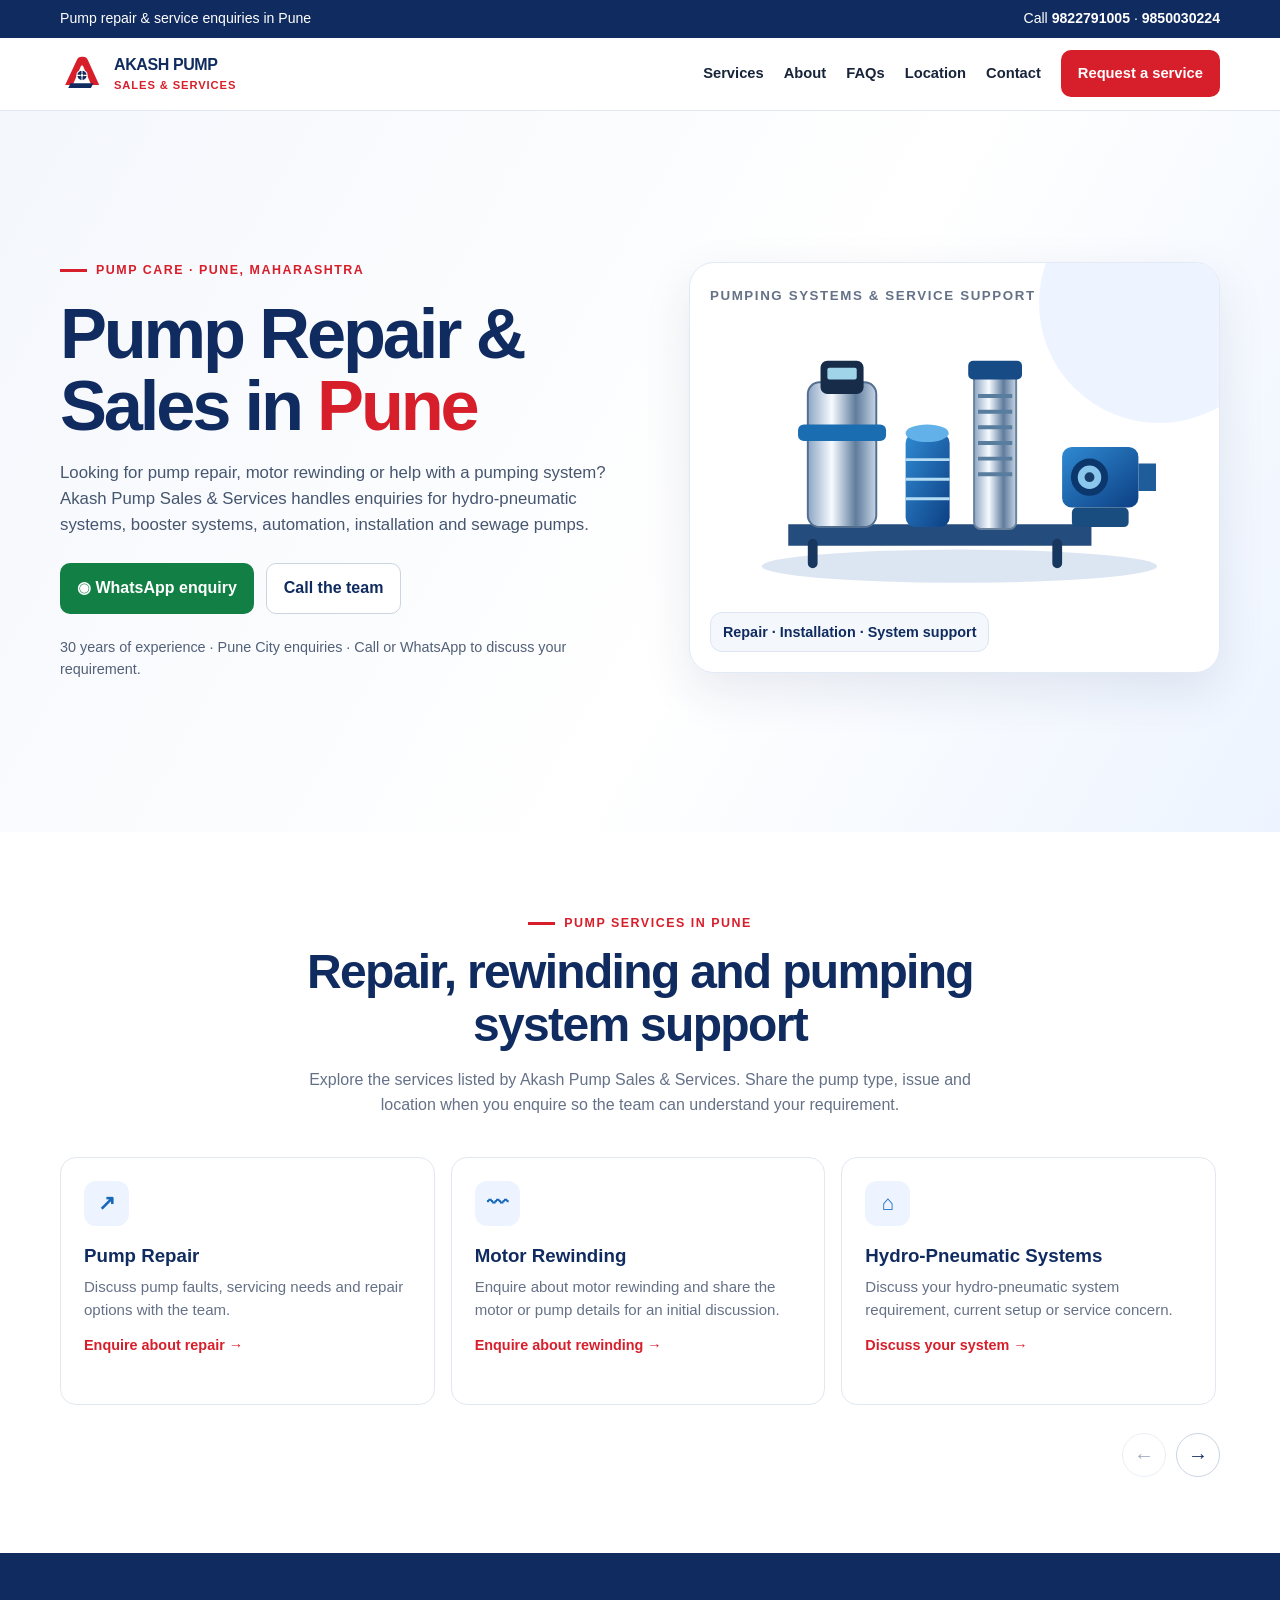
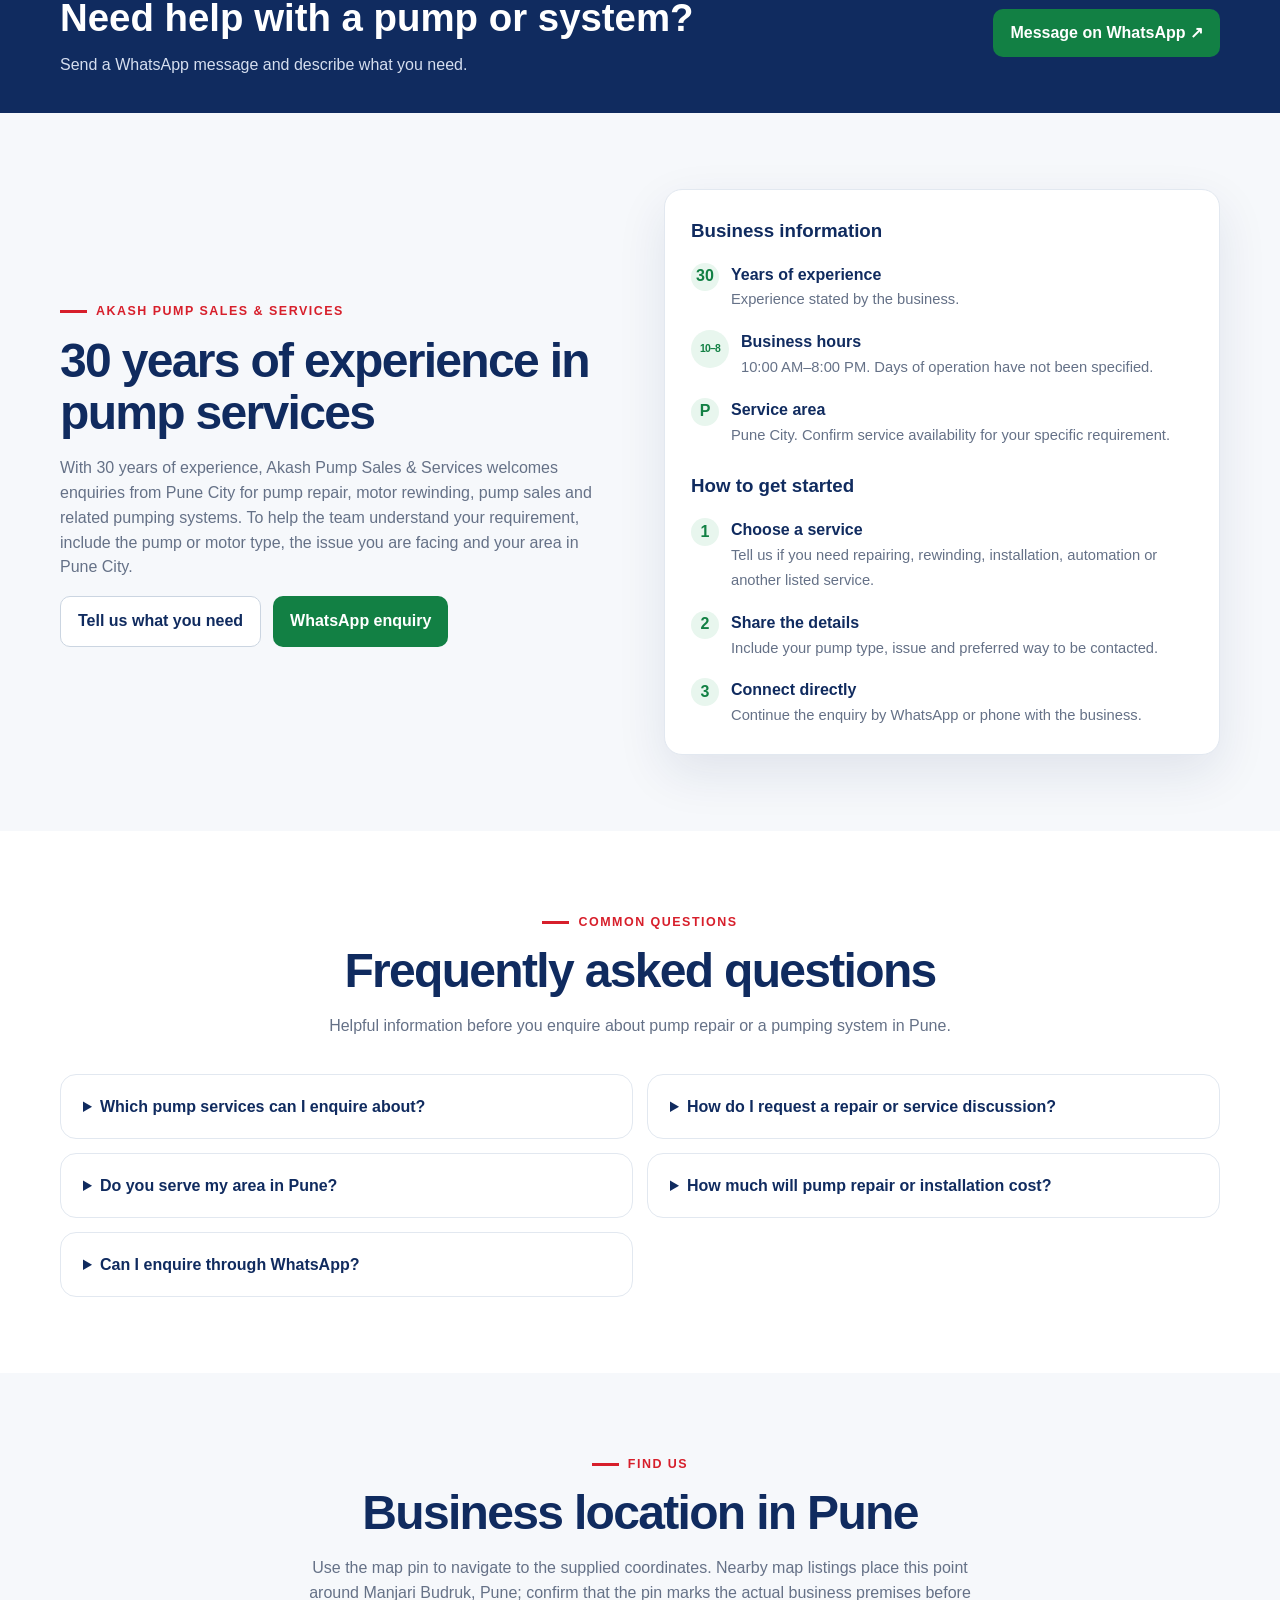
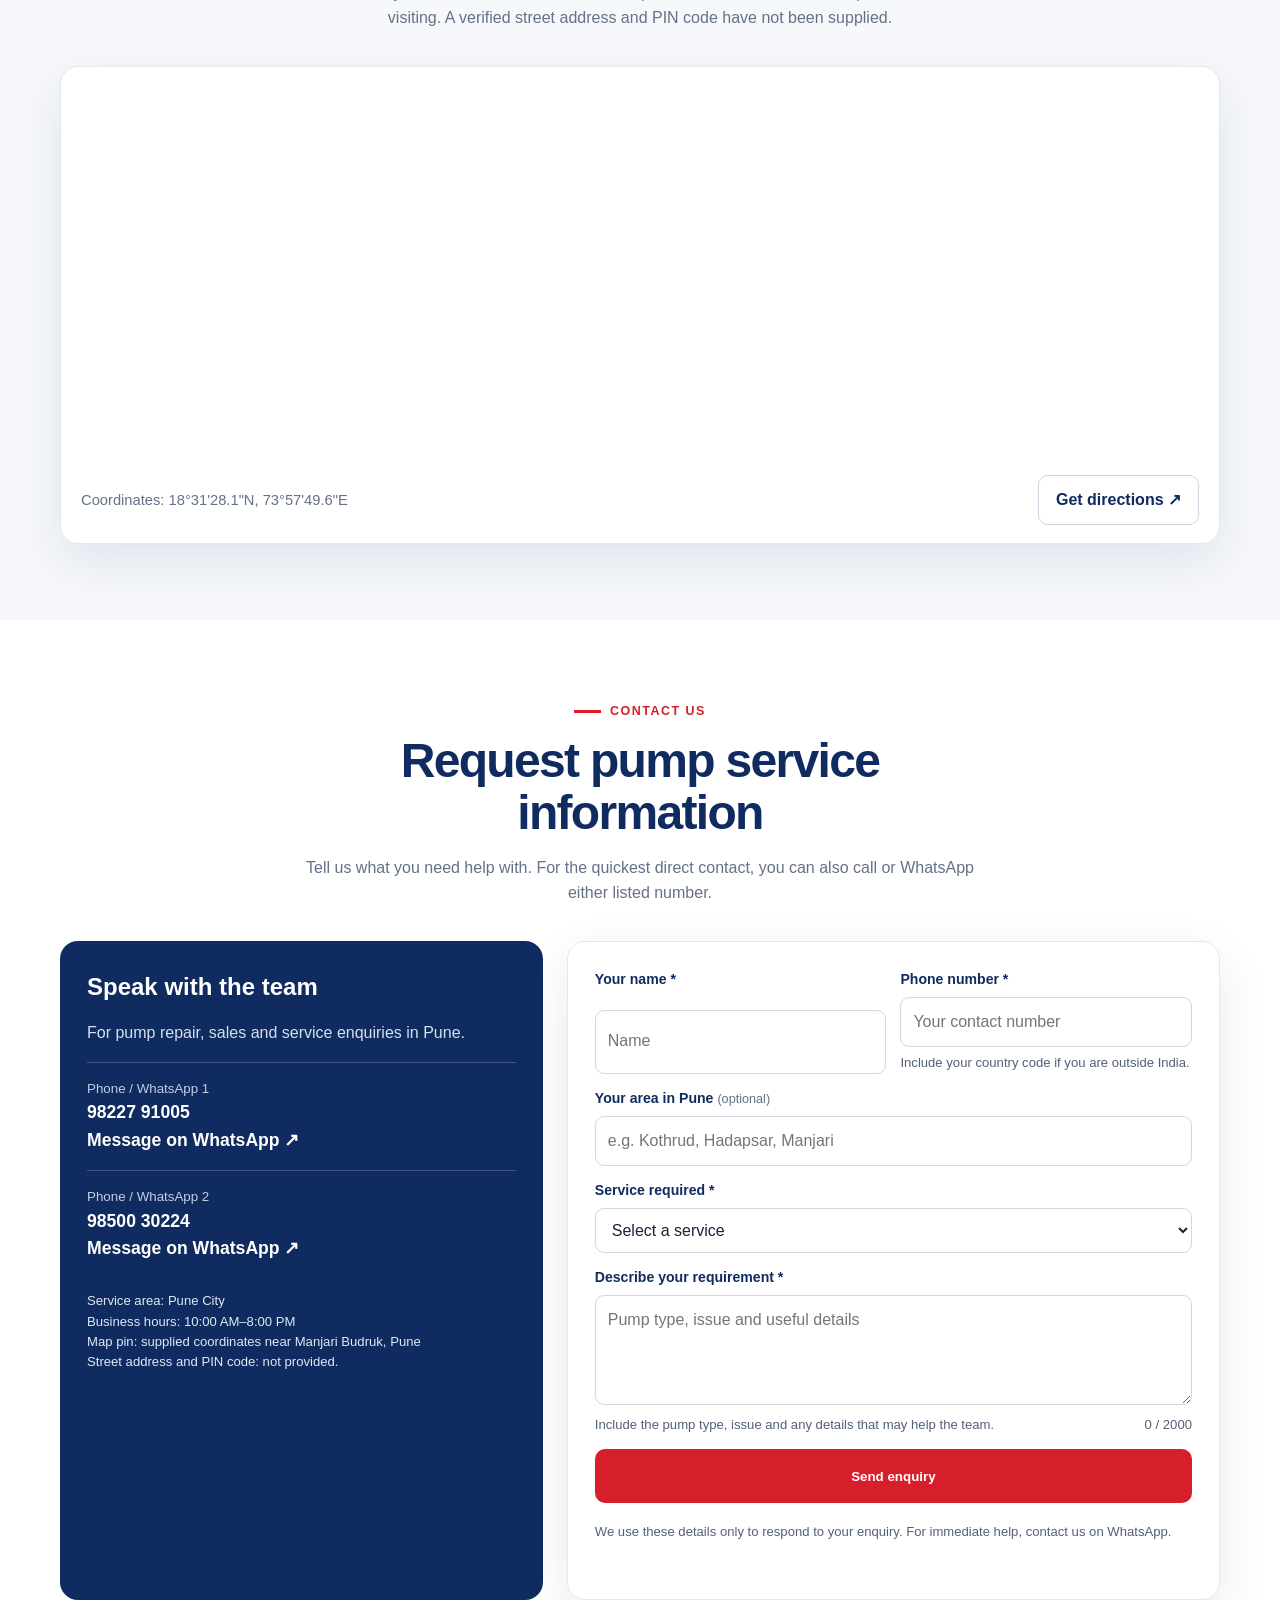
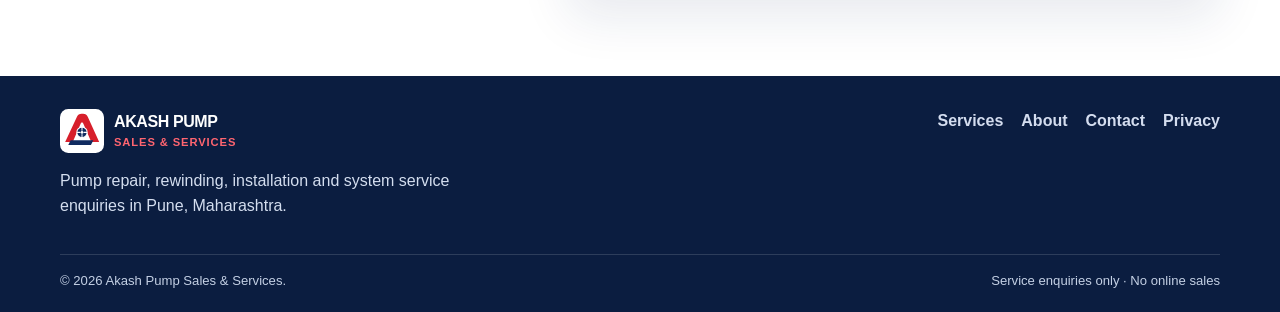
==== index.html @ 0569d3af "Add optional locality and message guidance to enquiry form" ====
<!doctype html>
<html lang="en-IN">
<head>
<meta charset="utf-8"><meta name="viewport" content="width=device-width,initial-scale=1">
<title>Pump Repair &amp; Motor Rewinding in Pune | Akash Pump Sales &amp; Services</title>
<meta name="description" content="Pump repair, motor rewinding, booster and hydro-pneumatic systems, automation and installation in Pune City. Call or WhatsApp Akash Pump Sales & Services.">
<meta name="robots" content="index,follow,max-image-preview:large"><meta name="color-scheme" content="light"><meta name="theme-color" content="#102b5f">
<link rel="canonical" href="https://akash-pump-sales-services.vercel.app/"><link rel="icon" href="/favicon.svg" type="image/svg+xml">
<meta property="og:type" content="website">
<meta property="og:site_name" content="Akash Pump Sales & Services">
<meta property="og:locale" content="en_IN">
<meta property="og:title" content="Pump Repair & Motor Rewinding in Pune | Akash Pump Sales &amp; Services">
<meta property="og:description" content="Pump repair, motor rewinding, pumping systems and installation enquiries in Pune City. Contact the team by phone or WhatsApp.">
<meta property="og:url" content="https://akash-pump-sales-services.vercel.app/">
<meta property="og:image" content="https://akash-pump-sales-services.vercel.app/og-cover.svg">
<meta property="og:image:secure_url" content="https://akash-pump-sales-services.vercel.app/og-cover.svg">
<meta property="og:image:type" content="image/svg+xml">
<meta property="og:image:width" content="1200"><meta property="og:image:height" content="630">
<meta property="og:image:alt" content="Akash Pump Sales & Services — pump repair and service enquiries in Pune">
<meta name="twitter:card" content="summary_large_image">
<meta name="twitter:title" content="Pump Repair & Motor Rewinding in Pune | Akash Pump Sales &amp; Services">
<meta name="twitter:description" content="Pump repair, motor rewinding, pumping systems and installation enquiries in Pune City. Contact the team directly.">
<meta name="twitter:image" content="https://akash-pump-sales-services.vercel.app/og-cover.svg">
<meta name="twitter:image:alt" content="Akash Pump Sales & Services — pump services in Pune">
<script type="application/ld+json">{"@context":"https://schema.org","@type":"LocalBusiness","@id":"https://akash-pump-sales-services.vercel.app/#business","name":"Akash Pump Sales & Services","description":"Pump repair, motor rewinding, pump sales enquiries, hydro-pneumatic and booster systems, automation, installation and sewage pump enquiries in Pune, Maharashtra.","telephone":["+91-9822791005","+91-9850030224"],"areaServed":{"@type":"City","name":"Pune City"},"geo":{"@type":"GeoCoordinates","latitude":18.524472,"longitude":73.963778},"url":"https://akash-pump-sales-services.vercel.app/","knowsAbout":["Pump repair","Motor rewinding","Pump sales","Hydro-pneumatic systems","Booster systems","Pump automation","Pump installation","Sewage pumps"]}</script>
<link rel="stylesheet" href="/styles.css"></head>
<body>
<a class="skip-link" href="#main-content">Skip to content</a>
<div class="top"><div class="container"><span>Pump repair & service enquiries in Pune</span><span>Call <a href="tel:+919822791005">9822791005</a> · <a href="tel:+919850030224">9850030224</a></span></div></div>
<header class="header"><nav class="container"><a class="brand" href="/" aria-label="Akash Pump Sales & Services home"><img src="/logo.svg" alt=""><div>AKASH PUMP<span>Sales & Services</span></div></a><button class="menu-toggle" id="menu-toggle" type="button" aria-expanded="false" aria-controls="primary-navigation"><span aria-hidden="true">☰</span><span class="menu-label">Menu</span></button><div class="navlinks" id="primary-navigation"><a href="#services">Services</a><a href="#about">About</a><a href="#faqs">FAQs</a><a href="#location">Location</a><a href="#contact">Contact</a><a class="btn red" href="#contact">Request a service</a></div></nav></header>
<main id="main-content"><section class="hero"><div class="container hero-grid"><div><div class="eyebrow">Pump care · Pune, Maharashtra</div><h1>Pump Repair &amp; Sales in <em>Pune</em></h1><p>Looking for pump repair, motor rewinding or help with a pumping system? Akash Pump Sales &amp; Services handles enquiries for hydro-pneumatic systems, booster systems, automation, installation and sewage pumps.</p><div class="actions"><a class="btn green" href="https://wa.me/919822791005?text=Hello%20Akash%20Pump%20Sales%20%26%20Services%2C%20I%20need%20pump%20service%20in%20Pune." target="_blank" rel="noopener noreferrer">◉ WhatsApp enquiry</a><a class="btn outline" href="tel:+919822791005">Call the team</a></div><div class="note">30 years of experience · Pune City enquiries · Call or WhatsApp to discuss your requirement.</div></div>
<div class="visual"><small>PUMPING SYSTEMS & SERVICE SUPPORT</small><svg class="pump" viewBox="0 0 500 300" role="img" aria-label="Illustration of industrial water pumps"><defs><linearGradient id="metal" x1="0" x2="1"><stop stop-color="#8ca5c4"/><stop offset=".35" stop-color="#f7fbff"/><stop offset=".7" stop-color="#5f7c9d"/><stop offset="1" stop-color="#c6d5e6"/></linearGradient><linearGradient id="blue" x1="0" y1="0" x2="1" y2="1"><stop stop-color="#2f8ad2"/><stop offset="1" stop-color="#0d3f83"/></linearGradient></defs><ellipse cx="255" cy="264" rx="202" ry="17" fill="#dce6f3"/><g transform="translate(35 36)"><path d="M45 185h310v22H45z" fill="#244c7c"/><path d="M70 205v20m250-20v20" stroke="#18375e" stroke-width="10" stroke-linecap="round"/><rect x="65" y="40" width="70" height="148" rx="12" fill="url(#metal)" stroke="#526f91" stroke-width="2"/><rect x="78" y="18" width="44" height="34" rx="7" fill="#162c49"/><rect x="85" y="25" width="30" height="12" rx="2" fill="#9fd4e9"/><rect x="55" y="83" width="90" height="17" rx="6" fill="#1a6db0"/><rect x="165" y="92" width="45" height="96" rx="10" fill="url(#blue)"/><ellipse cx="187" cy="92" rx="22" ry="9" fill="#62b1e8"/><path d="M165 119h45M165 139h45M165 159h45" stroke="#b4dcf4" stroke-width="3"/><g transform="translate(235 0)"><rect width="43" height="170" y="20" rx="7" fill="url(#metal)" stroke="#6a829c" stroke-width="2"/><rect x="-6" y="18" width="55" height="19" rx="5" fill="#164b86"/><path d="M4 54h35M4 70h35M4 86h35M4 102h35M4 118h35M4 134h35" stroke="#597d9e" stroke-width="4"/></g><g transform="translate(325 106)"><rect width="78" height="62" rx="10" fill="url(#blue)"/><circle cx="28" cy="31" r="19" fill="#0b376c"/><circle cx="28" cy="31" r="12" fill="#8bc6ed"/><circle cx="28" cy="31" r="5" fill="#173d68"/><path d="M78 17h18v28H78" fill="#1e5d99"/><rect x="10" y="62" width="58" height="20" rx="5" fill="#194c7f"/></g></g></svg><div class="float">Repair · Installation · System support</div></div></div></section>
<section id="services"><div class="container"><div class="head"><div class="eyebrow">Pump services in Pune</div><h2>Repair, rewinding and pumping system support</h2><p>Explore the services listed by Akash Pump Sales &amp; Services. Share the pump type, issue and location when you enquire so the team can understand your requirement.</p></div><div class="carousel-shell"><div class="service-carousel" id="service-carousel" aria-label="Pump services carousel">
<article class="service"><div class="ico">↗</div><h3>Pump Repair</h3><p>Discuss pump faults, servicing needs and repair options with the team.</p><a href="#contact" data-service="Repairing">Enquire about repair →</a></article>
<article class="service"><div class="ico">〰</div><h3>Motor Rewinding</h3><p>Enquire about motor rewinding and share the motor or pump details for an initial discussion.</p><a href="#contact" data-service="Rewinding">Enquire about rewinding →</a></article>
<article class="service"><div class="ico">⌂</div><h3>Hydro-Pneumatic Systems</h3><p>Discuss your hydro-pneumatic system requirement, current setup or service concern.</p><a href="#contact" data-service="Hydro-Pneumatic System">Discuss your system →</a></article>
<article class="service"><div class="ico">▤</div><h3>Booster Pump Systems</h3><p>Ask about booster system requirements, installation or service support.</p><a href="#contact" data-service="Booster System">Enquire about boosters →</a></article>
<article class="service"><div class="ico">✳</div><h3>Pump Automation</h3><p>Describe your pumping setup and ask about automation requirements.</p><a href="#contact" data-service="Automation">Discuss automation →</a></article>
<article class="service"><div class="ico">⌂</div><h3>Pump Installation</h3><p>Share the application and installation requirements so the team can discuss next steps.</p><a href="#contact" data-service="Installation">Enquire about installation →</a></article>
<article class="service"><div class="ico">▣</div><h3>Sewage Pumps</h3><p>Enquire about sewage pump selection or service needs for your application.</p><a href="#contact" data-service="Sewage Pump">Enquire about sewage pumps →</a></article>
</div><div class="carousel-controls" aria-label="Carousel controls"><button type="button" id="service-prev" aria-label="Previous services">←</button><button type="button" id="service-next" aria-label="Next services">→</button></div></div></div></section>
<div class="band"><div class="container"><div><h2>Need help with a pump or system?</h2><p>Send a WhatsApp message and describe what you need.</p></div><a class="btn green" href="https://wa.me/919850030224?text=Hello%20Akash%20Pump%20Sales%20%26%20Services%2C%20I%20have%20a%20pump%20service%20enquiry." target="_blank" rel="noopener noreferrer">Message on WhatsApp ↗</a></div></div>
<section class="soft" id="about"><div class="container why"><div><div class="eyebrow">Akash Pump Sales & Services</div><h2>30 years of experience in pump services</h2><p class="muted">With 30 years of experience, Akash Pump Sales &amp; Services welcomes enquiries from Pune City for pump repair, motor rewinding, pump sales and related pumping systems. To help the team understand your requirement, include the pump or motor type, the issue you are facing and your area in Pune City.</p><div class="actions"><a class="btn outline" href="#contact">Tell us what you need</a><a class="btn green" href="https://wa.me/919822791005?text=Hello%20Akash%20Pump%20Sales%20%26%20Services%2C%20I%20have%20a%20pump%20service%20enquiry%20in%20Pune%20City." target="_blank" rel="noopener noreferrer">WhatsApp enquiry</a></div></div><div class="checklist"><h3 class="checklist-title">Business information</h3><div class="step"><div class="num">30</div><div><strong>Years of experience</strong><span>Experience stated by the business.</span></div></div><div class="step"><div class="num hours">10–8</div><div><strong>Business hours</strong><span>10:00 AM–8:00 PM. Days of operation have not been specified.</span></div></div><div class="step"><div class="num">P</div><div><strong>Service area</strong><span>Pune City. Confirm service availability for your specific requirement.</span></div></div><h3 class="checklist-title checklist-title-spaced">How to get started</h3><div class="step"><div class="num">1</div><div><strong>Choose a service</strong><span>Tell us if you need repairing, rewinding, installation, automation or another listed service.</span></div></div><div class="step"><div class="num">2</div><div><strong>Share the details</strong><span>Include your pump type, issue and preferred way to be contacted.</span></div></div><div class="step"><div class="num">3</div><div><strong>Connect directly</strong><span>Continue the enquiry by WhatsApp or phone with the business.</span></div></div></div></div></section>
<section id="faqs"><div class="container"><div class="head"><div class="eyebrow">Common questions</div><h2>Frequently asked questions</h2><p>Helpful information before you enquire about pump repair or a pumping system in Pune.</p></div><div class="faq-list">
<details class="service"><summary>Which pump services can I enquire about?</summary><p>You can contact the team about pump repair, motor rewinding, hydro-pneumatic systems, booster systems, automation, installation and sewage pumps. Pump sales enquiries are also welcome.</p></details>
<details class="service"><summary>How do I request a repair or service discussion?</summary><p>Call or WhatsApp one of the listed numbers, or use the enquiry form. Include the pump or motor type, the problem you noticed and your location so the team has useful context.</p></details>
<details class="service"><summary>Do you serve my area in Pune?</summary><p>The stated service area is Pune City. Share your locality and requirement when contacting the team to confirm service availability.</p></details>
<details class="service"><summary>How much will pump repair or installation cost?</summary><p>Pricing is not published on this website. Contact the team with your pump details and requirements to discuss the next steps and any applicable estimate.</p></details>
<details class="service"><summary>Can I enquire through WhatsApp?</summary><p>Yes. Use either WhatsApp link on this page to start an enquiry. You can share your name, preferred contact number, service required and a short description of the issue.</p></details>
</div></div></section>
<section class="soft" id="location"><div class="container"><div class="head"><div class="eyebrow">Find us</div><h2>Business location in Pune</h2><p>Use the map pin to navigate to the supplied coordinates. Nearby map listings place this point around Manjari Budruk, Pune; confirm that the pin marks the actual business premises before visiting. A verified street address and PIN code have not been supplied.</p></div><div class="map-card"><iframe class="map-frame" title="Map showing Akash Pump Sales & Services location" src="https://maps.google.com/maps?q=18.524472%2C73.963778&z=16&output=embed" loading="lazy" referrerpolicy="no-referrer-when-downgrade" allowfullscreen></iframe><div class="map-caption"><p>Coordinates: 18°31'28.1"N, 73°57'49.6"E</p><a class="btn outline" href="https://www.google.com/maps/dir/?api=1&destination=18.524472,73.963778" target="_blank" rel="noopener noreferrer">Get directions ↗</a></div></div></div></section>
<section id="contact"><div class="container"><div class="head"><div class="eyebrow">Contact us</div><h2>Request pump service information</h2><p>Tell us what you need help with. For the quickest direct contact, you can also call or WhatsApp either listed number.</p></div><div class="contact"><aside class="info"><h3>Speak with the team</h3><p>For pump repair, sales and service enquiries in Pune.</p><div class="line"><small>Phone / WhatsApp 1</small><a href="tel:+919822791005">98227 91005</a><br><a href="https://wa.me/919822791005" target="_blank" rel="noopener noreferrer">Message on WhatsApp ↗</a></div><div class="line"><small>Phone / WhatsApp 2</small><a href="tel:+919850030224">98500 30224</a><br><a href="https://wa.me/919850030224" target="_blank" rel="noopener noreferrer">Message on WhatsApp ↗</a></div><p class="tiny">Service area: Pune City<br>Business hours: 10:00 AM–8:00 PM<br>Map pin: supplied coordinates near Manjari Budruk, Pune<br>Street address and PIN code: not provided.</p></aside>
<form class="form" id="enquiry-form"><div class="hp-field" aria-hidden="true"><label for="website">Leave this field empty</label><input id="website" name="website" type="text" tabindex="-1" autocomplete="off"></div><div class="fields"><div class="field"><label for="name">Your name *</label><input id="name" name="name" autocomplete="name" required maxlength="100" placeholder="Name"></div><div class="field"><label for="phone">Phone number *</label><input id="phone" name="phone" type="tel" inputmode="tel" autocomplete="tel" required maxlength="20" aria-describedby="phone-help" placeholder="Your contact number"><span class="tiny" id="phone-help">Include your country code if you are outside India.</span></div><div class="field full"><label for="area">Your area in Pune <span class="optional">(optional)</span></label><input id="area" name="area" autocomplete="address-level3" maxlength="120" placeholder="e.g. Kothrud, Hadapsar, Manjari"></div><div class="field full"><label for="service">Service required *</label><select id="service" name="service" required><option value="">Select a service</option><option>Repairing</option><option>Rewinding</option><option>Hydro-Pneumatic System</option><option>Booster System</option><option>Automation</option><option>Installation</option><option>Sewage Pump</option><option>Sales enquiry</option><option>Other</option></select></div><div class="field full"><label for="message">Describe your requirement *</label><textarea id="message" name="message" required maxlength="2000" aria-describedby="message-help message-count" placeholder="Pump type, issue and useful details"></textarea><div class="field-meta"><span class="tiny" id="message-help">Include the pump type, issue and any details that may help the team.</span><span class="tiny" id="message-count" aria-live="polite">0 / 2000</span></div></div><div class="field full"><button class="btn red" id="submit-btn" type="submit">Send enquiry</button><p class="tiny">We use these details only to respond to your enquiry. For immediate help, contact us on WhatsApp.</p><div class="status" id="status" role="status" aria-live="polite"></div></div></div></form></div></div></section></main>
<footer class="footer"><div class="container"><div class="footmain"><div><a class="brand" href="/" aria-label="Akash Pump Sales & Services home"><img src="/logo.svg" alt=""><div>AKASH PUMP<span>Sales & Services</span></div></a><p>Pump repair, rewinding, installation and system service enquiries in Pune, Maharashtra.</p></div><div class="footlinks"><a href="#services">Services</a><a href="#about">About</a><a href="#contact">Contact</a><a href="/privacy.html">Privacy</a></div></div><div class="copyright"><span>© <span id="year"></span> Akash Pump Sales & Services.</span><span>Service enquiries only · No online sales</span></div></div></footer>
<div class="mobile"><a class="btn green" href="https://wa.me/919822791005?text=Hello%2C%20I%20have%20a%20pump%20service%20enquiry." target="_blank" rel="noopener noreferrer">WhatsApp</a><a class="btn red" href="tel:+919822791005">Call now</a></div>
<script src="/script.js" defer></script></body></html>
---- styles.css ----
:root{--navy:#102b5f;--red:#d71f2b;--blue:#1768bb;--ink:#18243a;--muted:#657187;--line:#e2e8f0;--paper:#f6f8fb;--green:#128044;--shadow:0 18px 50px #102b5f19}*{box-sizing:border-box}html{scroll-behavior:smooth;scroll-padding-top:85px}body{overflow-wrap:break-word}img,svg{max-width:100%}a:focus-visible,button:focus-visible,input:focus-visible,select:focus-visible,textarea:focus-visible{outline:3px solid #1768bb;outline-offset:3px}.skip-link{position:absolute;left:12px;top:-60px;z-index:20;background:white;color:var(--navy);padding:10px 14px;border-radius:8px;font-weight:800}.skip-link:focus{top:12px}body{margin:0;font-family:Inter,ui-sans-serif,system-ui,-apple-system,"Segoe UI",sans-serif;color:var(--ink);line-height:1.6}a{color:inherit;text-decoration:none}.container{width:min(1160px,calc(100% - 36px));margin:auto}.top{background:var(--navy);color:white;font-size:.88rem}.top .container{display:flex;justify-content:space-between;gap:12px;flex-wrap:wrap;padding:8px 0}.top a{font-weight:800}.header{position:sticky;top:0;z-index:5;background:#ffffffef;backdrop-filter:blur(12px);border-bottom:1px solid var(--line)}nav{display:flex;align-items:center;justify-content:space-between;min-height:72px;gap:18px}.brand{display:flex;align-items:center;gap:10px;font-weight:950;line-height:1.1;letter-spacing:-.04em;color:var(--navy)}.brand img{width:44px;height:44px}.brand span{display:block;color:var(--red);font-size:.7rem;letter-spacing:.1em;text-transform:uppercase;margin-top:5px}.navlinks{display:flex;align-items:center;gap:20px;font-weight:750;font-size:.92rem}.navlinks a:hover{color:var(--red)}.btn{display:inline-flex;align-items:center;justify-content:center;min-height:46px;padding:12px 17px;border:0;border-radius:10px;font-weight:850;cursor:pointer;text-align:center;transition:transform .18s ease,background-color .18s ease,box-shadow .18s ease}.btn:hover{transform:translateY(-1px)}.btn:disabled{opacity:.65;cursor:wait;transform:none}.red{background:var(--red);color:white}.green{background:var(--green);color:white}.outline{border:1px solid #cbd5e1;background:white;color:var(--navy)}.hero{background:linear-gradient(120deg,#f4f7fc,#fff 58%,#edf4ff)}.hero-grid{display:grid;grid-template-columns:1.05fr .95fr;gap:42px;align-items:center;padding:68px 0 76px}.eyebrow{display:inline-flex;align-items:center;gap:9px;color:var(--red);font-size:.78rem;font-weight:900;letter-spacing:.12em;text-transform:uppercase}.eyebrow:before{content:"";width:27px;height:3px;background:var(--red)}h1{font-size:clamp(2.6rem,5.5vw,4.6rem);line-height:1.02;letter-spacing:-.06em;color:var(--navy);margin:18px 0}h1 em{font-style:normal;color:var(--red)}.hero p{max-width:560px;color:#58667b;font-size:1.08rem;margin:0 0 25px}.actions{display:flex;gap:12px;flex-wrap:wrap}.note{margin-top:22px;color:var(--muted);font-size:.9rem}.visual{position:relative;background:white;border:1px solid #e2eaf6;border-radius:25px;padding:20px;box-shadow:var(--shadow);overflow:hidden}.visual:before{content:"";position:absolute;width:240px;height:240px;border-radius:50%;background:#edf4ff;right:-60px;top:-80px}.visual small{position:relative;z-index:1;color:var(--muted);font-weight:900;letter-spacing:.12em}.pump{position:relative;width:100%;z-index:1}.float{position:absolute;bottom:12px;left:8px;background:white;padding:11px 15px;border:1px solid var(--line);border-radius:12px;box-shadow:var(--shadow);font-weight:850;color:var(--navy)}section{padding:76px 0}.soft{background:var(--paper)}.head{text-align:center;max-width:700px;margin:0 auto 35px}.head .eyebrow{justify-content:center}.head h2,.why h2{font-size:clamp(2rem,4vw,3rem);line-height:1.1;letter-spacing:-.05em;color:var(--navy);margin:13px 0}.head p,.muted{color:var(--muted)}.grid{display:grid;grid-template-columns:repeat(3,1fr);gap:16px}.service{padding:23px;border:1px solid var(--line);border-radius:16px;background:white;transition:transform .2s,box-shadow .2s}.service:hover{transform:translateY(-3px);box-shadow:var(--shadow)}.ico{display:grid;place-items:center;width:45px;height:45px;border-radius:12px;background:#edf4ff;color:var(--blue);font-size:1.3rem;font-weight:900}.service h3{color:var(--navy);margin:15px 0 5px}.service p{color:var(--muted);font-size:.94rem;margin:0}.service a{display:inline-block;color:var(--red);font-weight:850;margin-top:13px;font-size:.9rem}.band{background:var(--navy);color:white;padding:35px 0}.band .container{display:flex;justify-content:space-between;align-items:center;gap:20px}.band h2{margin:0 0 5px;font-size:clamp(1.6rem,3vw,2.4rem)}.band p{margin:0;color:#d5deef}.why{display:grid;grid-template-columns:1fr 1fr;gap:48px;align-items:center}.checklist{background:white;border:1px solid var(--line);border-radius:18px;padding:26px;box-shadow:var(--shadow)}.step{display:flex;gap:12px;margin-top:18px}.num{width:28px;height:28px;flex-shrink:0;border-radius:50%;background:#e8f6ee;color:var(--green);display:grid;place-items:center;font-weight:900}.num.hours{width:38px;min-width:38px;height:38px;font-size:.65rem;white-space:nowrap;letter-spacing:-.07em}.step strong{display:block;color:var(--navy)}.step span{font-size:.92rem;color:var(--muted)}.contact{display:grid;grid-template-columns:.85fr 1.15fr;gap:24px}.info,.form{padding:27px;border-radius:18px}.info{background:var(--navy);color:white}.info h3{margin:0 0 8px;font-size:1.5rem}.info p{color:#d6dfef}.info .tiny{color:#d6dfef}.line{padding:16px 0;border-top:1px solid #ffffff35}.line small{display:block;color:#c2cee4}.line a{font-weight:850;font-size:1.1rem}.form{border:1px solid var(--line);box-shadow:var(--shadow)}.fields{display:grid;grid-template-columns:1fr 1fr;gap:14px}.field{display:grid;gap:6px}.full{grid-column:1/-1}.field label{font-size:.88rem;font-weight:800;color:var(--navy)}input,select,textarea{width:100%;padding:12px;border:1px solid #cfd8e5;border-radius:9px;font:inherit;color:var(--ink);background:white}input:focus,select:focus,textarea:focus{outline:3px solid #1768bb20;border-color:var(--blue)}textarea{min-height:110px;resize:vertical}.tiny{font-size:.82rem;color:var(--muted)}.status{margin-top:10px;font-size:.9rem}.footer{background:#0b1d40;color:#d4ddef;padding:33px 0 20px}.footmain{display:flex;justify-content:space-between;gap:24px;flex-wrap:wrap}.footer p{max-width:450px;color:#b9c7df}.footlinks{display:flex;gap:18px;flex-wrap:wrap;font-weight:750}.copyright{border-top:1px solid #ffffff24;margin-top:20px;padding-top:16px;font-size:.82rem;color:#a9b9d4;display:flex;justify-content:space-between;gap:10px;flex-wrap:wrap}.mobile{display:none}
@media(max-width:850px){.hero-grid{gap:24px}.navlinks{gap:12px}.navlinks>a:not(.btn){display:none}.grid{grid-template-columns:repeat(2,1fr)}.why{gap:24px}.contact{grid-template-columns:1fr 1.1fr}}
@media(max-width:620px){.top .container{justify-content:center;text-align:center;font-size:.8rem}nav{min-height:66px}.brand img{width:40px;height:40px}.navlinks .btn{padding:10px;font-size:.8rem}.hero-grid{grid-template-columns:1fr;padding:46px 0 58px;gap:34px}.hero p{font-size:1rem}.visual{padding:15px}.pump{max-height:250px}.float{font-size:.85rem}section{padding:58px 0}.grid,.why,.contact{grid-template-columns:1fr}.service{padding:21px}.band .container{align-items:flex-start;flex-direction:column}.info,.form{padding:21px}.fields{grid-template-columns:1fr}.full{grid-column:auto}.footmain{flex-direction:column}.copyright{flex-direction:column}.mobile{display:flex;position:fixed;z-index:9;bottom:0;left:0;right:0;background:white;border-top:1px solid var(--line);padding:10px 14px calc(10px + env(safe-area-inset-bottom));gap:10px}.mobile .btn{flex:1;padding:11px}body{padding-bottom:72px}}@media(prefers-reduced-motion:reduce){html{scroll-behavior:auto}*,*:before,*:after{transition:none!important}}

/* Mobile readability and layout refinements */
body{font-family:Arial,Helvetica,sans-serif;font-weight:400;line-height:1.55}
p,.tiny,.note,.step span,.service p{font-weight:400}
h1,h2,h3,.btn,.service a,.navlinks,.field label,.line a{font-family:Arial,Helvetica,sans-serif}
h1{font-weight:800;letter-spacing:-.045em}
.head h2,.why h2{font-weight:800;letter-spacing:-.035em}
.brand{font-weight:800;letter-spacing:-.025em}
.brand span{font-weight:600;letter-spacing:.08em}
.btn{font-weight:700;letter-spacing:0}
.hero p{font-size:1.05rem;color:#46566f}
.note,.tiny{color:#526078}
.float{position:relative;left:auto;bottom:auto;display:inline-flex;align-items:center;margin-top:10px;padding:9px 12px;background:#f4f7fc;border:1px solid #dce5f1;box-shadow:none;font-size:.9rem;line-height:1.4}
.pump{display:block}
.footer .brand{color:#fff}
.footer .brand span{color:#ff6570}
.footer p{color:#d4deef}
.copyright{color:#c4d0e4}
.info .tiny{color:#e1e8f4}
.field input,.field select,.field textarea{font-size:1rem}
#submit-btn{width:100%;min-height:54px}
@media(max-width:620px){
 .container{width:calc(100% - 32px)}
 .hero-grid{padding:36px 0 34px;gap:26px}
 .hero p{font-size:1rem;line-height:1.65}
 .visual{padding:16px;border-radius:22px}
 .visual small{font-size:.72rem;letter-spacing:.09em}
 .pump{max-height:230px}
 .float{font-size:.84rem}
 section{padding:48px 0}
 .head{margin-bottom:27px}
 .grid{gap:12px}
 .service{padding:19px;border-radius:14px}
 .service h3{font-size:1.05rem;line-height:1.3}
 .band{padding:28px 0}
 .info,.form{padding:20px}
 .footer{padding-top:28px}
 .footer p{font-size:1rem;line-height:1.65}
 .footlinks{gap:14px;font-size:.95rem}
 .copyright{font-size:.82rem;line-height:1.6}
 .mobile .btn{font-size:1rem;min-height:52px}
}
@media(min-width:621px) and (max-width:850px){.hero-grid{grid-template-columns:1fr 1fr;gap:22px}.visual{padding:16px}}
@media(prefers-reduced-motion:reduce){.btn:hover{transform:none}}


/* Accessible service carousel */
.carousel-shell{position:relative}
.service-carousel{display:flex;gap:16px;overflow-x:auto;overscroll-behavior-x:contain;scroll-snap-type:x mandatory;scroll-behavior:smooth;padding:4px 2px 18px;scrollbar-width:thin;scrollbar-color:#aebdd2 #edf1f7}
.service-carousel .service{flex:0 0 calc((100% - 32px)/3);scroll-snap-align:start;min-width:0}
.carousel-controls{display:flex;align-items:center;justify-content:flex-end;gap:10px;margin-top:10px}
.carousel-controls button{width:44px;height:44px;border:1px solid #cbd5e1;border-radius:50%;background:white;color:var(--navy);font-size:1.25rem;font-weight:800;cursor:pointer}
.carousel-controls button:hover{background:#edf4ff;border-color:#9cb5d8}
.carousel-controls button:disabled{opacity:.4;cursor:not-allowed}
.map-frame{width:100%;height:390px;border:0;display:block}
.map-card{overflow:hidden;border:1px solid var(--line);border-radius:18px;background:white;box-shadow:var(--shadow)}
.map-caption{display:flex;justify-content:space-between;align-items:center;gap:16px;padding:18px 20px;flex-wrap:wrap}
.map-caption p{margin:0;color:var(--muted);font-size:.92rem}
@media(max-width:850px){.service-carousel .service{flex-basis:calc((100% - 16px)/2)}}
@media(max-width:620px){.service-carousel{gap:12px}.service-carousel .service{flex-basis:88%}.carousel-controls{justify-content:center}.map-frame{height:320px}.map-caption{align-items:flex-start;flex-direction:column}}


.faq-list{display:grid;grid-template-columns:1fr 1fr;gap:14px}
.faq-list details{padding:20px 22px}
.faq-list summary{cursor:pointer;font-weight:800;color:var(--navy);line-height:1.45}
.faq-list details p{color:var(--muted);margin:13px 0 0}
.faq-list details[open]{border-color:#b9cbe4}
@media(max-width:620px){.faq-list{grid-template-columns:1fr}}

.checklist-title{margin:0;color:var(--navy)}.checklist-title-spaced{margin-top:24px}
.hp-field{position:absolute!important;left:-10000px!important;top:auto!important;width:1px!important;height:1px!important;overflow:hidden!important}

/* Mobile navigation and enquiry-form usability */
.menu-toggle{display:none;align-items:center;justify-content:center;gap:8px;min-height:44px;padding:9px 12px;border:1px solid var(--line);border-radius:10px;background:#fff;color:var(--navy);font:inherit;font-weight:800;cursor:pointer}
.menu-icon{font-size:1.15rem;line-height:1}
.optional{font-weight:500;color:var(--muted);font-size:.9em}
.field-meta{display:flex;align-items:flex-start;justify-content:space-between;gap:12px;flex-wrap:wrap}
.field-meta .tiny{margin:4px 0 0}
@media(max-width:850px){
 .header nav{position:relative}
 .menu-toggle{display:inline-flex;flex-shrink:0}
 .navlinks{display:none;position:absolute;top:calc(100% + 1px);left:0;right:0;flex-direction:column;align-items:stretch;gap:0;padding:8px 16px 16px;background:#fff;border:1px solid var(--line);border-top:0;border-radius:0 0 14px 14px;box-shadow:0 18px 30px #102b5f18}
 .navlinks.open{display:flex}
 .navlinks>a:not(.btn){display:block;padding:12px 4px;border-bottom:1px solid #edf1f7}
 .navlinks .btn{margin-top:12px}
}
@media(min-width:851px){.menu-toggle{display:none}.navlinks{display:flex!important}}
@media(prefers-reduced-motion:reduce){html{scroll-behavior:auto}.service-carousel{scroll-behavior:auto}}
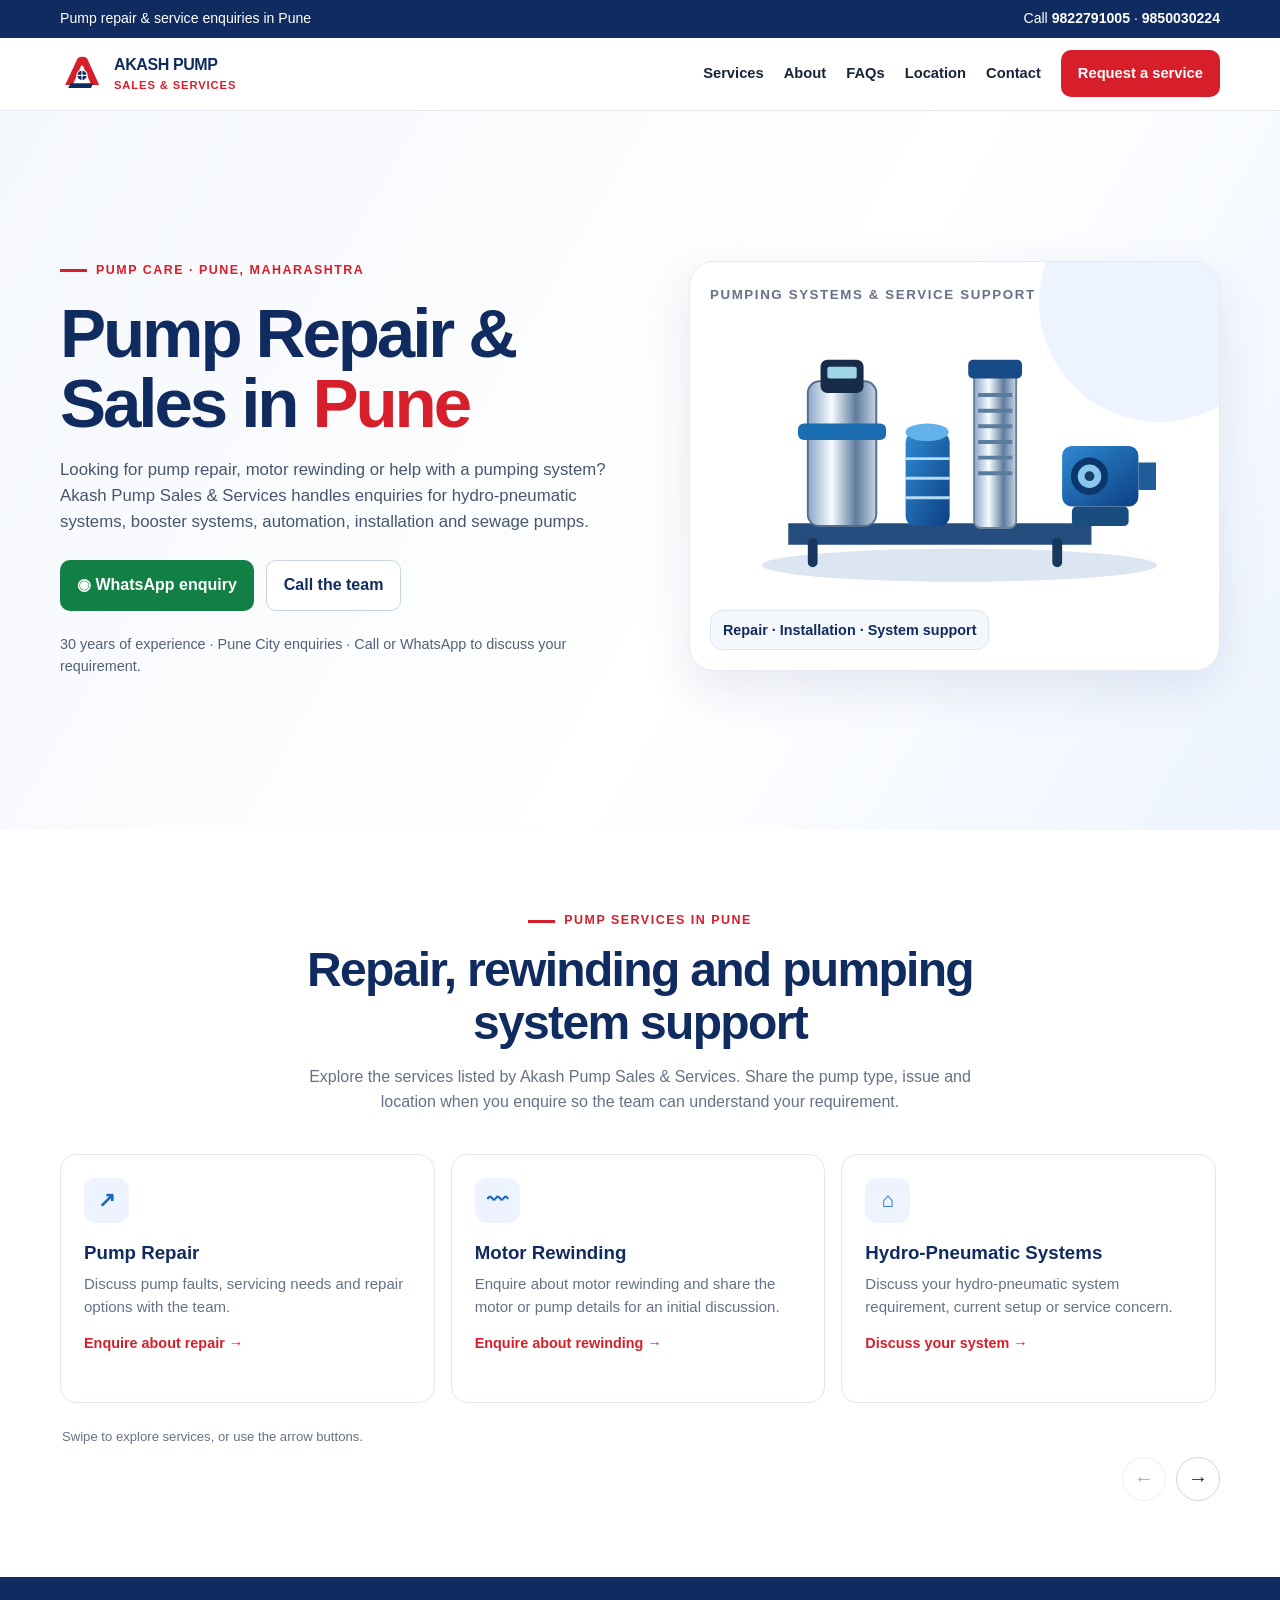
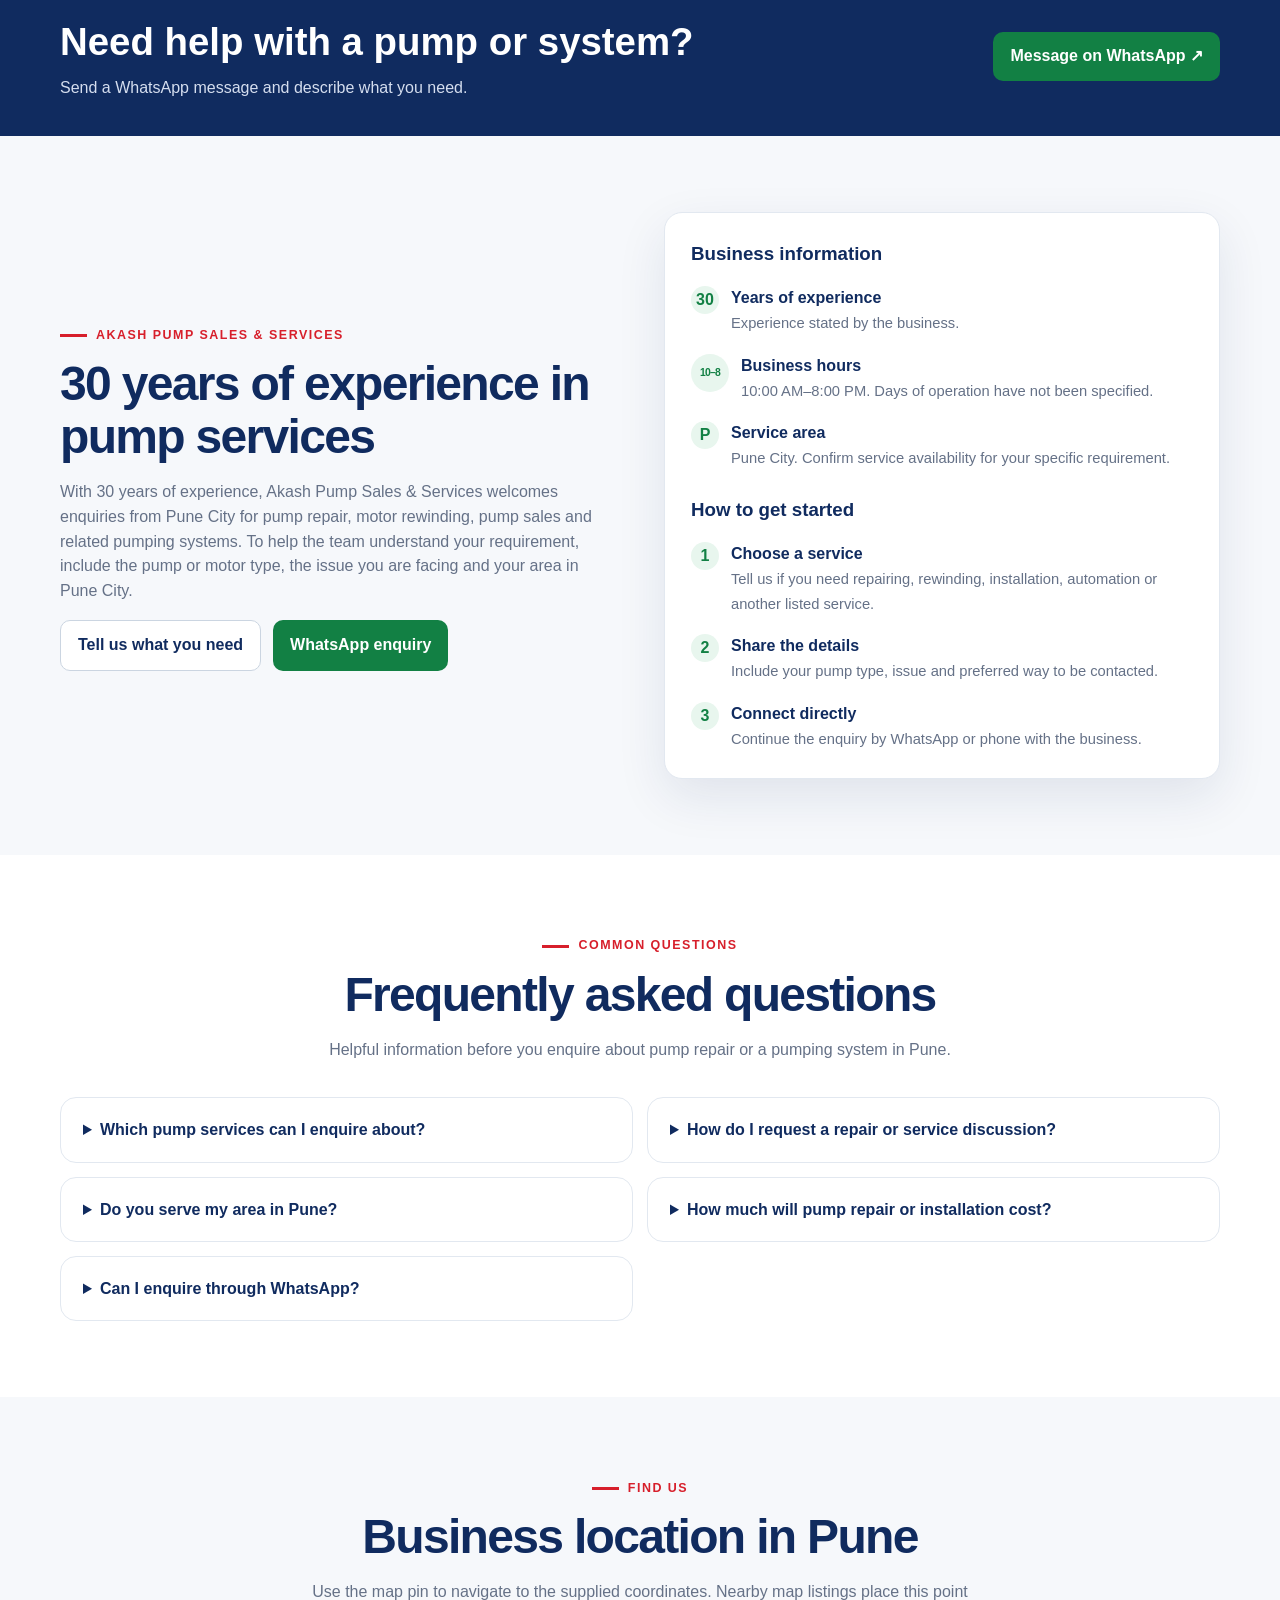
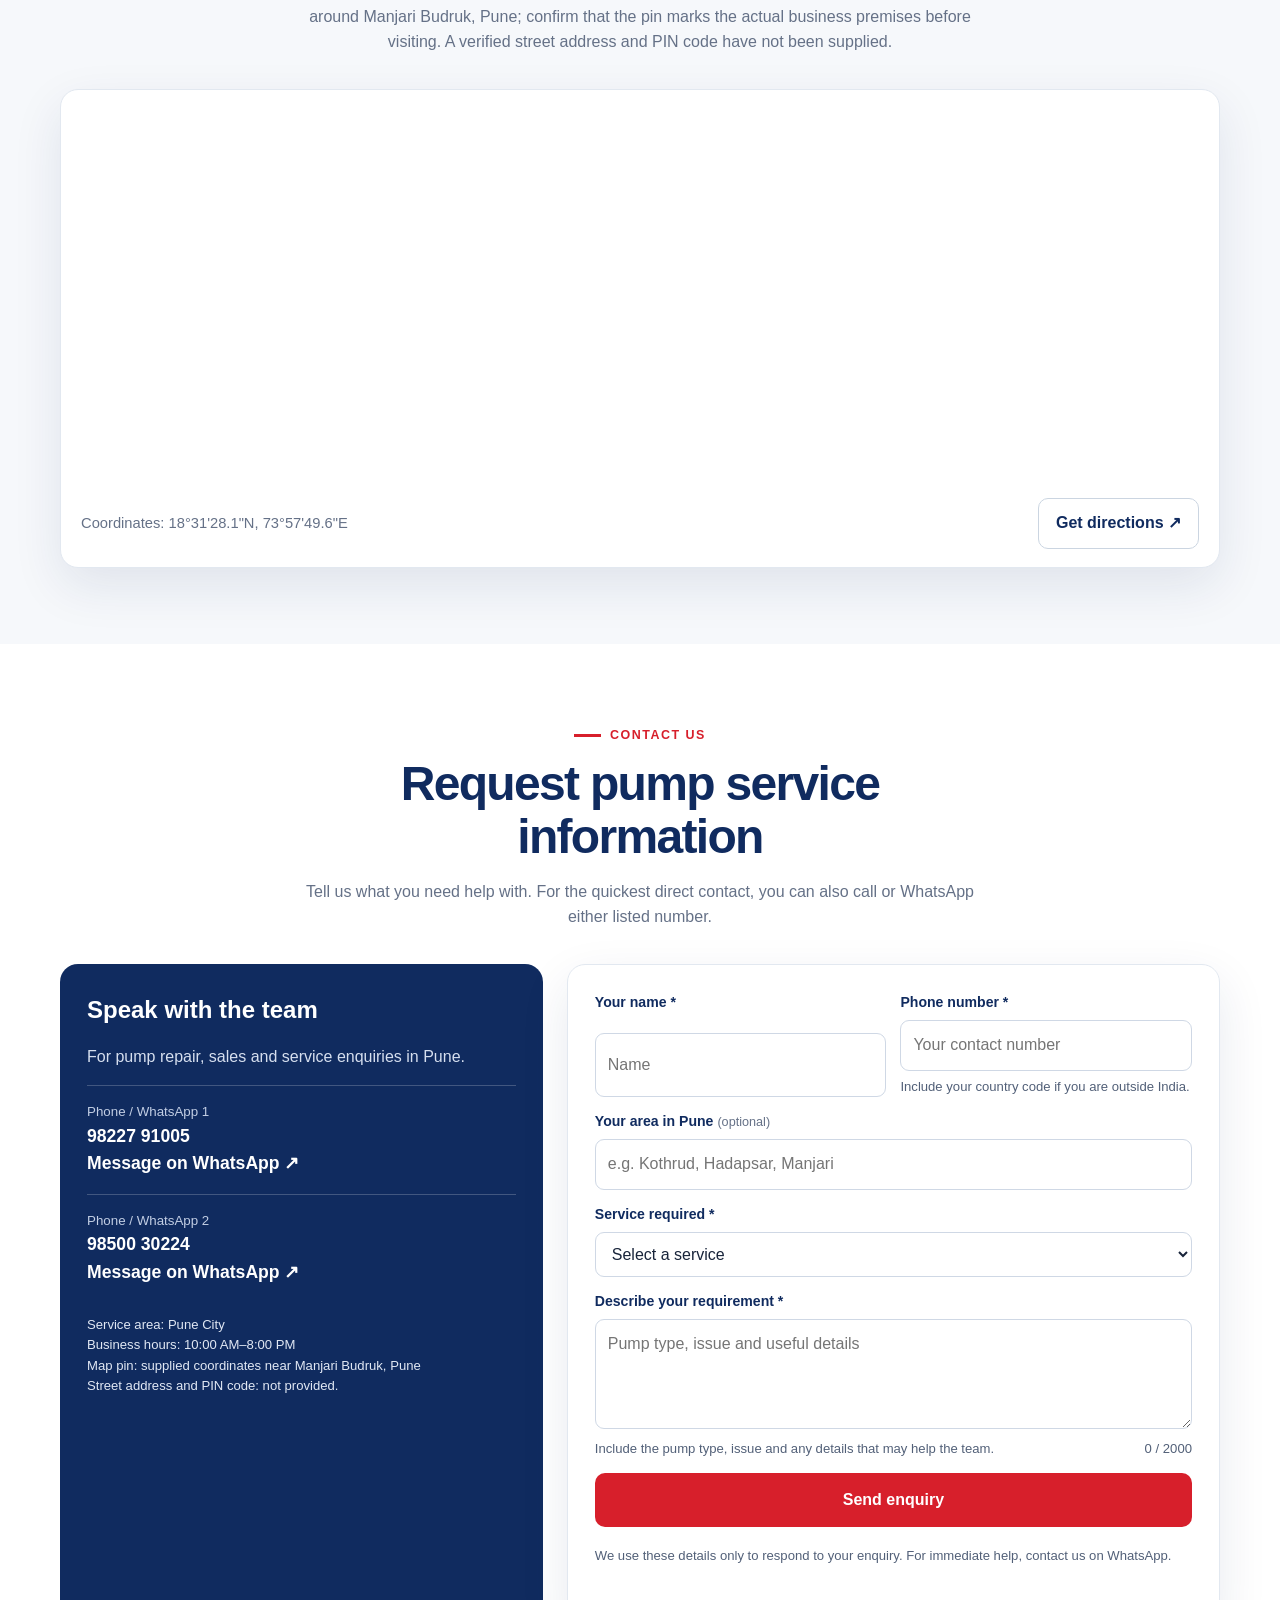
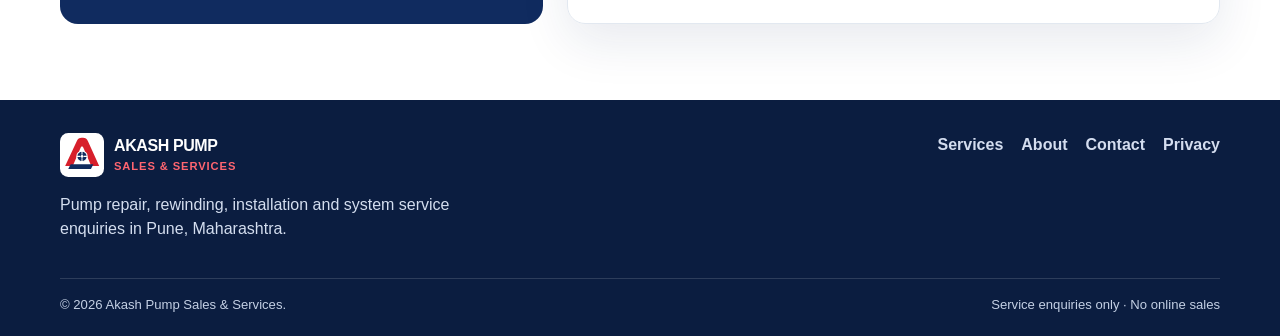
==== commit 293fb856: "Add accessible service carousel hint" ====
--- a/index.html
+++ b/index.html
@@ -1,7 +1,7 @@
 <!doctype html>
 <html lang="en-IN">
 <head>
-<meta charset="utf-8"><meta name="viewport" content="width=device-width,initial-scale=1">
+<meta charset="utf-8"><meta name="viewport" content="width=device-width,initial-scale=1,viewport-fit=cover">
 <title>Pump Repair &amp; Motor Rewinding in Pune | Akash Pump Sales &amp; Services</title>
 <meta name="description" content="Pump repair, motor rewinding, booster and hydro-pneumatic systems, automation and installation in Pune City. Call or WhatsApp Akash Pump Sales & Services.">
 <meta name="robots" content="index,follow,max-image-preview:large"><meta name="color-scheme" content="light"><meta name="theme-color" content="#102b5f">
@@ -28,7 +28,7 @@
 <a class="skip-link" href="#main-content">Skip to content</a>
 <div class="top"><div class="container"><span>Pump repair & service enquiries in Pune</span><span>Call <a href="tel:+919822791005">9822791005</a> · <a href="tel:+919850030224">9850030224</a></span></div></div>
 <header class="header"><nav class="container"><a class="brand" href="/" aria-label="Akash Pump Sales & Services home"><img src="/logo.svg" alt=""><div>AKASH PUMP<span>Sales & Services</span></div></a><button class="menu-toggle" id="menu-toggle" type="button" aria-expanded="false" aria-controls="primary-navigation"><span aria-hidden="true">☰</span><span class="menu-label">Menu</span></button><div class="navlinks" id="primary-navigation"><a href="#services">Services</a><a href="#about">About</a><a href="#faqs">FAQs</a><a href="#location">Location</a><a href="#contact">Contact</a><a class="btn red" href="#contact">Request a service</a></div></nav></header>
-<main id="main-content"><section class="hero"><div class="container hero-grid"><div><div class="eyebrow">Pump care · Pune, Maharashtra</div><h1>Pump Repair &amp; Sales in <em>Pune</em></h1><p>Looking for pump repair, motor rewinding or help with a pumping system? Akash Pump Sales &amp; Services handles enquiries for hydro-pneumatic systems, booster systems, automation, installation and sewage pumps.</p><div class="actions"><a class="btn green" href="https://wa.me/919822791005?text=Hello%20Akash%20Pump%20Sales%20%26%20Services%2C%20I%20need%20pump%20service%20in%20Pune." target="_blank" rel="noopener noreferrer">◉ WhatsApp enquiry</a><a class="btn outline" href="tel:+919822791005">Call the team</a></div><div class="note">30 years of experience · Pune City enquiries · Call or WhatsApp to discuss your requirement.</div></div>
+<main id="main-content"><section class="hero"><div class="container hero-grid"><div><div class="eyebrow">Pump care · Pune, Maharashtra</div><h1>Pump Repair &amp; Sales in <em>Pune</em></h1><p>Looking for pump repair, motor rewinding or help with a pumping system? Akash Pump Sales &amp; Services handles enquiries for hydro-pneumatic systems, booster systems, automation, installation and sewage pumps.</p><div class="actions"><a class="btn green" href="https://wa.me/919822791005?text=Namaskar%20Akash%20Pump%20Sales%20%26%20Services%2C%20I%20need%20assistance%20with%20pump%20repair%20or%20servicing%20in%20Pune.%20Please%20contact%20me%20to%20discuss%20the%20requirement." target="_blank" rel="noopener noreferrer">◉ WhatsApp enquiry</a><a class="btn outline" href="tel:+919822791005">Call the team</a></div><div class="note">30 years of experience · Pune City enquiries · Call or WhatsApp to discuss your requirement.</div></div>
 <div class="visual"><small>PUMPING SYSTEMS & SERVICE SUPPORT</small><svg class="pump" viewBox="0 0 500 300" role="img" aria-label="Illustration of industrial water pumps"><defs><linearGradient id="metal" x1="0" x2="1"><stop stop-color="#8ca5c4"/><stop offset=".35" stop-color="#f7fbff"/><stop offset=".7" stop-color="#5f7c9d"/><stop offset="1" stop-color="#c6d5e6"/></linearGradient><linearGradient id="blue" x1="0" y1="0" x2="1" y2="1"><stop stop-color="#2f8ad2"/><stop offset="1" stop-color="#0d3f83"/></linearGradient></defs><ellipse cx="255" cy="264" rx="202" ry="17" fill="#dce6f3"/><g transform="translate(35 36)"><path d="M45 185h310v22H45z" fill="#244c7c"/><path d="M70 205v20m250-20v20" stroke="#18375e" stroke-width="10" stroke-linecap="round"/><rect x="65" y="40" width="70" height="148" rx="12" fill="url(#metal)" stroke="#526f91" stroke-width="2"/><rect x="78" y="18" width="44" height="34" rx="7" fill="#162c49"/><rect x="85" y="25" width="30" height="12" rx="2" fill="#9fd4e9"/><rect x="55" y="83" width="90" height="17" rx="6" fill="#1a6db0"/><rect x="165" y="92" width="45" height="96" rx="10" fill="url(#blue)"/><ellipse cx="187" cy="92" rx="22" ry="9" fill="#62b1e8"/><path d="M165 119h45M165 139h45M165 159h45" stroke="#b4dcf4" stroke-width="3"/><g transform="translate(235 0)"><rect width="43" height="170" y="20" rx="7" fill="url(#metal)" stroke="#6a829c" stroke-width="2"/><rect x="-6" y="18" width="55" height="19" rx="5" fill="#164b86"/><path d="M4 54h35M4 70h35M4 86h35M4 102h35M4 118h35M4 134h35" stroke="#597d9e" stroke-width="4"/></g><g transform="translate(325 106)"><rect width="78" height="62" rx="10" fill="url(#blue)"/><circle cx="28" cy="31" r="19" fill="#0b376c"/><circle cx="28" cy="31" r="12" fill="#8bc6ed"/><circle cx="28" cy="31" r="5" fill="#173d68"/><path d="M78 17h18v28H78" fill="#1e5d99"/><rect x="10" y="62" width="58" height="20" rx="5" fill="#194c7f"/></g></g></svg><div class="float">Repair · Installation · System support</div></div></div></section>
 <section id="services"><div class="container"><div class="head"><div class="eyebrow">Pump services in Pune</div><h2>Repair, rewinding and pumping system support</h2><p>Explore the services listed by Akash Pump Sales &amp; Services. Share the pump type, issue and location when you enquire so the team can understand your requirement.</p></div><div class="carousel-shell"><div class="service-carousel" id="service-carousel" aria-label="Pump services carousel">
 <article class="service"><div class="ico">↗</div><h3>Pump Repair</h3><p>Discuss pump faults, servicing needs and repair options with the team.</p><a href="#contact" data-service="Repairing">Enquire about repair →</a></article>
@@ -38,9 +38,9 @@
 <article class="service"><div class="ico">✳</div><h3>Pump Automation</h3><p>Describe your pumping setup and ask about automation requirements.</p><a href="#contact" data-service="Automation">Discuss automation →</a></article>
 <article class="service"><div class="ico">⌂</div><h3>Pump Installation</h3><p>Share the application and installation requirements so the team can discuss next steps.</p><a href="#contact" data-service="Installation">Enquire about installation →</a></article>
 <article class="service"><div class="ico">▣</div><h3>Sewage Pumps</h3><p>Enquire about sewage pump selection or service needs for your application.</p><a href="#contact" data-service="Sewage Pump">Enquire about sewage pumps →</a></article>
-</div><div class="carousel-controls" aria-label="Carousel controls"><button type="button" id="service-prev" aria-label="Previous services">←</button><button type="button" id="service-next" aria-label="Next services">→</button></div></div></div></section>
-<div class="band"><div class="container"><div><h2>Need help with a pump or system?</h2><p>Send a WhatsApp message and describe what you need.</p></div><a class="btn green" href="https://wa.me/919850030224?text=Hello%20Akash%20Pump%20Sales%20%26%20Services%2C%20I%20have%20a%20pump%20service%20enquiry." target="_blank" rel="noopener noreferrer">Message on WhatsApp ↗</a></div></div>
-<section class="soft" id="about"><div class="container why"><div><div class="eyebrow">Akash Pump Sales & Services</div><h2>30 years of experience in pump services</h2><p class="muted">With 30 years of experience, Akash Pump Sales &amp; Services welcomes enquiries from Pune City for pump repair, motor rewinding, pump sales and related pumping systems. To help the team understand your requirement, include the pump or motor type, the issue you are facing and your area in Pune City.</p><div class="actions"><a class="btn outline" href="#contact">Tell us what you need</a><a class="btn green" href="https://wa.me/919822791005?text=Hello%20Akash%20Pump%20Sales%20%26%20Services%2C%20I%20have%20a%20pump%20service%20enquiry%20in%20Pune%20City." target="_blank" rel="noopener noreferrer">WhatsApp enquiry</a></div></div><div class="checklist"><h3 class="checklist-title">Business information</h3><div class="step"><div class="num">30</div><div><strong>Years of experience</strong><span>Experience stated by the business.</span></div></div><div class="step"><div class="num hours">10–8</div><div><strong>Business hours</strong><span>10:00 AM–8:00 PM. Days of operation have not been specified.</span></div></div><div class="step"><div class="num">P</div><div><strong>Service area</strong><span>Pune City. Confirm service availability for your specific requirement.</span></div></div><h3 class="checklist-title checklist-title-spaced">How to get started</h3><div class="step"><div class="num">1</div><div><strong>Choose a service</strong><span>Tell us if you need repairing, rewinding, installation, automation or another listed service.</span></div></div><div class="step"><div class="num">2</div><div><strong>Share the details</strong><span>Include your pump type, issue and preferred way to be contacted.</span></div></div><div class="step"><div class="num">3</div><div><strong>Connect directly</strong><span>Continue the enquiry by WhatsApp or phone with the business.</span></div></div></div></div></section>
+</div><p class="carousel-hint">Swipe to explore services, or use the arrow buttons.</p><div class="carousel-controls" aria-label="Carousel controls"><button type="button" id="service-prev" aria-label="Previous services">←</button><button type="button" id="service-next" aria-label="Next services">→</button></div></div></div></section>
+<div class="band"><div class="container"><div><h2>Need help with a pump or system?</h2><p>Send a WhatsApp message and describe what you need.</p></div><a class="btn green" href="https://wa.me/919850030224?text=Namaskar%20Akash%20Pump%20Sales%20%26%20Services%2C%20I%20need%20assistance%20with%20pump%20repair%20or%20servicing%20in%20Pune.%20Please%20contact%20me%20to%20discuss%20the%20requirement." target="_blank" rel="noopener noreferrer">Message on WhatsApp ↗</a></div></div>
+<section class="soft" id="about"><div class="container why"><div><div class="eyebrow">Akash Pump Sales & Services</div><h2>30 years of experience in pump services</h2><p class="muted">With 30 years of experience, Akash Pump Sales &amp; Services welcomes enquiries from Pune City for pump repair, motor rewinding, pump sales and related pumping systems. To help the team understand your requirement, include the pump or motor type, the issue you are facing and your area in Pune City.</p><div class="actions"><a class="btn outline" href="#contact">Tell us what you need</a><a class="btn green" href="https://wa.me/919822791005?text=Namaskar%20Akash%20Pump%20Sales%20%26%20Services%2C%20I%20need%20assistance%20with%20pump%20repair%20or%20servicing%20in%20Pune.%20Please%20contact%20me%20to%20discuss%20the%20requirement." target="_blank" rel="noopener noreferrer">WhatsApp enquiry</a></div></div><div class="checklist"><h3 class="checklist-title">Business information</h3><div class="step"><div class="num">30</div><div><strong>Years of experience</strong><span>Experience stated by the business.</span></div></div><div class="step"><div class="num hours">10–8</div><div><strong>Business hours</strong><span>10:00 AM–8:00 PM. Days of operation have not been specified.</span></div></div><div class="step"><div class="num">P</div><div><strong>Service area</strong><span>Pune City. Confirm service availability for your specific requirement.</span></div></div><h3 class="checklist-title checklist-title-spaced">How to get started</h3><div class="step"><div class="num">1</div><div><strong>Choose a service</strong><span>Tell us if you need repairing, rewinding, installation, automation or another listed service.</span></div></div><div class="step"><div class="num">2</div><div><strong>Share the details</strong><span>Include your pump type, issue and preferred way to be contacted.</span></div></div><div class="step"><div class="num">3</div><div><strong>Connect directly</strong><span>Continue the enquiry by WhatsApp or phone with the business.</span></div></div></div></div></section>
 <section id="faqs"><div class="container"><div class="head"><div class="eyebrow">Common questions</div><h2>Frequently asked questions</h2><p>Helpful information before you enquire about pump repair or a pumping system in Pune.</p></div><div class="faq-list">
 <details class="service"><summary>Which pump services can I enquire about?</summary><p>You can contact the team about pump repair, motor rewinding, hydro-pneumatic systems, booster systems, automation, installation and sewage pumps. Pump sales enquiries are also welcome.</p></details>
 <details class="service"><summary>How do I request a repair or service discussion?</summary><p>Call or WhatsApp one of the listed numbers, or use the enquiry form. Include the pump or motor type, the problem you noticed and your location so the team has useful context.</p></details>
@@ -52,5 +52,5 @@
 <section id="contact"><div class="container"><div class="head"><div class="eyebrow">Contact us</div><h2>Request pump service information</h2><p>Tell us what you need help with. For the quickest direct contact, you can also call or WhatsApp either listed number.</p></div><div class="contact"><aside class="info"><h3>Speak with the team</h3><p>For pump repair, sales and service enquiries in Pune.</p><div class="line"><small>Phone / WhatsApp 1</small><a href="tel:+919822791005">98227 91005</a><br><a href="https://wa.me/919822791005" target="_blank" rel="noopener noreferrer">Message on WhatsApp ↗</a></div><div class="line"><small>Phone / WhatsApp 2</small><a href="tel:+919850030224">98500 30224</a><br><a href="https://wa.me/919850030224" target="_blank" rel="noopener noreferrer">Message on WhatsApp ↗</a></div><p class="tiny">Service area: Pune City<br>Business hours: 10:00 AM–8:00 PM<br>Map pin: supplied coordinates near Manjari Budruk, Pune<br>Street address and PIN code: not provided.</p></aside>
 <form class="form" id="enquiry-form"><div class="hp-field" aria-hidden="true"><label for="website">Leave this field empty</label><input id="website" name="website" type="text" tabindex="-1" autocomplete="off"></div><div class="fields"><div class="field"><label for="name">Your name *</label><input id="name" name="name" autocomplete="name" required maxlength="100" placeholder="Name"></div><div class="field"><label for="phone">Phone number *</label><input id="phone" name="phone" type="tel" inputmode="tel" autocomplete="tel" required maxlength="20" aria-describedby="phone-help" placeholder="Your contact number"><span class="tiny" id="phone-help">Include your country code if you are outside India.</span></div><div class="field full"><label for="area">Your area in Pune <span class="optional">(optional)</span></label><input id="area" name="area" autocomplete="address-level3" maxlength="120" placeholder="e.g. Kothrud, Hadapsar, Manjari"></div><div class="field full"><label for="service">Service required *</label><select id="service" name="service" required><option value="">Select a service</option><option>Repairing</option><option>Rewinding</option><option>Hydro-Pneumatic System</option><option>Booster System</option><option>Automation</option><option>Installation</option><option>Sewage Pump</option><option>Sales enquiry</option><option>Other</option></select></div><div class="field full"><label for="message">Describe your requirement *</label><textarea id="message" name="message" required maxlength="2000" aria-describedby="message-help message-count" placeholder="Pump type, issue and useful details"></textarea><div class="field-meta"><span class="tiny" id="message-help">Include the pump type, issue and any details that may help the team.</span><span class="tiny" id="message-count" aria-live="polite">0 / 2000</span></div></div><div class="field full"><button class="btn red" id="submit-btn" type="submit">Send enquiry</button><p class="tiny">We use these details only to respond to your enquiry. For immediate help, contact us on WhatsApp.</p><div class="status" id="status" role="status" aria-live="polite"></div></div></div></form></div></div></section></main>
 <footer class="footer"><div class="container"><div class="footmain"><div><a class="brand" href="/" aria-label="Akash Pump Sales & Services home"><img src="/logo.svg" alt=""><div>AKASH PUMP<span>Sales & Services</span></div></a><p>Pump repair, rewinding, installation and system service enquiries in Pune, Maharashtra.</p></div><div class="footlinks"><a href="#services">Services</a><a href="#about">About</a><a href="#contact">Contact</a><a href="/privacy.html">Privacy</a></div></div><div class="copyright"><span>© <span id="year"></span> Akash Pump Sales & Services.</span><span>Service enquiries only · No online sales</span></div></div></footer>
-<div class="mobile"><a class="btn green" href="https://wa.me/919822791005?text=Hello%2C%20I%20have%20a%20pump%20service%20enquiry." target="_blank" rel="noopener noreferrer">WhatsApp</a><a class="btn red" href="tel:+919822791005">Call now</a></div>
+<div class="mobile"><a class="btn green" href="https://wa.me/919822791005?text=Namaskar%20Akash%20Pump%20Sales%20%26%20Services%2C%20I%20need%20assistance%20with%20pump%20repair%20or%20servicing%20in%20Pune.%20Please%20contact%20me%20to%20discuss%20the%20requirement." target="_blank" rel="noopener noreferrer">WhatsApp</a><a class="btn red" href="tel:+919822791005">Call now</a></div>
 <script src="/script.js" defer></script></body></html>
--- a/styles.css
+++ b/styles.css
@@ -1,91 +1,92 @@
-:root{--navy:#102b5f;--red:#d71f2b;--blue:#1768bb;--ink:#18243a;--muted:#657187;--line:#e2e8f0;--paper:#f6f8fb;--green:#128044;--shadow:0 18px 50px #102b5f19}*{box-sizing:border-box}html{scroll-behavior:smooth;scroll-padding-top:85px}body{overflow-wrap:break-word}img,svg{max-width:100%}a:focus-visible,button:focus-visible,input:focus-visible,select:focus-visible,textarea:focus-visible{outline:3px solid #1768bb;outline-offset:3px}.skip-link{position:absolute;left:12px;top:-60px;z-index:20;background:white;color:var(--navy);padding:10px 14px;border-radius:8px;font-weight:800}.skip-link:focus{top:12px}body{margin:0;font-family:Inter,ui-sans-serif,system-ui,-apple-system,"Segoe UI",sans-serif;color:var(--ink);line-height:1.6}a{color:inherit;text-decoration:none}.container{width:min(1160px,calc(100% - 36px));margin:auto}.top{background:var(--navy);color:white;font-size:.88rem}.top .container{display:flex;justify-content:space-between;gap:12px;flex-wrap:wrap;padding:8px 0}.top a{font-weight:800}.header{position:sticky;top:0;z-index:5;background:#ffffffef;backdrop-filter:blur(12px);border-bottom:1px solid var(--line)}nav{display:flex;align-items:center;justify-content:space-between;min-height:72px;gap:18px}.brand{display:flex;align-items:center;gap:10px;font-weight:950;line-height:1.1;letter-spacing:-.04em;color:var(--navy)}.brand img{width:44px;height:44px}.brand span{display:block;color:var(--red);font-size:.7rem;letter-spacing:.1em;text-transform:uppercase;margin-top:5px}.navlinks{display:flex;align-items:center;gap:20px;font-weight:750;font-size:.92rem}.navlinks a:hover{color:var(--red)}.btn{display:inline-flex;align-items:center;justify-content:center;min-height:46px;padding:12px 17px;border:0;border-radius:10px;font-weight:850;cursor:pointer;text-align:center;transition:transform .18s ease,background-color .18s ease,box-shadow .18s ease}.btn:hover{transform:translateY(-1px)}.btn:disabled{opacity:.65;cursor:wait;transform:none}.red{background:var(--red);color:white}.green{background:var(--green);color:white}.outline{border:1px solid #cbd5e1;background:white;color:var(--navy)}.hero{background:linear-gradient(120deg,#f4f7fc,#fff 58%,#edf4ff)}.hero-grid{display:grid;grid-template-columns:1.05fr .95fr;gap:42px;align-items:center;padding:68px 0 76px}.eyebrow{display:inline-flex;align-items:center;gap:9px;color:var(--red);font-size:.78rem;font-weight:900;letter-spacing:.12em;text-transform:uppercase}.eyebrow:before{content:"";width:27px;height:3px;background:var(--red)}h1{font-size:clamp(2.6rem,5.5vw,4.6rem);line-height:1.02;letter-spacing:-.06em;color:var(--navy);margin:18px 0}h1 em{font-style:normal;color:var(--red)}.hero p{max-width:560px;color:#58667b;font-size:1.08rem;margin:0 0 25px}.actions{display:flex;gap:12px;flex-wrap:wrap}.note{margin-top:22px;color:var(--muted);font-size:.9rem}.visual{position:relative;background:white;border:1px solid #e2eaf6;border-radius:25px;padding:20px;box-shadow:var(--shadow);overflow:hidden}.visual:before{content:"";position:absolute;width:240px;height:240px;border-radius:50%;background:#edf4ff;right:-60px;top:-80px}.visual small{position:relative;z-index:1;color:var(--muted);font-weight:900;letter-spacing:.12em}.pump{position:relative;width:100%;z-index:1}.float{position:absolute;bottom:12px;left:8px;background:white;padding:11px 15px;border:1px solid var(--line);border-radius:12px;box-shadow:var(--shadow);font-weight:850;color:var(--navy)}section{padding:76px 0}.soft{background:var(--paper)}.head{text-align:center;max-width:700px;margin:0 auto 35px}.head .eyebrow{justify-content:center}.head h2,.why h2{font-size:clamp(2rem,4vw,3rem);line-height:1.1;letter-spacing:-.05em;color:var(--navy);margin:13px 0}.head p,.muted{color:var(--muted)}.grid{display:grid;grid-template-columns:repeat(3,1fr);gap:16px}.service{padding:23px;border:1px solid var(--line);border-radius:16px;background:white;transition:transform .2s,box-shadow .2s}.service:hover{transform:translateY(-3px);box-shadow:var(--shadow)}.ico{display:grid;place-items:center;width:45px;height:45px;border-radius:12px;background:#edf4ff;color:var(--blue);font-size:1.3rem;font-weight:900}.service h3{color:var(--navy);margin:15px 0 5px}.service p{color:var(--muted);font-size:.94rem;margin:0}.service a{display:inline-block;color:var(--red);font-weight:850;margin-top:13px;font-size:.9rem}.band{background:var(--navy);color:white;padding:35px 0}.band .container{display:flex;justify-content:space-between;align-items:center;gap:20px}.band h2{margin:0 0 5px;font-size:clamp(1.6rem,3vw,2.4rem)}.band p{margin:0;color:#d5deef}.why{display:grid;grid-template-columns:1fr 1fr;gap:48px;align-items:center}.checklist{background:white;border:1px solid var(--line);border-radius:18px;padding:26px;box-shadow:var(--shadow)}.step{display:flex;gap:12px;margin-top:18px}.num{width:28px;height:28px;flex-shrink:0;border-radius:50%;background:#e8f6ee;color:var(--green);display:grid;place-items:center;font-weight:900}.num.hours{width:38px;min-width:38px;height:38px;font-size:.65rem;white-space:nowrap;letter-spacing:-.07em}.step strong{display:block;color:var(--navy)}.step span{font-size:.92rem;color:var(--muted)}.contact{display:grid;grid-template-columns:.85fr 1.15fr;gap:24px}.info,.form{padding:27px;border-radius:18px}.info{background:var(--navy);color:white}.info h3{margin:0 0 8px;font-size:1.5rem}.info p{color:#d6dfef}.info .tiny{color:#d6dfef}.line{padding:16px 0;border-top:1px solid #ffffff35}.line small{display:block;color:#c2cee4}.line a{font-weight:850;font-size:1.1rem}.form{border:1px solid var(--line);box-shadow:var(--shadow)}.fields{display:grid;grid-template-columns:1fr 1fr;gap:14px}.field{display:grid;gap:6px}.full{grid-column:1/-1}.field label{font-size:.88rem;font-weight:800;color:var(--navy)}input,select,textarea{width:100%;padding:12px;border:1px solid #cfd8e5;border-radius:9px;font:inherit;color:var(--ink);background:white}input:focus,select:focus,textarea:focus{outline:3px solid #1768bb20;border-color:var(--blue)}textarea{min-height:110px;resize:vertical}.tiny{font-size:.82rem;color:var(--muted)}.status{margin-top:10px;font-size:.9rem}.footer{background:#0b1d40;color:#d4ddef;padding:33px 0 20px}.footmain{display:flex;justify-content:space-between;gap:24px;flex-wrap:wrap}.footer p{max-width:450px;color:#b9c7df}.footlinks{display:flex;gap:18px;flex-wrap:wrap;font-weight:750}.copyright{border-top:1px solid #ffffff24;margin-top:20px;padding-top:16px;font-size:.82rem;color:#a9b9d4;display:flex;justify-content:space-between;gap:10px;flex-wrap:wrap}.mobile{display:none}
-@media(max-width:850px){.hero-grid{gap:24px}.navlinks{gap:12px}.navlinks>a:not(.btn){display:none}.grid{grid-template-columns:repeat(2,1fr)}.why{gap:24px}.contact{grid-template-columns:1fr 1.1fr}}
-@media(max-width:620px){.top .container{justify-content:center;text-align:center;font-size:.8rem}nav{min-height:66px}.brand img{width:40px;height:40px}.navlinks .btn{padding:10px;font-size:.8rem}.hero-grid{grid-template-columns:1fr;padding:46px 0 58px;gap:34px}.hero p{font-size:1rem}.visual{padding:15px}.pump{max-height:250px}.float{font-size:.85rem}section{padding:58px 0}.grid,.why,.contact{grid-template-columns:1fr}.service{padding:21px}.band .container{align-items:flex-start;flex-direction:column}.info,.form{padding:21px}.fields{grid-template-columns:1fr}.full{grid-column:auto}.footmain{flex-direction:column}.copyright{flex-direction:column}.mobile{display:flex;position:fixed;z-index:9;bottom:0;left:0;right:0;background:white;border-top:1px solid var(--line);padding:10px 14px calc(10px + env(safe-area-inset-bottom));gap:10px}.mobile .btn{flex:1;padding:11px}body{padding-bottom:72px}}@media(prefers-reduced-motion:reduce){html{scroll-behavior:auto}*,*:before,*:after{transition:none!important}}
+:root{--navy:#102b5f;--red:#d71f2b;--blue:#1768bb;--ink:#18243a;--muted:#657187;--line:#e2e8f0;--paper:#f6f8fb;--green:#128044;--shadow:0 18px 50px #102b5f19}*{box-sizing:border-box}html{scroll-behavior:smooth;scroll-padding-top:85px}body{overflow-wrap:break-word}img,svg{max-width:100%}a:focus-visible,button:focus-visible,input:focus-visible,select:focus-visible,textarea:focus-visible{outline:3px solid #1768bb;outline-offset:3px}.skip-link{position:absolute;left:12px;top:-60px;z-index:20;background:white;color:var(--navy);padding:10px 14px;border-radius:8px;font-weight:800}.skip-link:focus{top:12px}body{margin:0;font-family:Inter,ui-sans-serif,system-ui,-apple-system,"Segoe UI",sans-serif;color:var(--ink);line-height:1.6}a{color:inherit;text-decoration:none}.container{width:min(1160px,calc(100% - 36px));margin:auto}.top{background:var(--navy);color:white;font-size:.88rem}.top .container{display:flex;justify-content:space-between;gap:12px;flex-wrap:wrap;padding:8px 0}.top a{font-weight:800}.header{position:sticky;top:0;z-index:5;background:#ffffffef;backdrop-filter:blur(12px);border-bottom:1px solid var(--line)}nav{display:flex;align-items:center;justify-content:space-between;min-height:72px;gap:18px}.brand{display:flex;align-items:center;gap:10px;font-weight:950;line-height:1.1;letter-spacing:-.04em;color:var(--navy)}.brand img{width:44px;height:44px}.brand span{display:block;color:var(--red);font-size:.7rem;letter-spacing:.1em;text-transform:uppercase;margin-top:5px}.navlinks{display:flex;align-items:center;gap:20px;font-weight:750;font-size:.92rem}.navlinks a:hover{color:var(--red)}.btn{display:inline-flex;align-items:center;justify-content:center;min-height:46px;padding:12px 17px;border:0;border-radius:10px;font-weight:850;cursor:pointer;text-align:center;transition:transform .18s ease,background-color .18s ease,box-shadow .18s ease}.btn:hover{transform:translateY(-1px)}.btn:disabled{opacity:.65;cursor:wait;transform:none}.red{background:var(--red);color:white}.green{background:var(--green);color:white}.outline{border:1px solid #cbd5e1;background:white;color:var(--navy)}.hero{background:linear-gradient(120deg,#f4f7fc,#fff 58%,#edf4ff)}.hero-grid{display:grid;grid-template-columns:1.05fr .95fr;gap:42px;align-items:center;padding:68px 0 76px}.eyebrow{display:inline-flex;align-items:center;gap:9px;color:var(--red);font-size:.78rem;font-weight:900;letter-spacing:.12em;text-transform:uppercase}.eyebrow:before{content:"";width:27px;height:3px;background:var(--red)}h1{font-size:clamp(2.6rem,5.5vw,4.6rem);line-height:1.02;letter-spacing:-.06em;color:var(--navy);margin:18px 0}h1 em{font-style:normal;color:var(--red)}.hero p{max-width:560px;color:#58667b;font-size:1.08rem;margin:0 0 25px}.actions{display:flex;gap:12px;flex-wrap:wrap}.note{margin-top:22px;color:var(--muted);font-size:.9rem}.visual{position:relative;background:white;border:1px solid #e2eaf6;border-radius:25px;padding:20px;box-shadow:var(--shadow);overflow:hidden}.visual:before{content:"";position:absolute;width:240px;height:240px;border-radius:50%;background:#edf4ff;right:-60px;top:-80px}.visual small{position:relative;z-index:1;color:var(--muted);font-weight:900;letter-spacing:.12em}.pump{position:relative;width:100%;z-index:1}.float{position:absolute;bottom:12px;left:8px;background:white;padding:11px 15px;border:1px solid var(--line);border-radius:12px;box-shadow:var(--shadow);font-weight:850;color:var(--navy)}section{padding:76px 0}.soft{background:var(--paper)}.head{text-align:center;max-width:700px;margin:0 auto 35px}.head .eyebrow{justify-content:center}.head h2,.why h2{font-size:clamp(2rem,4vw,3rem);line-height:1.1;letter-spacing:-.05em;color:var(--navy);margin:13px 0}.head p,.muted{color:var(--muted)}.grid{display:grid;grid-template-columns:repeat(3,1fr);gap:16px}.service{padding:23px;border:1px solid var(--line);border-radius:16px;background:white;transition:transform .2s,box-shadow .2s}.service:hover{transform:translateY(-3px);box-shadow:var(--shadow)}.ico{display:grid;place-items:center;width:45px;height:45px;border-radius:12px;background:#edf4ff;color:var(--blue);font-size:1.3rem;font-weight:900}.service h3{color:var(--navy);margin:15px 0 5px}.service p{color:var(--muted);font-size:.94rem;margin:0}.service a{display:inline-block;color:var(--red);font-weight:850;margin-top:13px;font-size:.9rem}.band{background:var(--navy);color:white;padding:35px 0}.band .container{display:flex;justify-content:space-between;align-items:center;gap:20px}.band h2{margin:0 0 5px;font-size:clamp(1.6rem,3vw,2.4rem)}.band p{margin:0;color:#d5deef}.why{display:grid;grid-template-columns:1fr 1fr;gap:48px;align-items:center}.checklist{background:white;border:1px solid var(--line);border-radius:18px;padding:26px;box-shadow:var(--shadow)}.step{display:flex;gap:12px;margin-top:18px}.num{width:28px;height:28px;flex-shrink:0;border-radius:50%;background:#e8f6ee;color:var(--green);display:grid;place-items:center;font-weight:900}.num.hours{width:38px;min-width:38px;height:38px;font-size:.65rem;white-space:nowrap;letter-spacing:-.07em}.step strong{display:block;color:var(--navy)}.step span{font-size:.92rem;color:var(--muted)}.contact{display:grid;grid-template-columns:.85fr 1.15fr;gap:24px}.info,.form{padding:27px;border-radius:18px}.info{background:var(--navy);color:white}.info h3{margin:0 0 8px;font-size:1.5rem}.info p{color:#d6dfef}.info .tiny{color:#d6dfef}.line{padding:16px 0;border-top:1px solid #ffffff35}.line small{display:block;color:#c2cee4}.line a{font-weight:850;font-size:1.1rem}.form{border:1px solid var(--line);box-shadow:var(--shadow)}.fields{display:grid;grid-template-columns:1fr 1fr;gap:14px}.field{display:grid;gap:6px}.full{grid-column:1/-1}.field label{font-size:.88rem;font-weight:800;color:var(--navy)}input,select,textarea{width:100%;padding:12px;border:1px solid #cfd8e5;border-radius:9px;font:inherit;color:var(--ink);background:white}input:focus,select:focus,textarea:focus{outline:3px solid #1768bb20;border-color:var(--blue)}textarea{min-height:110px;resize:vertical}.tiny{font-size:.82rem;color:var(--muted)}.status{margin-top:10px;font-size:.9rem}.footer{background:#0b1d40;color:#d4ddef;padding:33px 0 20px}.footmain{display:flex;justify-content:space-between;gap:24px;flex-wrap:wrap}.footer p{max-width:450px;color:#b9c7df}.footlinks{display:flex;gap:18px;flex-wrap:wrap;font-weight:750}.copyright{border-top:1px solid #ffffff24;margin-top:20px;padding-top:16px;font-size:.82rem;color:#a9b9d4;display:flex;justify-content:space-between;gap:10px;flex-wrap:wrap}.mobile{display:none}@media(max-width:850px){.hero-grid{gap:24px}.navlinks{gap:12px}.navlinks>a:not(.btn){display:none}.grid{grid-template-columns:repeat(2,1fr)}.why{gap:24px}.contact{grid-template-columns:1fr 1.1fr}}@media(max-width:620px){.top .container{justify-content:center;text-align:center;font-size:.8rem}nav{min-height:66px}.brand img{width:40px;height:40px}.navlinks .btn{padding:10px;font-size:.8rem}.hero-grid{grid-template-columns:1fr;padding:46px 0 58px;gap:34px}.hero p{font-size:1rem}.visual{padding:15px}.pump{max-height:250px}.float{font-size:.85rem}section{padding:58px 0}.grid,.why,.contact{grid-template-columns:1fr}.service{padding:21px}.band .container{align-items:flex-start;flex-direction:column}.info,.form{padding:21px}.fields{grid-template-columns:1fr}.full{grid-column:auto}.footmain{flex-direction:column}.copyright{flex-direction:column}.mobile{display:flex;position:fixed;z-index:9;bottom:0;left:0;right:0;background:white;border-top:1px solid var(--line);padding:10px 14px calc(10px+env(safe-area-inset-bottom));gap:10px}.mobile .btn{flex:1;padding:11px}body{padding-bottom:72px}}@media(prefers-reduced-motion:reduce){html{scroll-behavior:auto}*,*:before,*:after{transition:none!important}}body{font-family:Arial,Helvetica,sans-serif;font-weight:400;line-height:1.55}p,.tiny,.note,.step span,.service p{font-weight:400}h1,h2,h3,.btn,.service a,.navlinks,.field label,.line a{font-family:Arial,Helvetica,sans-serif}h1{font-weight:800;letter-spacing:-.045em}.head h2,.why h2{font-weight:800;letter-spacing:-.035em}.brand{font-weight:800;letter-spacing:-.025em}.brand span{font-weight:600;letter-spacing:.08em}.btn{font-weight:700;letter-spacing:0}.hero p{font-size:1.05rem;color:#46566f}.note,.tiny{color:#526078}.float{position:relative;left:auto;bottom:auto;display:inline-flex;align-items:center;margin-top:10px;padding:9px 12px;background:#f4f7fc;border:1px solid #dce5f1;box-shadow:none;font-size:.9rem;line-height:1.4}.pump{display:block}.footer .brand{color:#fff}.footer .brand span{color:#ff6570}.footer p{color:#d4deef}.copyright{color:#c4d0e4}.info .tiny{color:#e1e8f4}.field input,.field select,.field textarea{font-size:1rem}#submit-btn{width:100%;min-height:54px}@media(max-width:620px){.container{width:calc(100% - 32px)}.hero-grid{padding:36px 0 34px;gap:26px}.hero p{font-size:1rem;line-height:1.65}.visual{padding:16px;border-radius:22px}.visual small{font-size:.72rem;letter-spacing:.09em}.pump{max-height:230px}.float{font-size:.84rem}section{padding:48px 0}.head{margin-bottom:27px}.grid{gap:12px}.service{padding:19px;border-radius:14px}.service h3{font-size:1.05rem;line-height:1.3}.band{padding:28px 0}.info,.form{padding:20px}.footer{padding-top:28px}.footer p{font-size:1rem;line-height:1.65}.footlinks{gap:14px;font-size:.95rem}.copyright{font-size:.82rem;line-height:1.6}.mobile .btn{font-size:1rem;min-height:52px}}@media(min-width:621px) and (max-width:850px){.hero-grid{grid-template-columns:1fr 1fr;gap:22px}.visual{padding:16px}}@media(prefers-reduced-motion:reduce){.btn:hover{transform:none}}.carousel-shell{position:relative}.service-carousel{display:flex;gap:16px;overflow-x:auto;overscroll-behavior-x:contain;scroll-snap-type:x mandatory;scroll-behavior:smooth;padding:4px 2px 18px;scrollbar-width:thin;scrollbar-color:#aebdd2 #edf1f7}.service-carousel .service{flex:0 0 calc((100% - 32px) / 3);scroll-snap-align:start;min-width:0}.carousel-controls{display:flex;align-items:center;justify-content:flex-end;gap:10px;margin-top:10px}.carousel-controls button{width:44px;height:44px;border:1px solid #cbd5e1;border-radius:50%;background:white;color:var(--navy);font-size:1.25rem;font-weight:800;cursor:pointer}.carousel-controls button:hover{background:#edf4ff;border-color:#9cb5d8}.carousel-controls button:disabled{opacity:.4;cursor:not-allowed}.map-frame{width:100%;height:390px;border:0;display:block}.map-card{overflow:hidden;border:1px solid var(--line);border-radius:18px;background:white;box-shadow:var(--shadow)}.map-caption{display:flex;justify-content:space-between;align-items:center;gap:16px;padding:18px 20px;flex-wrap:wrap}.map-caption p{margin:0;color:var(--muted);font-size:.92rem}@media(max-width:850px){.service-carousel .service{flex-basis:calc((100% - 16px) / 2)}}@media(max-width:620px){.service-carousel{gap:12px}.service-carousel .service{flex-basis:88%}.carousel-controls{justify-content:center}.map-frame{height:320px}.map-caption{align-items:flex-start;flex-direction:column}}.faq-list{display:grid;grid-template-columns:1fr 1fr;gap:14px}.faq-list details{padding:20px 22px}.faq-list summary{cursor:pointer;font-weight:800;color:var(--navy);line-height:1.45}.faq-list details p{color:var(--muted);margin:13px 0 0}.faq-list details[open]{border-color:#b9cbe4}@media(max-width:620px){.faq-list{grid-template-columns:1fr}}.checklist-title{margin:0;color:var(--navy)}.checklist-title-spaced{margin-top:24px}.hp-field{position:absolute!important;left:-10000px!important;top:auto!important;width:1px!important;height:1px!important;overflow:hidden!important}.menu-toggle{display:none;align-items:center;justify-content:center;gap:8px;min-height:44px;padding:9px 12px;border:1px solid var(--line);border-radius:10px;background:#fff;color:var(--navy);font:inherit;font-weight:800;cursor:pointer}.menu-icon{font-size:1.15rem;line-height:1}.optional{font-weight:500;color:var(--muted);font-size:.9em}.field-meta{display:flex;align-items:flex-start;justify-content:space-between;gap:12px;flex-wrap:wrap}.field-meta .tiny{margin:4px 0 0}@media(max-width:850px){.header nav{position:relative}.menu-toggle{display:inline-flex;flex-shrink:0}.navlinks{display:none;position:absolute;top:calc(100% + 1px);left:0;right:0;flex-direction:column;align-items:stretch;gap:0;padding:8px 16px 16px;background:#fff;border:1px solid var(--line);border-top:0;border-radius:0 0 14px 14px;box-shadow:0 18px 30px #102b5f18}.navlinks.open{display:flex}.navlinks>a:not(.btn){display:block;padding:12px 4px;border-bottom:1px solid #edf1f7}.navlinks .btn{margin-top:12px}}@media(min-width:851px){.menu-toggle{display:none}.navlinks{display:flex!important}}@media(prefers-reduced-motion:reduce){html{scroll-behavior:auto}.service-carousel{scroll-behavior:auto}}.menu-toggle span:first-child{font-size:1.15rem;line-height:1}@media(max-width:850px){.top{display:none;}.header nav{min-height:64px;gap:12px;}.brand{min-width:0;gap:8px;}.brand img{width:38px;height:38px;}.brand>div{font-size:.9rem;}.brand span{font-size:.62rem;}.menu-toggle{display:inline-flex!important;min-width:84px;}.navlinks:not(.open){display:none!important;}.navlinks.open{display:flex!important;}.navlinks{z-index:10;}}@media(max-width:620px){.header nav{min-height:62px;}.brand>div{font-size:.82rem;}.brand span{font-size:.58rem;}.menu-toggle{min-height:44px;padding:8px 10px;}#services{padding-bottom:24px;}#services .head{margin-bottom:20px;}.carousel-controls{margin-top:4px;}.service-carousel{padding-bottom:12px;}#faqs{padding-bottom:calc(58px+82px+env(safe-area-inset-bottom));}.faq-list{gap:10px;}.faq-list details{padding:17px 18px;}.mobile{min-height:72px;}body{padding-bottom:calc(82px+env(safe-area-inset-bottom));}.num{color:#096b35;background:#e5f5eb;}.num.hours{width:42px;min-width:42px;height:32px;border-radius:999px;font-size:.68rem;letter-spacing:0;}}@media(prefers-reduced-motion:reduce){.service-carousel{scroll-behavior:auto;}}@media(max-width:620px){.footer{padding-bottom:calc(100px + env(safe-area-inset-bottom))}.service-carousel .service{flex:0 0 88%;min-width:0;overflow-wrap:anywhere}.service-carousel .service h3{overflow-wrap:anywhere;word-break:normal}.service-carousel .service p{overflow-wrap:anywhere}.service-carousel .service a{overflow-wrap:anywhere}}@media(max-width:850px){.header{z-index:20}.header nav{position:relative}.navlinks{max-height:calc(100dvh - 140px);overflow-y:auto;overscroll-behavior:contain;box-shadow:0 18px 34px #102b5f24}.navlinks.open{padding-bottom:18px}.navlinks>a:not(.btn){min-height:48px;display:flex;align-items:center}.navlinks .btn{min-height:50px}.menu-toggle{min-height:48px;padding:9px 13px;border-radius:12px;white-space:nowrap}.menu-toggle:focus-visible{outline-offset:2px}}@media(max-width:620px){.mobile{z-index:30;gap:8px;padding:8px 10px calc(8px + env(safe-area-inset-bottom));background:#fff;border-top:1px solid #dce4ef;box-shadow:0 -8px 24px #102b5f12}.mobile .btn{min-width:0;min-height:50px;padding:10px 8px;border-radius:12px;font-size:.94rem;line-height:1.2;white-space:nowrap}.mobile .btn:first-child:before{content:"◉";font-size:.9em;margin-right:7px}.mobile .btn:last-child:before{content:"☎";font-size:.9em;margin-right:7px}.header .brand{flex:1}.header .menu-toggle{font-size:.95rem}.navlinks{border-radius:0 0 16px 16px}.navlinks .btn{width:100%}body{padding-bottom:calc(70px + env(safe-area-inset-bottom))}}
+/* Cross-browser and iPhone refinements */
+html{scroll-padding-top:80px;-webkit-text-size-adjust:100%;text-size-adjust:100%}
+button,input,select,textarea{font:inherit}
+button{-webkit-appearance:none;appearance:none}
+input,select,textarea{border-radius:9px}
+.header{background:rgba(255,255,255,.97);-webkit-backdrop-filter:blur(12px);backdrop-filter:blur(12px)}
+.service-carousel{-webkit-overflow-scrolling:touch;touch-action:pan-x pan-y;scrollbar-width:thin}
+.service-carousel .service{flex-shrink:0}
+@media(max-width:850px){
+ .navlinks{max-height:70vh;max-height:calc(100vh - 140px);max-height:calc(100dvh - 140px)}
+ .header{isolation:isolate}
+}
+@media(max-width:620px){
+ html{scroll-padding-top:72px}
+ .container{width:calc(100% - 32px);width:calc(100% - 32px - env(safe-area-inset-left) - env(safe-area-inset-right))}
+ .service-carousel{display:flex;overflow-x:auto;overflow-y:hidden;scroll-snap-type:x mandatory;scroll-padding-inline:2px;padding-inline:2px;overscroll-behavior-x:contain}
+ .service-carousel .service{flex:0 0 88%;flex-basis:min(88%,340px);width:min(88%,340px);min-width:0;scroll-snap-align:start;overflow-wrap:anywhere}
+ .service-carousel .service h3,.service-carousel .service p,.service-carousel .service a{word-break:normal;overflow-wrap:anywhere}
+ .mobile{position:fixed;position:-webkit-sticky;position:fixed;left:0;right:0;bottom:0;z-index:30;display:flex;gap:8px;padding:8px max(10px,env(safe-area-inset-right)) calc(8px + env(safe-area-inset-bottom)) max(10px,env(safe-area-inset-left));background:rgba(255,255,255,.98);border-top:1px solid #dce4ef;box-shadow:0 -8px 24px rgba(16,43,95,.08);-webkit-backdrop-filter:blur(10px);backdrop-filter:blur(10px)}
+ .mobile .btn{flex:1 1 0;min-width:0;min-height:50px;padding:10px 6px;border-radius:12px;font-size:clamp(.82rem,3.7vw,.94rem);line-height:1.2;white-space:nowrap;touch-action:manipulation;-webkit-tap-highlight-color:transparent}
+ .mobile .btn:first-child:before{content:"";display:inline-block;width:8px;height:8px;border-radius:50%;background:currentColor;margin-right:7px}
+ .mobile .btn:last-child:before{content:"";display:inline-block;width:8px;height:8px;border-radius:50%;background:currentColor;margin-right:7px}
+ body{padding-bottom:calc(72px + env(safe-area-inset-bottom))}
+ #faqs{padding-bottom:calc(58px + 82px + env(safe-area-inset-bottom))}
+ .footer{padding-bottom:calc(100px + env(safe-area-inset-bottom))}
+ input,select,textarea{font-size:16px!important}
+ .menu-toggle{touch-action:manipulation;-webkit-tap-highlight-color:transparent}
+}
+@supports not (padding:env(safe-area-inset-bottom)){
+ @media(max-width:620px){.mobile{padding-bottom:8px}body{padding-bottom:72px}}
+}
+@media(hover:none){
+ .btn:hover,.service:hover{transform:none;box-shadow:none}
+}
+@media(prefers-reduced-motion:reduce){
+ .service-carousel{scroll-behavior:auto}
+ .btn,.service{transition:none}
+}
 
-/* Mobile readability and layout refinements */
-body{font-family:Arial,Helvetica,sans-serif;font-weight:400;line-height:1.55}
-p,.tiny,.note,.step span,.service p{font-weight:400}
-h1,h2,h3,.btn,.service a,.navlinks,.field label,.line a{font-family:Arial,Helvetica,sans-serif}
-h1{font-weight:800;letter-spacing:-.045em}
-.head h2,.why h2{font-weight:800;letter-spacing:-.035em}
-.brand{font-weight:800;letter-spacing:-.025em}
-.brand span{font-weight:600;letter-spacing:.08em}
-.btn{font-weight:700;letter-spacing:0}
-.hero p{font-size:1.05rem;color:#46566f}
-.note,.tiny{color:#526078}
-.float{position:relative;left:auto;bottom:auto;display:inline-flex;align-items:center;margin-top:10px;padding:9px 12px;background:#f4f7fc;border:1px solid #dce5f1;box-shadow:none;font-size:.9rem;line-height:1.4}
-.pump{display:block}
-.footer .brand{color:#fff}
-.footer .brand span{color:#ff6570}
-.footer p{color:#d4deef}
-.copyright{color:#c4d0e4}
-.info .tiny{color:#e1e8f4}
-.field input,.field select,.field textarea{font-size:1rem}
-#submit-btn{width:100%;min-height:54px}
+/* Responsive layout hardening: Firefox, Safari and iPhone */
+html{scroll-margin-top:0}
+body{min-width:0;overflow-x:clip}
+.container,.hero-grid,.hero-grid>div,.visual,.contact,.form,.info,.service-carousel,.service{min-width:0}
+.hero-grid{align-items:center}
+.hero h1{max-width:100%;font-size:clamp(2.45rem,5.4vw,4.6rem);overflow-wrap:normal;word-break:normal}
+.hero .actions{display:flex;align-items:stretch;gap:12px;flex-wrap:wrap}
+.hero .actions .btn{flex:0 1 auto;min-width:0;max-width:100%;white-space:normal}
+.service-carousel{scrollbar-width:thin;overscroll-behavior-x:contain;scroll-snap-type:x mandatory}
+.service-carousel .service{height:auto;min-height:100%;overflow-wrap:break-word}
+.service-carousel .service h3,.service-carousel .service p,.service-carousel .service a{overflow-wrap:break-word;word-break:normal}
+.carousel-hint{margin:6px 2px 0;color:var(--muted);font-size:.82rem;text-align:left}
+.mobile .btn:first-child:before{content:"↗";display:inline-block;width:auto;height:auto;border-radius:0;background:none;margin-right:7px;font-size:1em}
+.mobile .btn:last-child:before{content:"☎";display:inline-block;width:auto;height:auto;border-radius:0;background:none;margin-right:7px;font-size:1em}
+@media(max-width:850px){
+ .hero-grid{gap:28px}
+ .hero h1{font-size:clamp(2.5rem,6.3vw,3.8rem)}
+}
 @media(max-width:620px){
- .container{width:calc(100% - 32px)}
- .hero-grid{padding:36px 0 34px;gap:26px}
- .hero p{font-size:1rem;line-height:1.65}
- .visual{padding:16px;border-radius:22px}
- .visual small{font-size:.72rem;letter-spacing:.09em}
- .pump{max-height:230px}
- .float{font-size:.84rem}
- section{padding:48px 0}
- .head{margin-bottom:27px}
- .grid{gap:12px}
- .service{padding:19px;border-radius:14px}
- .service h3{font-size:1.05rem;line-height:1.3}
- .band{padding:28px 0}
- .info,.form{padding:20px}
- .footer{padding-top:28px}
- .footer p{font-size:1rem;line-height:1.65}
- .footlinks{gap:14px;font-size:.95rem}
- .copyright{font-size:.82rem;line-height:1.6}
- .mobile .btn{font-size:1rem;min-height:52px}
+ .hero-grid{grid-template-columns:minmax(0,1fr);padding:clamp(28px,7vw,42px) 0 34px;gap:24px}
+ .hero h1{font-size:clamp(2.45rem,9.2vw,3.65rem);line-height:1.04;letter-spacing:-.045em;margin:16px 0}
+ .hero .eyebrow{font-size:clamp(.68rem,3.1vw,.78rem);letter-spacing:.09em;gap:8px}
+ .hero .eyebrow:before{width:22px;flex:0 0 22px}
+ .hero p{max-width:42rem;margin-bottom:22px;font-size:1rem;line-height:1.65}
+ .hero .actions{display:grid;grid-template-columns:repeat(2,minmax(0,1fr));gap:10px}
+ .hero .actions .btn{width:100%;min-height:52px;padding:12px 9px;font-size:clamp(.82rem,3.6vw,.98rem);line-height:1.25}
+ .hero .note{font-size:.9rem;line-height:1.55;margin-top:17px}
+ .visual{width:100%;padding:14px;border-radius:20px}
+ .pump{width:100%;height:auto;max-height:230px}
+ .service-carousel{gap:12px;padding:4px 2px 14px;scroll-padding-left:2px}
+ .service-carousel .service{flex:0 0 min(86%,360px);width:auto;min-width:0;min-height:250px;padding:20px;overflow-wrap:break-word}
+ .service-carousel .service h3{font-size:1.15rem;line-height:1.3}
+ .service-carousel .service p{font-size:.96rem;line-height:1.6}
+ .service-carousel .service a{line-height:1.5}
+ .carousel-controls{justify-content:center}
+ .carousel-hint{text-align:center}
+ .mobile{box-sizing:border-box;display:flex;align-items:stretch;gap:10px;padding:8px max(12px,env(safe-area-inset-right)) calc(8px + env(safe-area-inset-bottom)) max(12px,env(safe-area-inset-left))}
+ .mobile .btn{flex:1 1 0;width:0;min-width:0;max-width:100%;min-height:50px;padding:10px 5px;font-size:clamp(.78rem,3.55vw,.95rem);line-height:1.2;white-space:nowrap}
+ body{padding-bottom:calc(74px + env(safe-area-inset-bottom))}
+ #faqs{scroll-margin-top:76px;padding-bottom:calc(52px + 74px + env(safe-area-inset-bottom))}
+ #contact,#location,#services,#about{scroll-margin-top:76px}
+ .footer{padding-bottom:calc(86px + env(safe-area-inset-bottom))}
+ input,select,textarea{font-size:16px!important}
 }
-@media(min-width:621px) and (max-width:850px){.hero-grid{grid-template-columns:1fr 1fr;gap:22px}.visual{padding:16px}}
-@media(prefers-reduced-motion:reduce){.btn:hover{transform:none}}
-
-
-/* Accessible service carousel */
-.carousel-shell{position:relative}
-.service-carousel{display:flex;gap:16px;overflow-x:auto;overscroll-behavior-x:contain;scroll-snap-type:x mandatory;scroll-behavior:smooth;padding:4px 2px 18px;scrollbar-width:thin;scrollbar-color:#aebdd2 #edf1f7}
-.service-carousel .service{flex:0 0 calc((100% - 32px)/3);scroll-snap-align:start;min-width:0}
-.carousel-controls{display:flex;align-items:center;justify-content:flex-end;gap:10px;margin-top:10px}
-.carousel-controls button{width:44px;height:44px;border:1px solid #cbd5e1;border-radius:50%;background:white;color:var(--navy);font-size:1.25rem;font-weight:800;cursor:pointer}
-.carousel-controls button:hover{background:#edf4ff;border-color:#9cb5d8}
-.carousel-controls button:disabled{opacity:.4;cursor:not-allowed}
-.map-frame{width:100%;height:390px;border:0;display:block}
-.map-card{overflow:hidden;border:1px solid var(--line);border-radius:18px;background:white;box-shadow:var(--shadow)}
-.map-caption{display:flex;justify-content:space-between;align-items:center;gap:16px;padding:18px 20px;flex-wrap:wrap}
-.map-caption p{margin:0;color:var(--muted);font-size:.92rem}
-@media(max-width:850px){.service-carousel .service{flex-basis:calc((100% - 16px)/2)}}
-@media(max-width:620px){.service-carousel{gap:12px}.service-carousel .service{flex-basis:88%}.carousel-controls{justify-content:center}.map-frame{height:320px}.map-caption{align-items:flex-start;flex-direction:column}}
-
-
-.faq-list{display:grid;grid-template-columns:1fr 1fr;gap:14px}
-.faq-list details{padding:20px 22px}
-.faq-list summary{cursor:pointer;font-weight:800;color:var(--navy);line-height:1.45}
-.faq-list details p{color:var(--muted);margin:13px 0 0}
-.faq-list details[open]{border-color:#b9cbe4}
-@media(max-width:620px){.faq-list{grid-template-columns:1fr}}
-
-.checklist-title{margin:0;color:var(--navy)}.checklist-title-spaced{margin-top:24px}
-.hp-field{position:absolute!important;left:-10000px!important;top:auto!important;width:1px!important;height:1px!important;overflow:hidden!important}
-
-/* Mobile navigation and enquiry-form usability */
-.menu-toggle{display:none;align-items:center;justify-content:center;gap:8px;min-height:44px;padding:9px 12px;border:1px solid var(--line);border-radius:10px;background:#fff;color:var(--navy);font:inherit;font-weight:800;cursor:pointer}
-.menu-icon{font-size:1.15rem;line-height:1}
-.optional{font-weight:500;color:var(--muted);font-size:.9em}
-.field-meta{display:flex;align-items:flex-start;justify-content:space-between;gap:12px;flex-wrap:wrap}
-.field-meta .tiny{margin:4px 0 0}
-@media(max-width:850px){
- .header nav{position:relative}
- .menu-toggle{display:inline-flex;flex-shrink:0}
- .navlinks{display:none;position:absolute;top:calc(100% + 1px);left:0;right:0;flex-direction:column;align-items:stretch;gap:0;padding:8px 16px 16px;background:#fff;border:1px solid var(--line);border-top:0;border-radius:0 0 14px 14px;box-shadow:0 18px 30px #102b5f18}
- .navlinks.open{display:flex}
- .navlinks>a:not(.btn){display:block;padding:12px 4px;border-bottom:1px solid #edf1f7}
- .navlinks .btn{margin-top:12px}
+@media(max-width:370px){
+ .hero .actions{grid-template-columns:minmax(0,1fr)}
+ .hero .actions .btn{font-size:.95rem}
+ .mobile{gap:7px;padding-left:8px;padding-right:8px}
+ .mobile .btn{font-size:.78rem}
 }
-@media(min-width:851px){.menu-toggle{display:none}.navlinks{display:flex!important}}
-@media(prefers-reduced-motion:reduce){html{scroll-behavior:auto}.service-carousel{scroll-behavior:auto}}
+@supports not (overflow:clip){body{overflow-x:hidden}}
+@media(prefers-reduced-motion:reduce){.service-carousel{scroll-behavior:auto}}
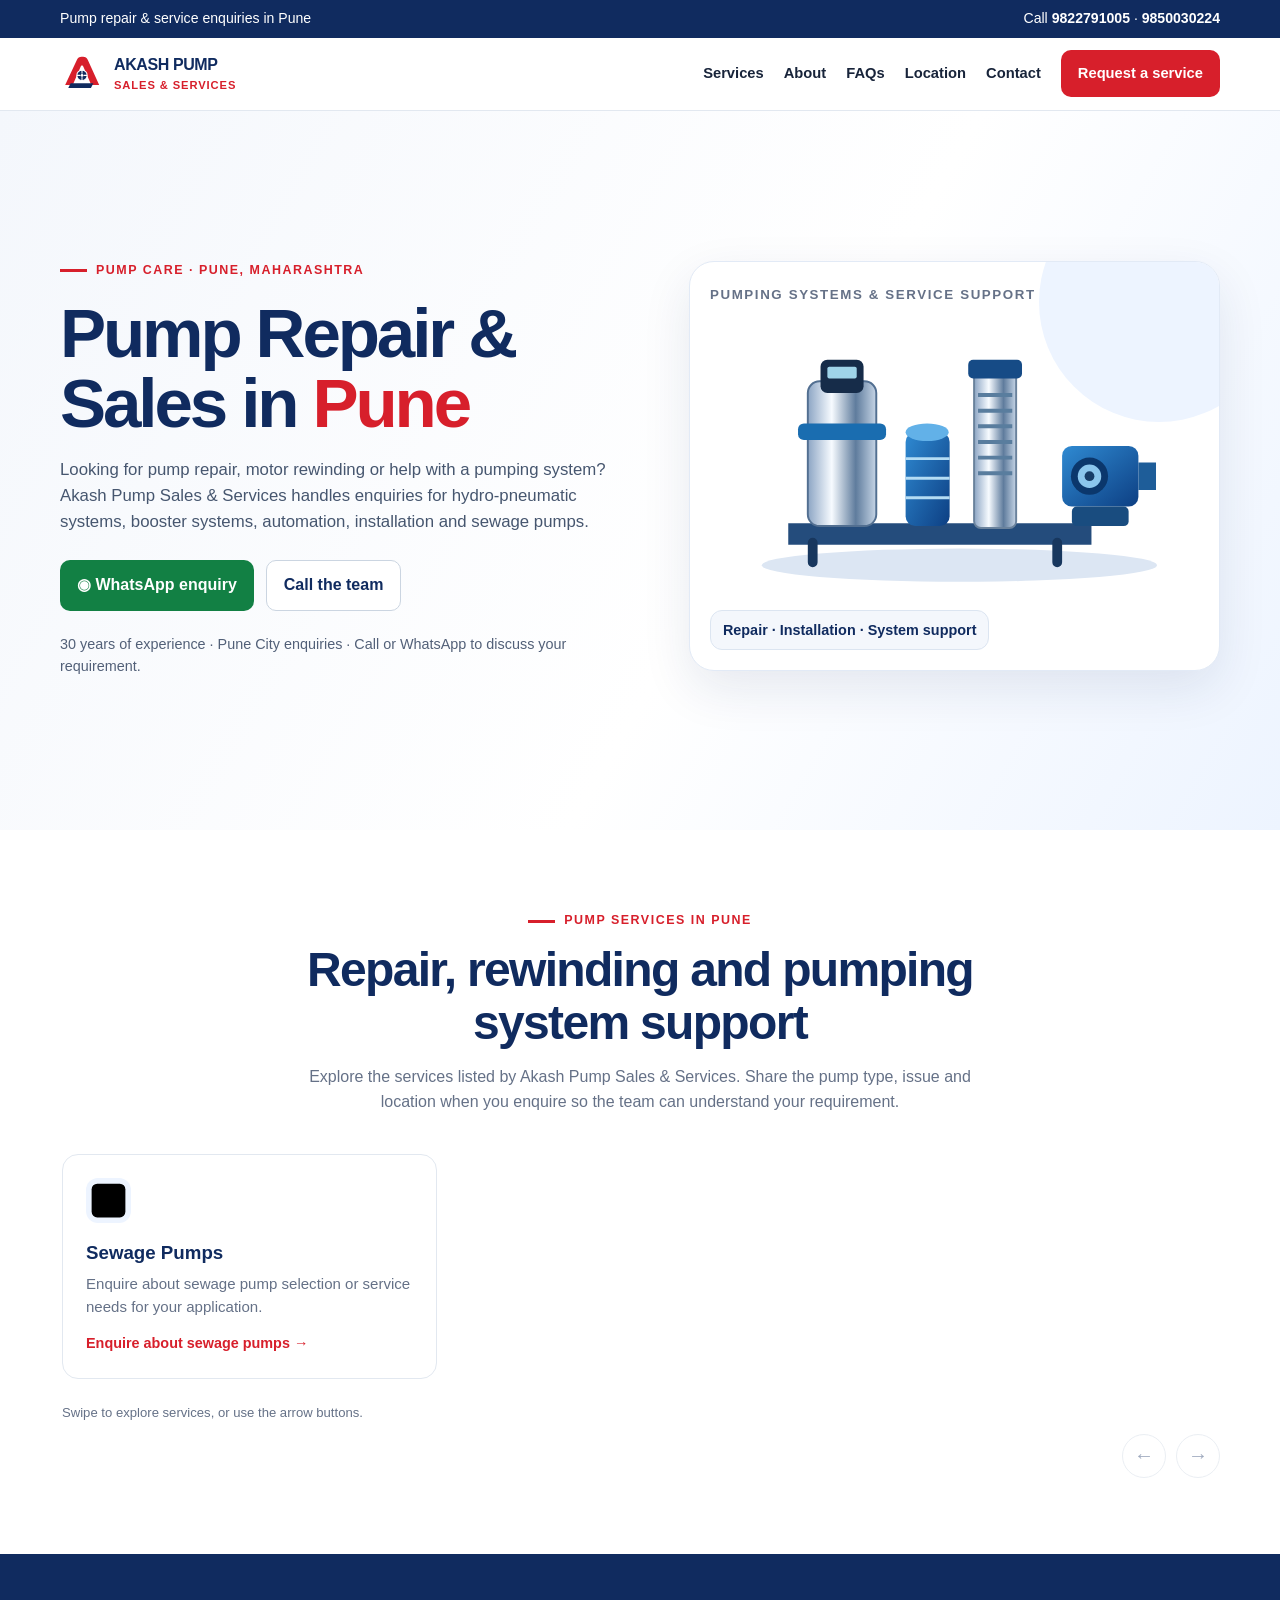
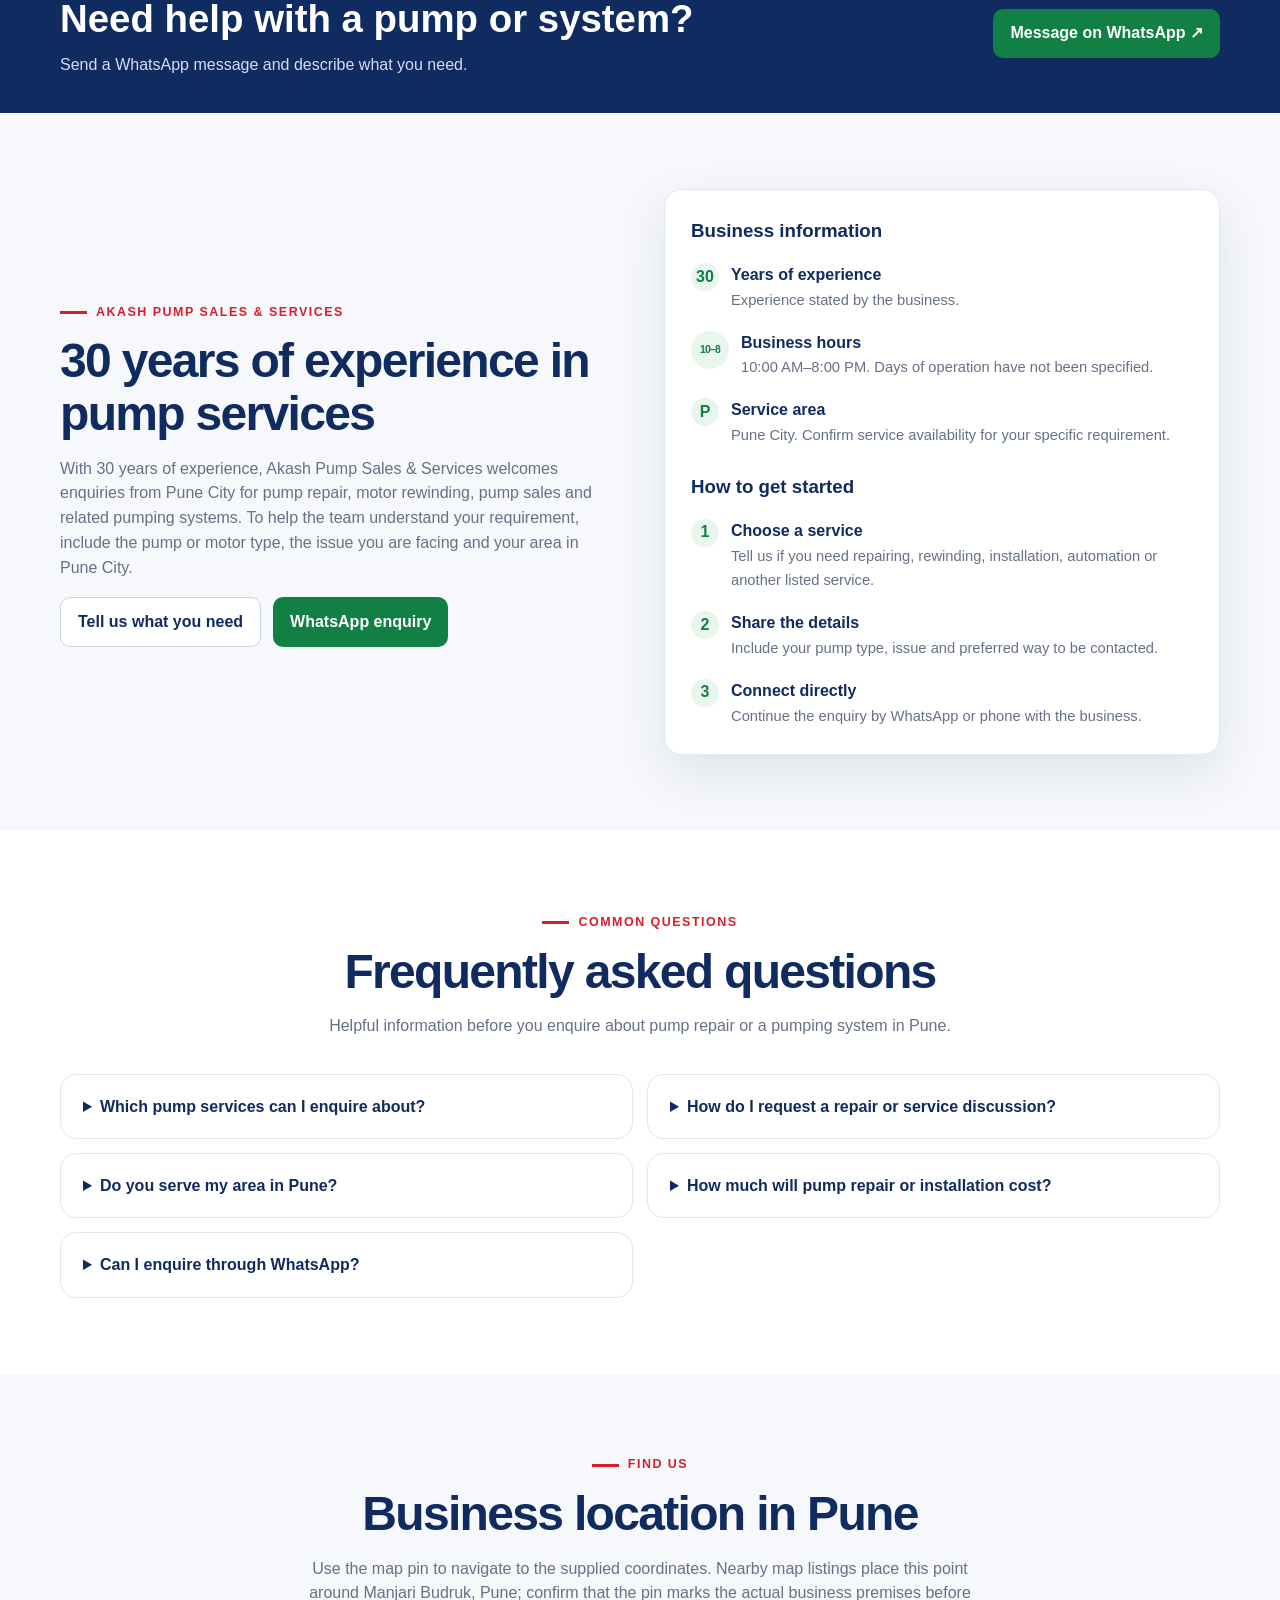
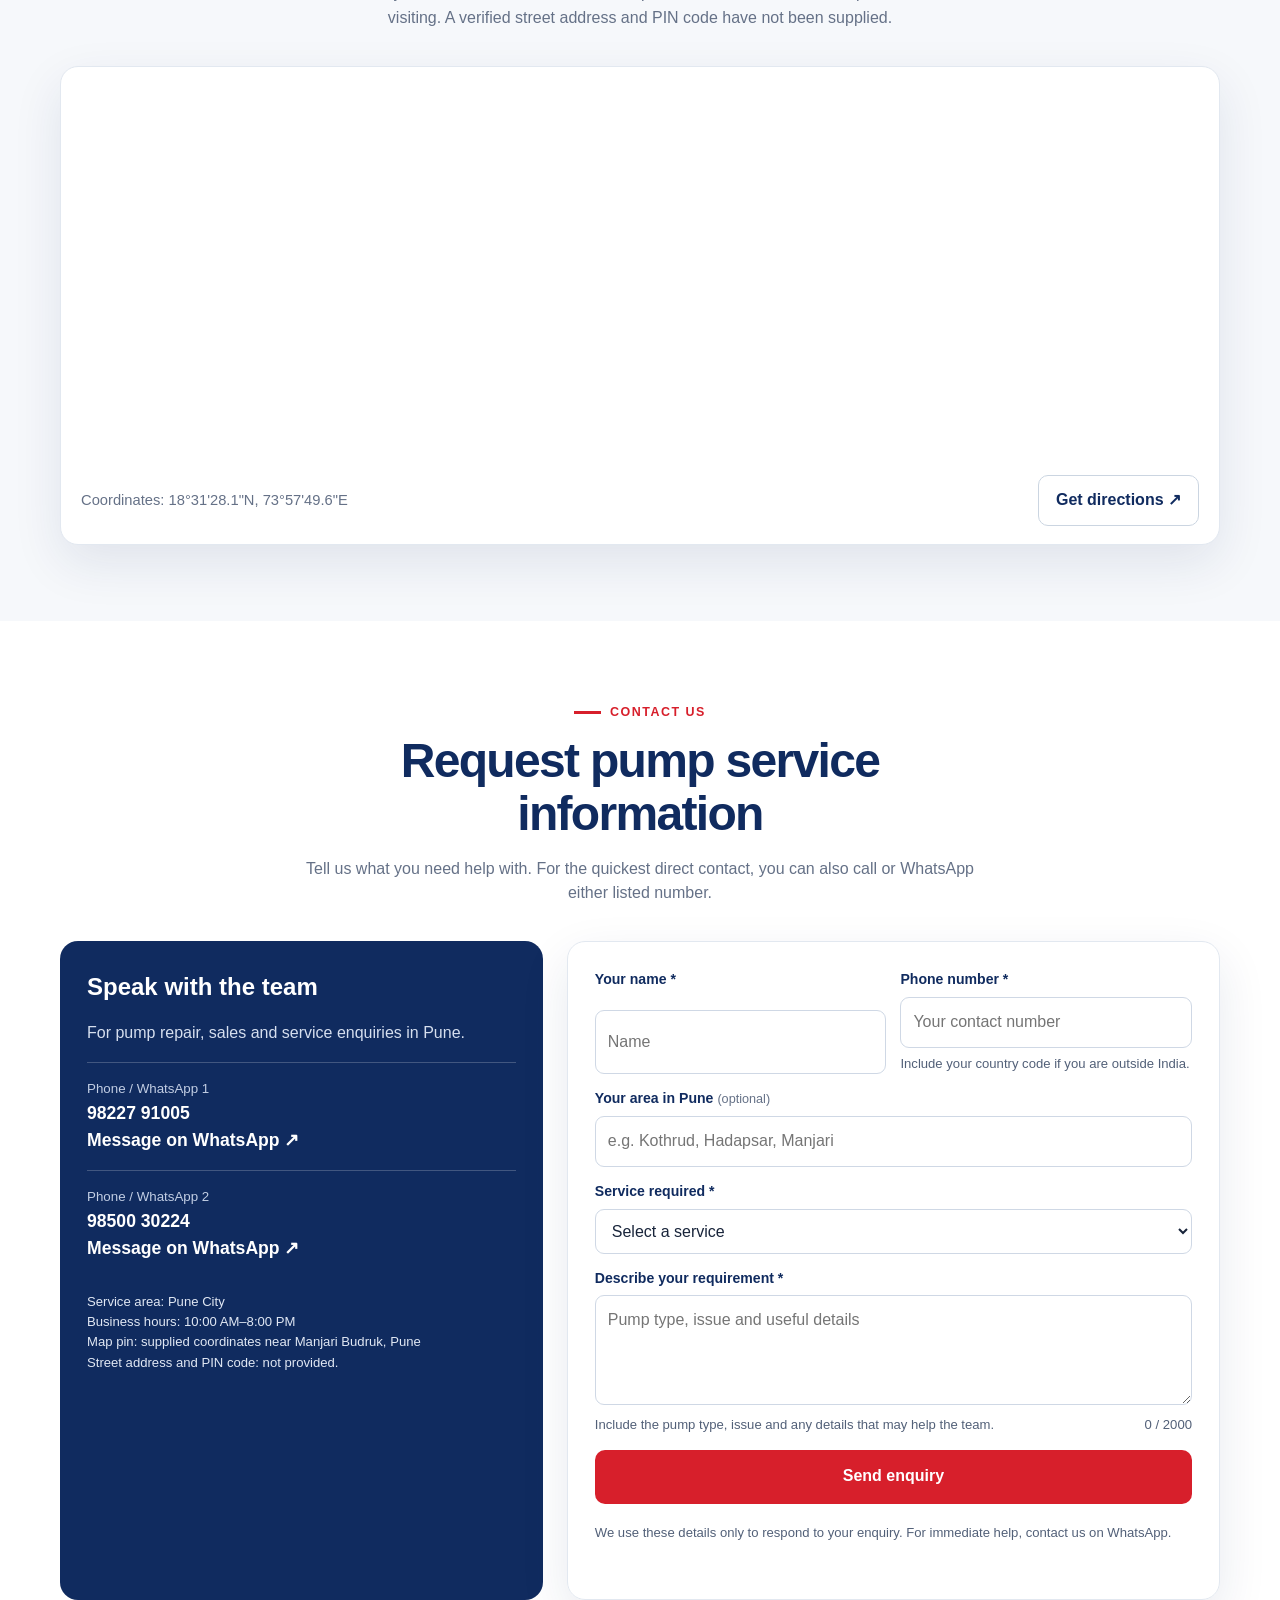
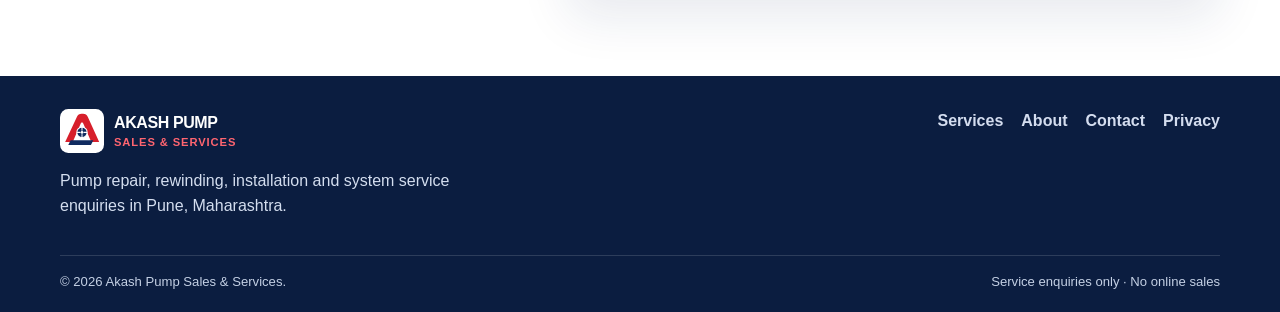
==== commit f0645111: "Replace service glyphs with consistent inline SVG icons" ====
--- a/index.html
+++ b/index.html
@@ -31,13 +31,7 @@
 <main id="main-content"><section class="hero"><div class="container hero-grid"><div><div class="eyebrow">Pump care · Pune, Maharashtra</div><h1>Pump Repair &amp; Sales in <em>Pune</em></h1><p>Looking for pump repair, motor rewinding or help with a pumping system? Akash Pump Sales &amp; Services handles enquiries for hydro-pneumatic systems, booster systems, automation, installation and sewage pumps.</p><div class="actions"><a class="btn green" href="https://wa.me/919822791005?text=Namaskar%20Akash%20Pump%20Sales%20%26%20Services%2C%20I%20need%20assistance%20with%20pump%20repair%20or%20servicing%20in%20Pune.%20Please%20contact%20me%20to%20discuss%20the%20requirement." target="_blank" rel="noopener noreferrer">◉ WhatsApp enquiry</a><a class="btn outline" href="tel:+919822791005">Call the team</a></div><div class="note">30 years of experience · Pune City enquiries · Call or WhatsApp to discuss your requirement.</div></div>
 <div class="visual"><small>PUMPING SYSTEMS & SERVICE SUPPORT</small><svg class="pump" viewBox="0 0 500 300" role="img" aria-label="Illustration of industrial water pumps"><defs><linearGradient id="metal" x1="0" x2="1"><stop stop-color="#8ca5c4"/><stop offset=".35" stop-color="#f7fbff"/><stop offset=".7" stop-color="#5f7c9d"/><stop offset="1" stop-color="#c6d5e6"/></linearGradient><linearGradient id="blue" x1="0" y1="0" x2="1" y2="1"><stop stop-color="#2f8ad2"/><stop offset="1" stop-color="#0d3f83"/></linearGradient></defs><ellipse cx="255" cy="264" rx="202" ry="17" fill="#dce6f3"/><g transform="translate(35 36)"><path d="M45 185h310v22H45z" fill="#244c7c"/><path d="M70 205v20m250-20v20" stroke="#18375e" stroke-width="10" stroke-linecap="round"/><rect x="65" y="40" width="70" height="148" rx="12" fill="url(#metal)" stroke="#526f91" stroke-width="2"/><rect x="78" y="18" width="44" height="34" rx="7" fill="#162c49"/><rect x="85" y="25" width="30" height="12" rx="2" fill="#9fd4e9"/><rect x="55" y="83" width="90" height="17" rx="6" fill="#1a6db0"/><rect x="165" y="92" width="45" height="96" rx="10" fill="url(#blue)"/><ellipse cx="187" cy="92" rx="22" ry="9" fill="#62b1e8"/><path d="M165 119h45M165 139h45M165 159h45" stroke="#b4dcf4" stroke-width="3"/><g transform="translate(235 0)"><rect width="43" height="170" y="20" rx="7" fill="url(#metal)" stroke="#6a829c" stroke-width="2"/><rect x="-6" y="18" width="55" height="19" rx="5" fill="#164b86"/><path d="M4 54h35M4 70h35M4 86h35M4 102h35M4 118h35M4 134h35" stroke="#597d9e" stroke-width="4"/></g><g transform="translate(325 106)"><rect width="78" height="62" rx="10" fill="url(#blue)"/><circle cx="28" cy="31" r="19" fill="#0b376c"/><circle cx="28" cy="31" r="12" fill="#8bc6ed"/><circle cx="28" cy="31" r="5" fill="#173d68"/><path d="M78 17h18v28H78" fill="#1e5d99"/><rect x="10" y="62" width="58" height="20" rx="5" fill="#194c7f"/></g></g></svg><div class="float">Repair · Installation · System support</div></div></div></section>
 <section id="services"><div class="container"><div class="head"><div class="eyebrow">Pump services in Pune</div><h2>Repair, rewinding and pumping system support</h2><p>Explore the services listed by Akash Pump Sales &amp; Services. Share the pump type, issue and location when you enquire so the team can understand your requirement.</p></div><div class="carousel-shell"><div class="service-carousel" id="service-carousel" aria-label="Pump services carousel">
-<article class="service"><div class="ico">↗</div><h3>Pump Repair</h3><p>Discuss pump faults, servicing needs and repair options with the team.</p><a href="#contact" data-service="Repairing">Enquire about repair →</a></article>
-<article class="service"><div class="ico">〰</div><h3>Motor Rewinding</h3><p>Enquire about motor rewinding and share the motor or pump details for an initial discussion.</p><a href="#contact" data-service="Rewinding">Enquire about rewinding →</a></article>
-<article class="service"><div class="ico">⌂</div><h3>Hydro-Pneumatic Systems</h3><p>Discuss your hydro-pneumatic system requirement, current setup or service concern.</p><a href="#contact" data-service="Hydro-Pneumatic System">Discuss your system →</a></article>
-<article class="service"><div class="ico">▤</div><h3>Booster Pump Systems</h3><p>Ask about booster system requirements, installation or service support.</p><a href="#contact" data-service="Booster System">Enquire about boosters →</a></article>
-<article class="service"><div class="ico">✳</div><h3>Pump Automation</h3><p>Describe your pumping setup and ask about automation requirements.</p><a href="#contact" data-service="Automation">Discuss automation →</a></article>
-<article class="service"><div class="ico">⌂</div><h3>Pump Installation</h3><p>Share the application and installation requirements so the team can discuss next steps.</p><a href="#contact" data-service="Installation">Enquire about installation →</a></article>
-<article class="service"><div class="ico">▣</div><h3>Sewage Pumps</h3><p>Enquire about sewage pump selection or service needs for your application.</p><a href="#contact" data-service="Sewage Pump">Enquire about sewage pumps →</a></article>
+<article class="service"><div class="ico"><svg viewBox="0 0 24 24" aria-hidden="true" focusable="false"><rect x="3" y="3" width="18" height="18" rx="3"/><circle cx="12" cy="12" r="5"/><path d="M12 7v10M7 12h10"/></svg></div><h3>Sewage Pumps</h3><p>Enquire about sewage pump selection or service needs for your application.</p><a href="#contact" data-service="Sewage Pump">Enquire about sewage pumps →</a></article>
 </div><p class="carousel-hint">Swipe to explore services, or use the arrow buttons.</p><div class="carousel-controls" aria-label="Carousel controls"><button type="button" id="service-prev" aria-label="Previous services">←</button><button type="button" id="service-next" aria-label="Next services">→</button></div></div></div></section>
 <div class="band"><div class="container"><div><h2>Need help with a pump or system?</h2><p>Send a WhatsApp message and describe what you need.</p></div><a class="btn green" href="https://wa.me/919850030224?text=Namaskar%20Akash%20Pump%20Sales%20%26%20Services%2C%20I%20need%20assistance%20with%20pump%20repair%20or%20servicing%20in%20Pune.%20Please%20contact%20me%20to%20discuss%20the%20requirement." target="_blank" rel="noopener noreferrer">Message on WhatsApp ↗</a></div></div>
 <section class="soft" id="about"><div class="container why"><div><div class="eyebrow">Akash Pump Sales & Services</div><h2>30 years of experience in pump services</h2><p class="muted">With 30 years of experience, Akash Pump Sales &amp; Services welcomes enquiries from Pune City for pump repair, motor rewinding, pump sales and related pumping systems. To help the team understand your requirement, include the pump or motor type, the issue you are facing and your area in Pune City.</p><div class="actions"><a class="btn outline" href="#contact">Tell us what you need</a><a class="btn green" href="https://wa.me/919822791005?text=Namaskar%20Akash%20Pump%20Sales%20%26%20Services%2C%20I%20need%20assistance%20with%20pump%20repair%20or%20servicing%20in%20Pune.%20Please%20contact%20me%20to%20discuss%20the%20requirement." target="_blank" rel="noopener noreferrer">WhatsApp enquiry</a></div></div><div class="checklist"><h3 class="checklist-title">Business information</h3><div class="step"><div class="num">30</div><div><strong>Years of experience</strong><span>Experience stated by the business.</span></div></div><div class="step"><div class="num hours">10–8</div><div><strong>Business hours</strong><span>10:00 AM–8:00 PM. Days of operation have not been specified.</span></div></div><div class="step"><div class="num">P</div><div><strong>Service area</strong><span>Pune City. Confirm service availability for your specific requirement.</span></div></div><h3 class="checklist-title checklist-title-spaced">How to get started</h3><div class="step"><div class="num">1</div><div><strong>Choose a service</strong><span>Tell us if you need repairing, rewinding, installation, automation or another listed service.</span></div></div><div class="step"><div class="num">2</div><div><strong>Share the details</strong><span>Include your pump type, issue and preferred way to be contacted.</span></div></div><div class="step"><div class="num">3</div><div><strong>Connect directly</strong><span>Continue the enquiry by WhatsApp or phone with the business.</span></div></div></div></div></section>
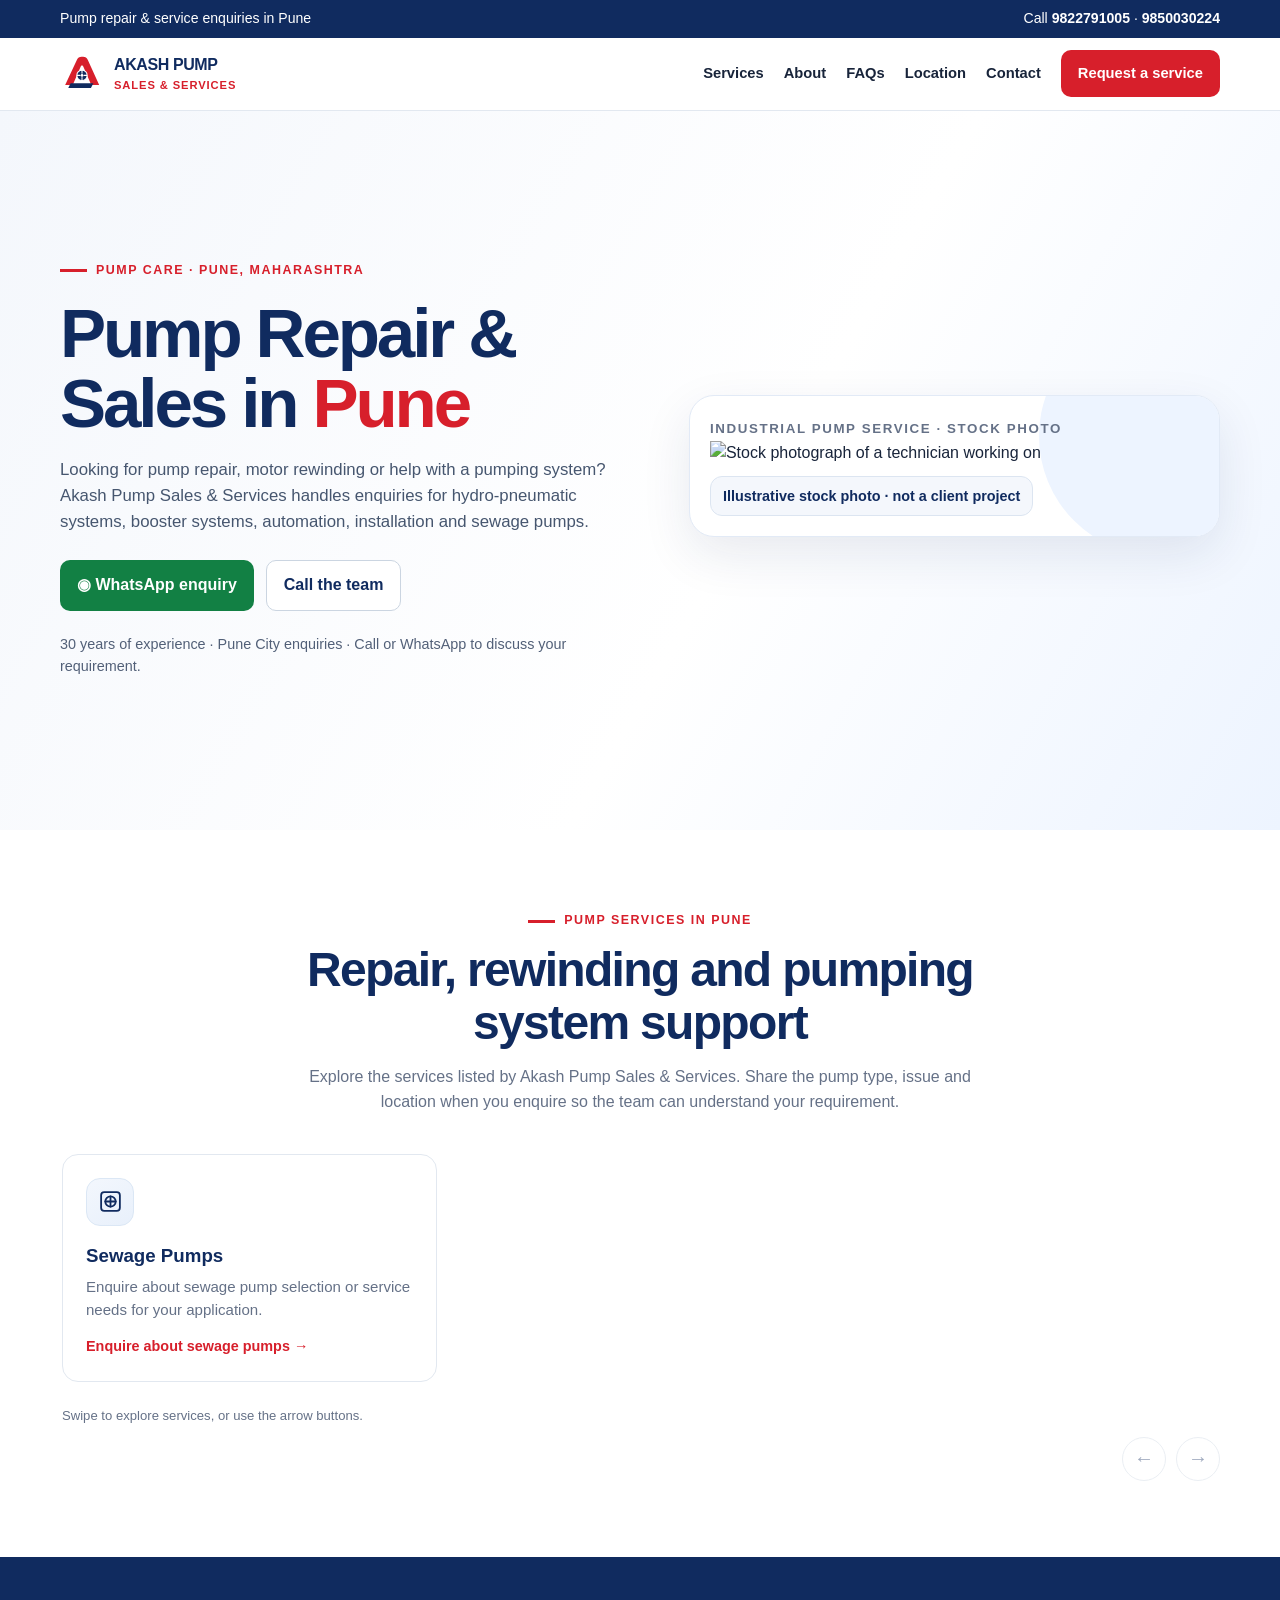
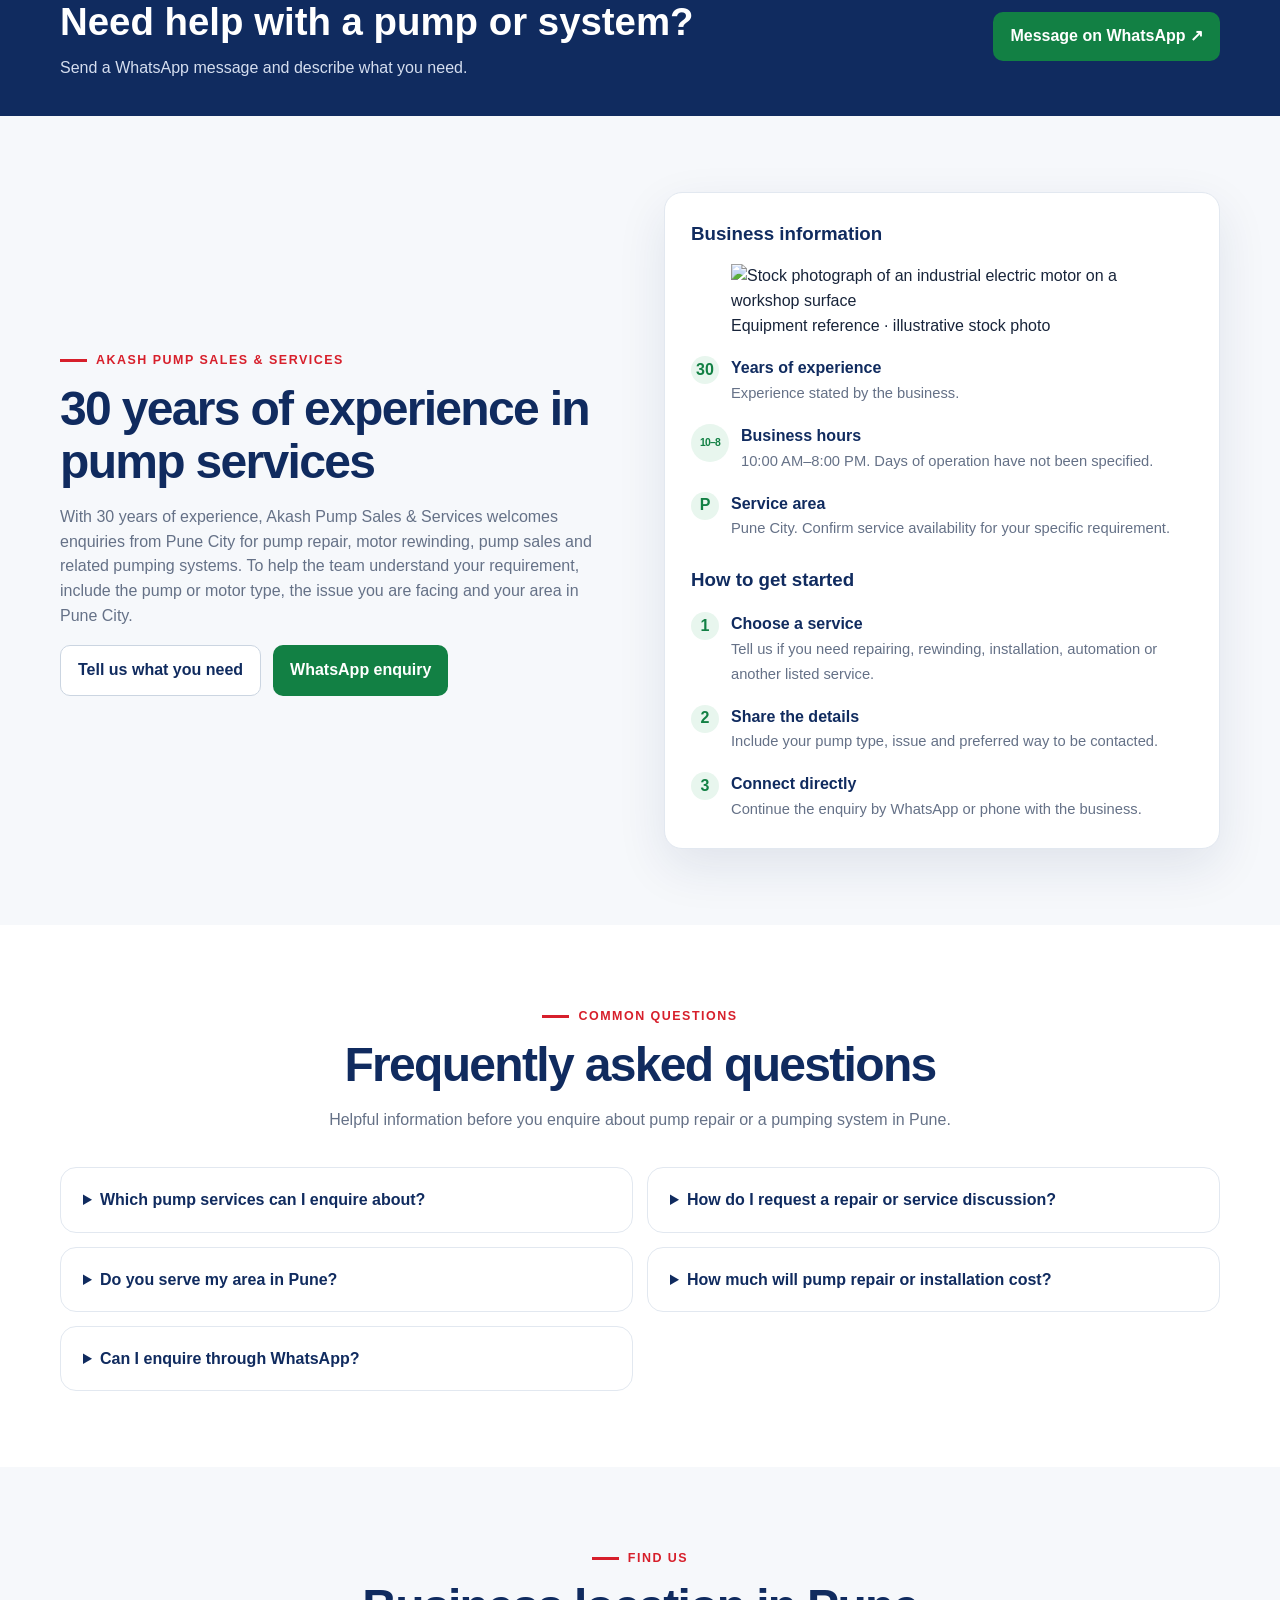
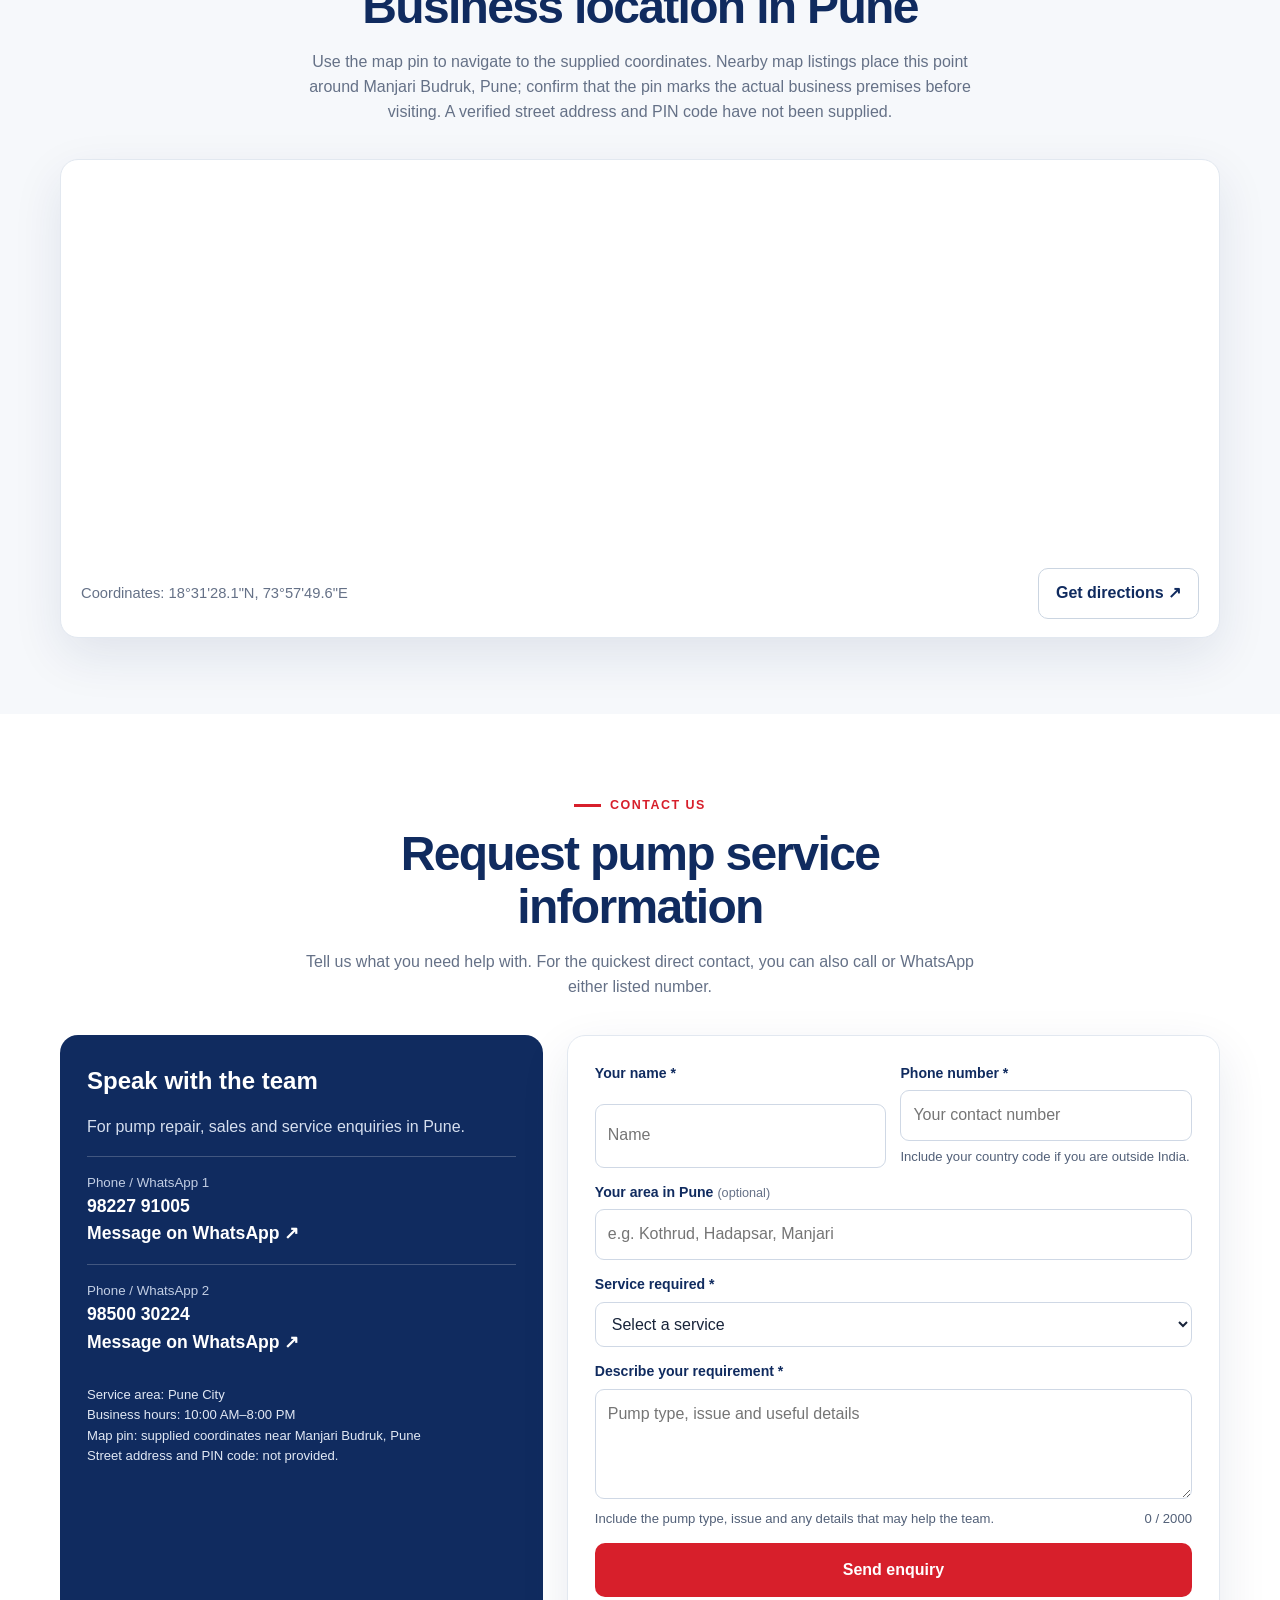
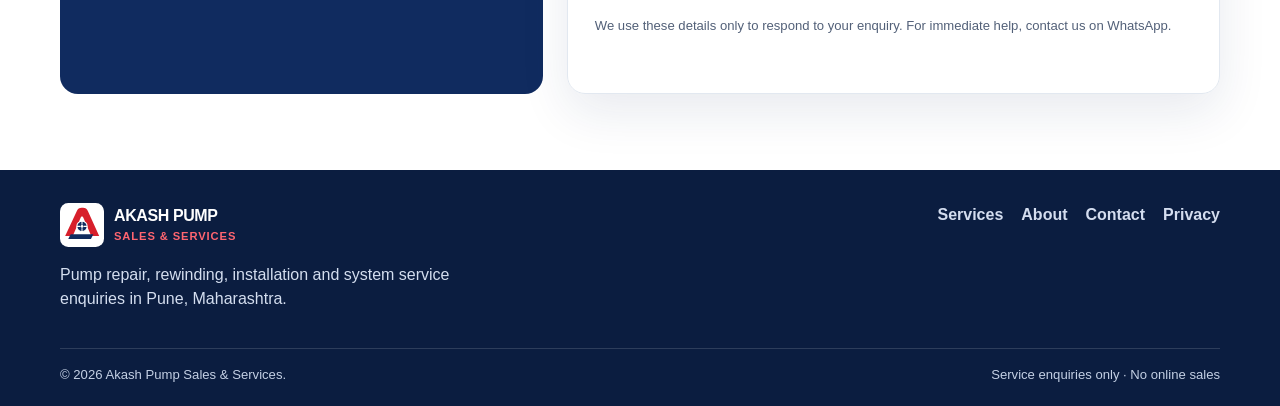
==== commit 967f192e: "Add clearly labelled stock photography for pump and motor equipment" ====
--- a/index.html
+++ b/index.html
@@ -29,12 +29,12 @@
 <div class="top"><div class="container"><span>Pump repair & service enquiries in Pune</span><span>Call <a href="tel:+919822791005">9822791005</a> · <a href="tel:+919850030224">9850030224</a></span></div></div>
 <header class="header"><nav class="container"><a class="brand" href="/" aria-label="Akash Pump Sales & Services home"><img src="/logo.svg" alt=""><div>AKASH PUMP<span>Sales & Services</span></div></a><button class="menu-toggle" id="menu-toggle" type="button" aria-expanded="false" aria-controls="primary-navigation"><span aria-hidden="true">☰</span><span class="menu-label">Menu</span></button><div class="navlinks" id="primary-navigation"><a href="#services">Services</a><a href="#about">About</a><a href="#faqs">FAQs</a><a href="#location">Location</a><a href="#contact">Contact</a><a class="btn red" href="#contact">Request a service</a></div></nav></header>
 <main id="main-content"><section class="hero"><div class="container hero-grid"><div><div class="eyebrow">Pump care · Pune, Maharashtra</div><h1>Pump Repair &amp; Sales in <em>Pune</em></h1><p>Looking for pump repair, motor rewinding or help with a pumping system? Akash Pump Sales &amp; Services handles enquiries for hydro-pneumatic systems, booster systems, automation, installation and sewage pumps.</p><div class="actions"><a class="btn green" href="https://wa.me/919822791005?text=Namaskar%20Akash%20Pump%20Sales%20%26%20Services%2C%20I%20need%20assistance%20with%20pump%20repair%20or%20servicing%20in%20Pune.%20Please%20contact%20me%20to%20discuss%20the%20requirement." target="_blank" rel="noopener noreferrer">◉ WhatsApp enquiry</a><a class="btn outline" href="tel:+919822791005">Call the team</a></div><div class="note">30 years of experience · Pune City enquiries · Call or WhatsApp to discuss your requirement.</div></div>
-<div class="visual"><small>PUMPING SYSTEMS & SERVICE SUPPORT</small><svg class="pump" viewBox="0 0 500 300" role="img" aria-label="Illustration of industrial water pumps"><defs><linearGradient id="metal" x1="0" x2="1"><stop stop-color="#8ca5c4"/><stop offset=".35" stop-color="#f7fbff"/><stop offset=".7" stop-color="#5f7c9d"/><stop offset="1" stop-color="#c6d5e6"/></linearGradient><linearGradient id="blue" x1="0" y1="0" x2="1" y2="1"><stop stop-color="#2f8ad2"/><stop offset="1" stop-color="#0d3f83"/></linearGradient></defs><ellipse cx="255" cy="264" rx="202" ry="17" fill="#dce6f3"/><g transform="translate(35 36)"><path d="M45 185h310v22H45z" fill="#244c7c"/><path d="M70 205v20m250-20v20" stroke="#18375e" stroke-width="10" stroke-linecap="round"/><rect x="65" y="40" width="70" height="148" rx="12" fill="url(#metal)" stroke="#526f91" stroke-width="2"/><rect x="78" y="18" width="44" height="34" rx="7" fill="#162c49"/><rect x="85" y="25" width="30" height="12" rx="2" fill="#9fd4e9"/><rect x="55" y="83" width="90" height="17" rx="6" fill="#1a6db0"/><rect x="165" y="92" width="45" height="96" rx="10" fill="url(#blue)"/><ellipse cx="187" cy="92" rx="22" ry="9" fill="#62b1e8"/><path d="M165 119h45M165 139h45M165 159h45" stroke="#b4dcf4" stroke-width="3"/><g transform="translate(235 0)"><rect width="43" height="170" y="20" rx="7" fill="url(#metal)" stroke="#6a829c" stroke-width="2"/><rect x="-6" y="18" width="55" height="19" rx="5" fill="#164b86"/><path d="M4 54h35M4 70h35M4 86h35M4 102h35M4 118h35M4 134h35" stroke="#597d9e" stroke-width="4"/></g><g transform="translate(325 106)"><rect width="78" height="62" rx="10" fill="url(#blue)"/><circle cx="28" cy="31" r="19" fill="#0b376c"/><circle cx="28" cy="31" r="12" fill="#8bc6ed"/><circle cx="28" cy="31" r="5" fill="#173d68"/><path d="M78 17h18v28H78" fill="#1e5d99"/><rect x="10" y="62" width="58" height="20" rx="5" fill="#194c7f"/></g></g></svg><div class="float">Repair · Installation · System support</div></div></div></section>
+<div class="visual visual-photo"><small>INDUSTRIAL PUMP SERVICE · STOCK PHOTO</small><img class="pump-photo" src="https://images.pexels.com/photos/35290675/pexels-photo-35290675.jpeg?auto=compress&cs=tinysrgb&w=1000" width="1000" height="1500" alt="Stock photograph of a technician working on a water pump" fetchpriority="high" decoding="async"><div class="float">Illustrative stock photo · not a client project</div></div></div></section>
 <section id="services"><div class="container"><div class="head"><div class="eyebrow">Pump services in Pune</div><h2>Repair, rewinding and pumping system support</h2><p>Explore the services listed by Akash Pump Sales &amp; Services. Share the pump type, issue and location when you enquire so the team can understand your requirement.</p></div><div class="carousel-shell"><div class="service-carousel" id="service-carousel" aria-label="Pump services carousel">
 <article class="service"><div class="ico"><svg viewBox="0 0 24 24" aria-hidden="true" focusable="false"><rect x="3" y="3" width="18" height="18" rx="3"/><circle cx="12" cy="12" r="5"/><path d="M12 7v10M7 12h10"/></svg></div><h3>Sewage Pumps</h3><p>Enquire about sewage pump selection or service needs for your application.</p><a href="#contact" data-service="Sewage Pump">Enquire about sewage pumps →</a></article>
 </div><p class="carousel-hint">Swipe to explore services, or use the arrow buttons.</p><div class="carousel-controls" aria-label="Carousel controls"><button type="button" id="service-prev" aria-label="Previous services">←</button><button type="button" id="service-next" aria-label="Next services">→</button></div></div></div></section>
 <div class="band"><div class="container"><div><h2>Need help with a pump or system?</h2><p>Send a WhatsApp message and describe what you need.</p></div><a class="btn green" href="https://wa.me/919850030224?text=Namaskar%20Akash%20Pump%20Sales%20%26%20Services%2C%20I%20need%20assistance%20with%20pump%20repair%20or%20servicing%20in%20Pune.%20Please%20contact%20me%20to%20discuss%20the%20requirement." target="_blank" rel="noopener noreferrer">Message on WhatsApp ↗</a></div></div>
-<section class="soft" id="about"><div class="container why"><div><div class="eyebrow">Akash Pump Sales & Services</div><h2>30 years of experience in pump services</h2><p class="muted">With 30 years of experience, Akash Pump Sales &amp; Services welcomes enquiries from Pune City for pump repair, motor rewinding, pump sales and related pumping systems. To help the team understand your requirement, include the pump or motor type, the issue you are facing and your area in Pune City.</p><div class="actions"><a class="btn outline" href="#contact">Tell us what you need</a><a class="btn green" href="https://wa.me/919822791005?text=Namaskar%20Akash%20Pump%20Sales%20%26%20Services%2C%20I%20need%20assistance%20with%20pump%20repair%20or%20servicing%20in%20Pune.%20Please%20contact%20me%20to%20discuss%20the%20requirement." target="_blank" rel="noopener noreferrer">WhatsApp enquiry</a></div></div><div class="checklist"><h3 class="checklist-title">Business information</h3><div class="step"><div class="num">30</div><div><strong>Years of experience</strong><span>Experience stated by the business.</span></div></div><div class="step"><div class="num hours">10–8</div><div><strong>Business hours</strong><span>10:00 AM–8:00 PM. Days of operation have not been specified.</span></div></div><div class="step"><div class="num">P</div><div><strong>Service area</strong><span>Pune City. Confirm service availability for your specific requirement.</span></div></div><h3 class="checklist-title checklist-title-spaced">How to get started</h3><div class="step"><div class="num">1</div><div><strong>Choose a service</strong><span>Tell us if you need repairing, rewinding, installation, automation or another listed service.</span></div></div><div class="step"><div class="num">2</div><div><strong>Share the details</strong><span>Include your pump type, issue and preferred way to be contacted.</span></div></div><div class="step"><div class="num">3</div><div><strong>Connect directly</strong><span>Continue the enquiry by WhatsApp or phone with the business.</span></div></div></div></div></section>
+<section class="soft" id="about"><div class="container why"><div><div class="eyebrow">Akash Pump Sales & Services</div><h2>30 years of experience in pump services</h2><p class="muted">With 30 years of experience, Akash Pump Sales &amp; Services welcomes enquiries from Pune City for pump repair, motor rewinding, pump sales and related pumping systems. To help the team understand your requirement, include the pump or motor type, the issue you are facing and your area in Pune City.</p><div class="actions"><a class="btn outline" href="#contact">Tell us what you need</a><a class="btn green" href="https://wa.me/919822791005?text=Namaskar%20Akash%20Pump%20Sales%20%26%20Services%2C%20I%20need%20assistance%20with%20pump%20repair%20or%20servicing%20in%20Pune.%20Please%20contact%20me%20to%20discuss%20the%20requirement." target="_blank" rel="noopener noreferrer">WhatsApp enquiry</a></div></div><div class="checklist"><h3 class="checklist-title">Business information</h3><figure class="equipment-reference"><img src="https://images.pexels.com/photos/34194564/pexels-photo-34194564.jpeg?auto=compress&cs=tinysrgb&w=900" width="900" height="600" loading="lazy" decoding="async" alt="Stock photograph of an industrial electric motor on a workshop surface"><figcaption>Equipment reference · illustrative stock photo</figcaption></figure><div class="step"><div class="num">30</div><div><strong>Years of experience</strong><span>Experience stated by the business.</span></div></div><div class="step"><div class="num hours">10–8</div><div><strong>Business hours</strong><span>10:00 AM–8:00 PM. Days of operation have not been specified.</span></div></div><div class="step"><div class="num">P</div><div><strong>Service area</strong><span>Pune City. Confirm service availability for your specific requirement.</span></div></div><h3 class="checklist-title checklist-title-spaced">How to get started</h3><div class="step"><div class="num">1</div><div><strong>Choose a service</strong><span>Tell us if you need repairing, rewinding, installation, automation or another listed service.</span></div></div><div class="step"><div class="num">2</div><div><strong>Share the details</strong><span>Include your pump type, issue and preferred way to be contacted.</span></div></div><div class="step"><div class="num">3</div><div><strong>Connect directly</strong><span>Continue the enquiry by WhatsApp or phone with the business.</span></div></div></div></div></section>
 <section id="faqs"><div class="container"><div class="head"><div class="eyebrow">Common questions</div><h2>Frequently asked questions</h2><p>Helpful information before you enquire about pump repair or a pumping system in Pune.</p></div><div class="faq-list">
 <details class="service"><summary>Which pump services can I enquire about?</summary><p>You can contact the team about pump repair, motor rewinding, hydro-pneumatic systems, booster systems, automation, installation and sewage pumps. Pump sales enquiries are also welcome.</p></details>
 <details class="service"><summary>How do I request a repair or service discussion?</summary><p>Call or WhatsApp one of the listed numbers, or use the enquiry form. Include the pump or motor type, the problem you noticed and your location so the team has useful context.</p></details>
--- a/styles.css
+++ b/styles.css
@@ -90,3 +90,11 @@
 }
 @supports not (overflow:clip){body{overflow-x:hidden}}
 @media(prefers-reduced-motion:reduce){.service-carousel{scroll-behavior:auto}}
+
+
+/* Consistent service icon system */
+.service .ico{width:48px;height:48px;display:grid;place-items:center;border:1px solid #dbe7f5;border-radius:14px;background:linear-gradient(145deg,#f3f7fd,#e8f0fb);color:var(--navy);font-size:1rem}
+.service .ico svg{display:block;width:25px;height:25px;fill:none;stroke:currentColor;stroke-width:1.8;stroke-linecap:round;stroke-linejoin:round}
+.service:nth-child(even) .ico svg{color:var(--red)}
+.service .ico svg path,.service .ico svg rect,.service .ico svg circle{vector-effect:non-scaling-stroke}
+@media(max-width:620px){.service .ico{width:46px;height:46px}.service .ico svg{width:24px;height:24px}}
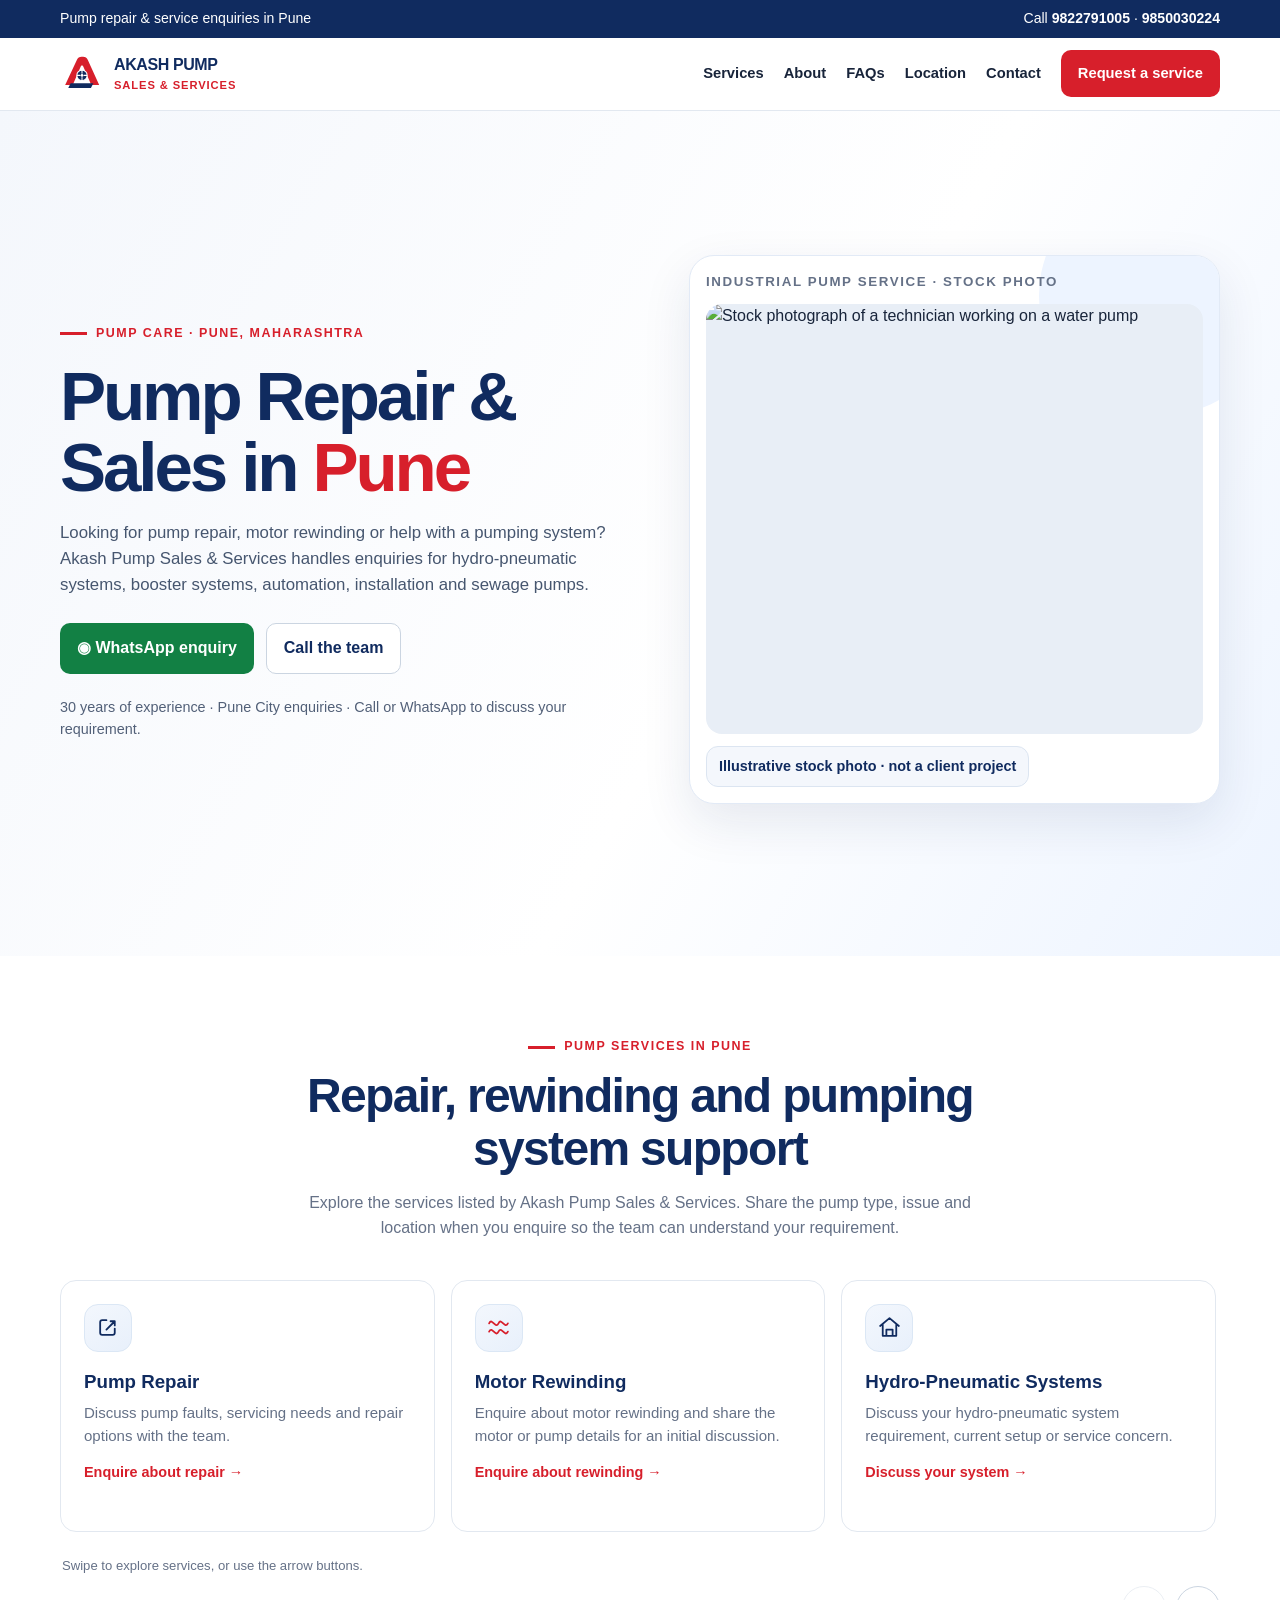
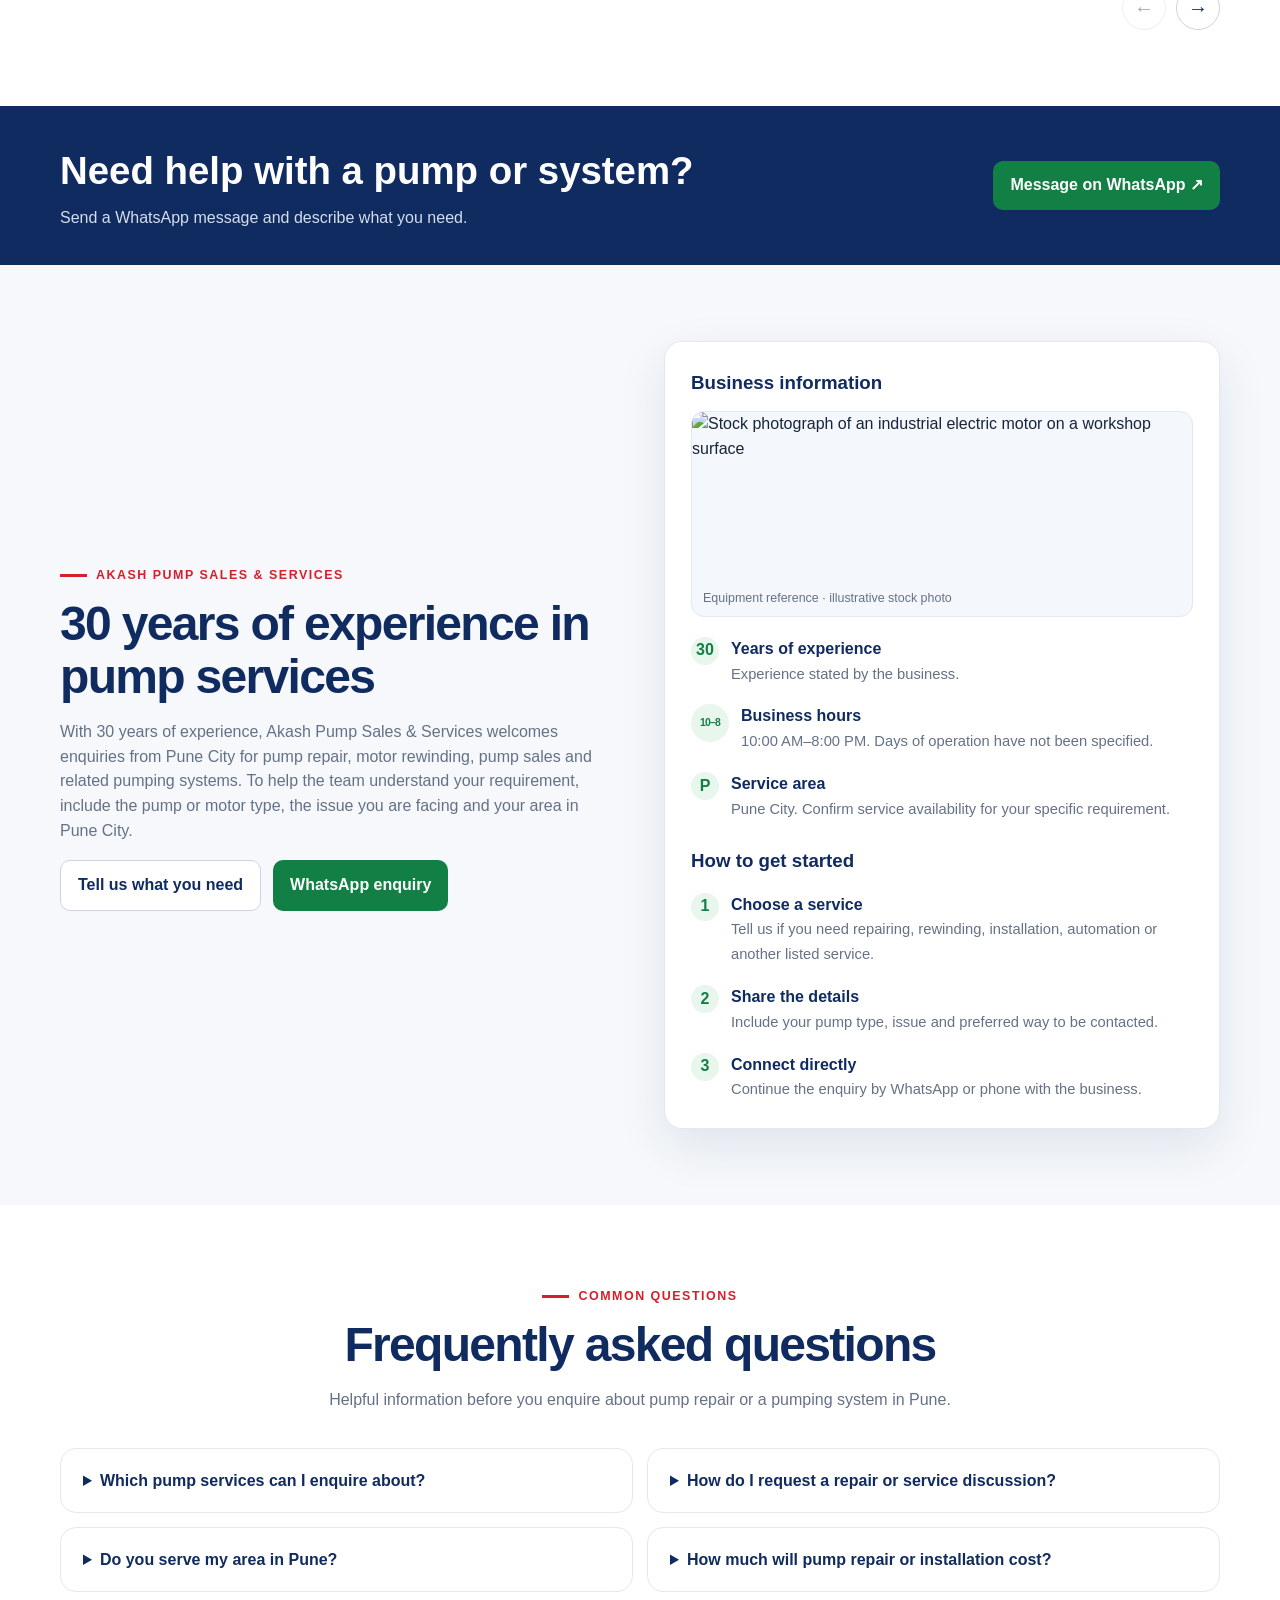
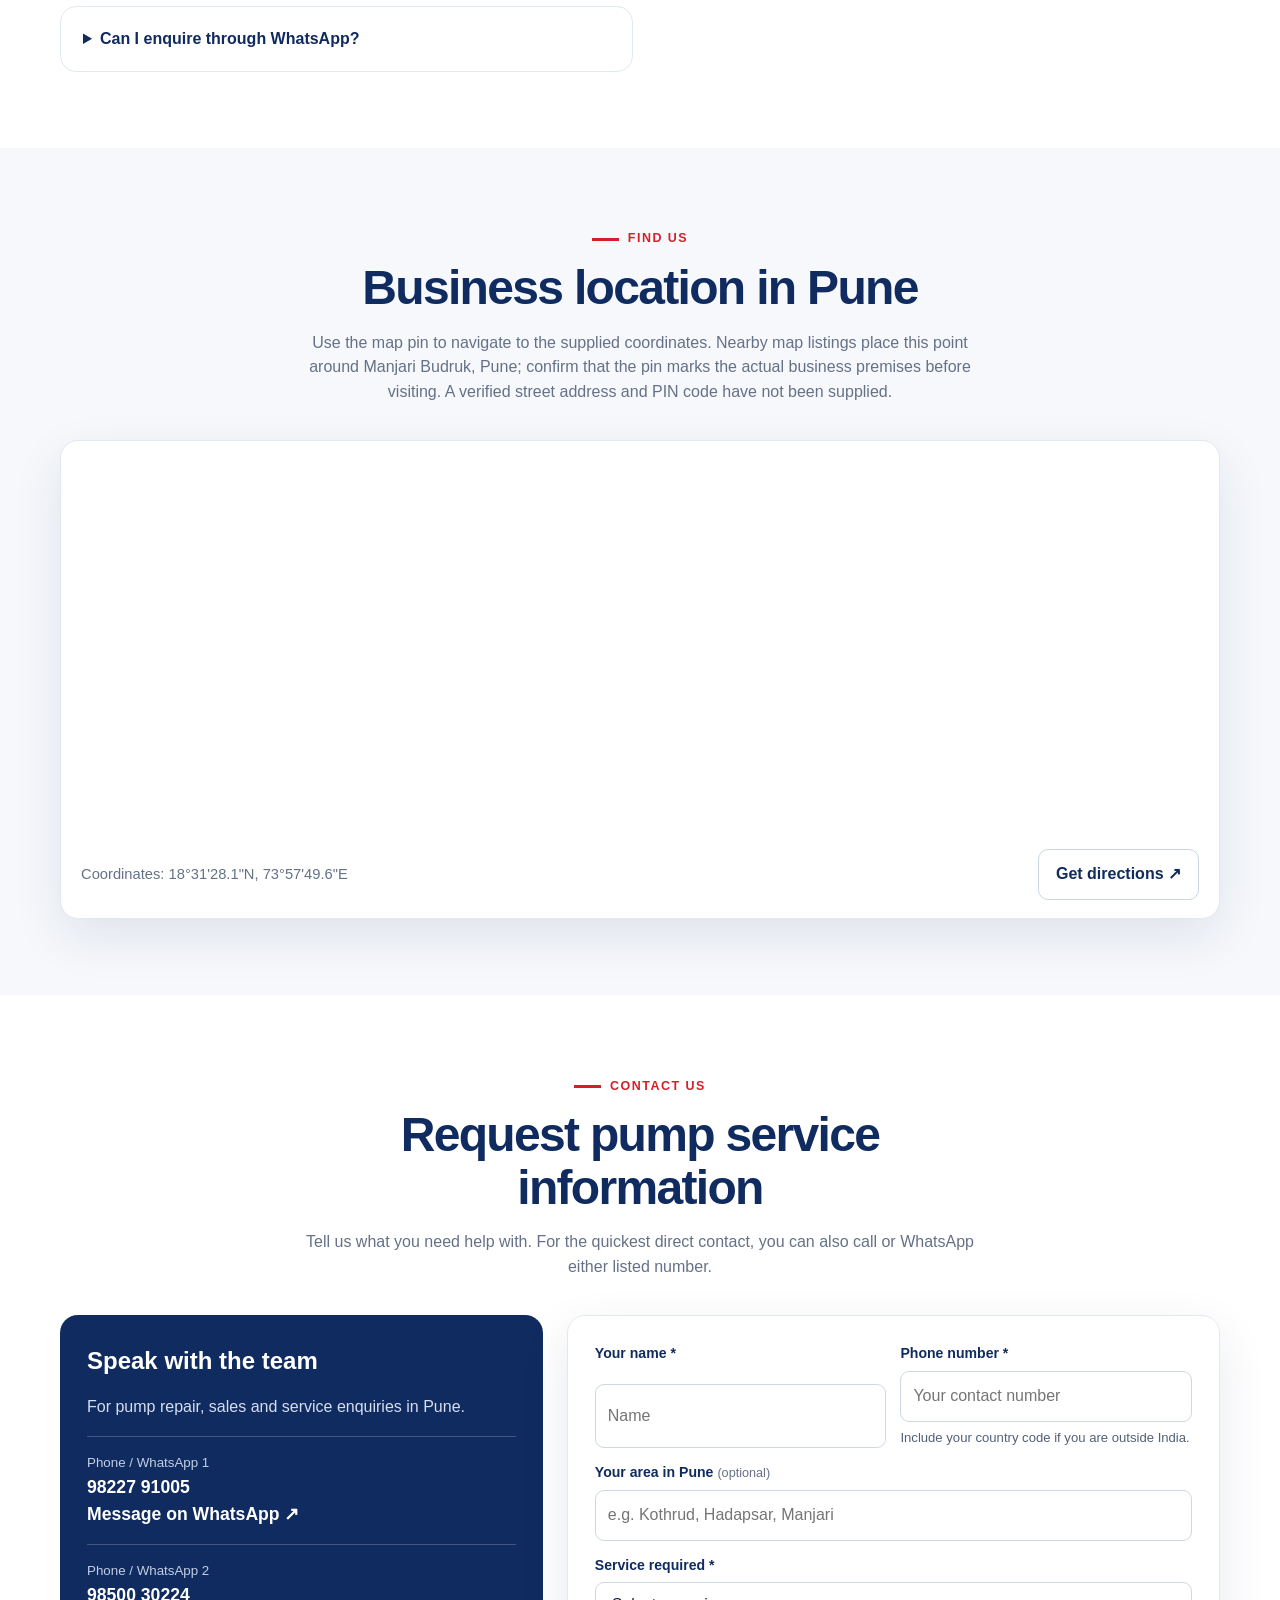
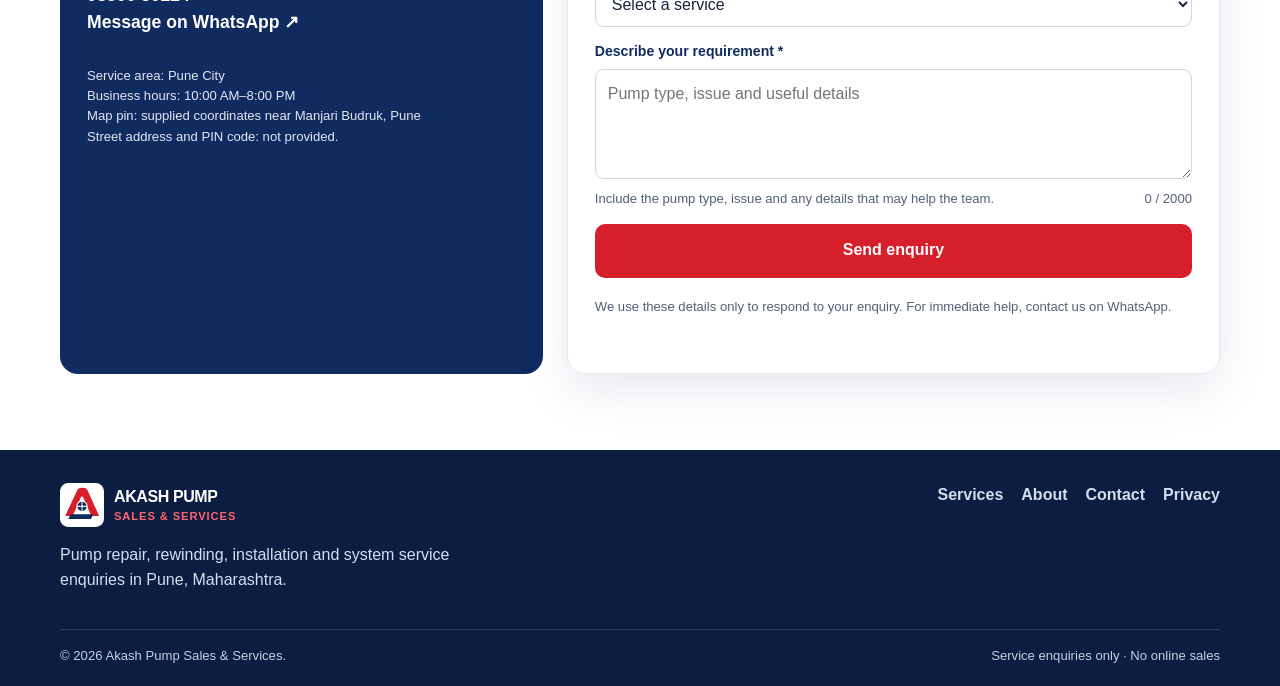
==== commit 9b7c7347: "Restore all service cards with consistent inline SVG icons" ====
--- a/index.html
+++ b/index.html
@@ -31,6 +31,12 @@
 <main id="main-content"><section class="hero"><div class="container hero-grid"><div><div class="eyebrow">Pump care · Pune, Maharashtra</div><h1>Pump Repair &amp; Sales in <em>Pune</em></h1><p>Looking for pump repair, motor rewinding or help with a pumping system? Akash Pump Sales &amp; Services handles enquiries for hydro-pneumatic systems, booster systems, automation, installation and sewage pumps.</p><div class="actions"><a class="btn green" href="https://wa.me/919822791005?text=Namaskar%20Akash%20Pump%20Sales%20%26%20Services%2C%20I%20need%20assistance%20with%20pump%20repair%20or%20servicing%20in%20Pune.%20Please%20contact%20me%20to%20discuss%20the%20requirement." target="_blank" rel="noopener noreferrer">◉ WhatsApp enquiry</a><a class="btn outline" href="tel:+919822791005">Call the team</a></div><div class="note">30 years of experience · Pune City enquiries · Call or WhatsApp to discuss your requirement.</div></div>
 <div class="visual visual-photo"><small>INDUSTRIAL PUMP SERVICE · STOCK PHOTO</small><img class="pump-photo" src="https://images.pexels.com/photos/35290675/pexels-photo-35290675.jpeg?auto=compress&cs=tinysrgb&w=1000" width="1000" height="1500" alt="Stock photograph of a technician working on a water pump" fetchpriority="high" decoding="async"><div class="float">Illustrative stock photo · not a client project</div></div></div></section>
 <section id="services"><div class="container"><div class="head"><div class="eyebrow">Pump services in Pune</div><h2>Repair, rewinding and pumping system support</h2><p>Explore the services listed by Akash Pump Sales &amp; Services. Share the pump type, issue and location when you enquire so the team can understand your requirement.</p></div><div class="carousel-shell"><div class="service-carousel" id="service-carousel" aria-label="Pump services carousel">
+<article class="service"><div class="ico"><svg viewBox="0 0 24 24" aria-hidden="true" focusable="false"><path d="M14 6h4v4M18 6l-8 8"/><path d="M18 13v4a2 2 0 0 1-2 2H6a2 2 0 0 1-2-2V7a2 2 0 0 1 2-2h4"/></svg></div><h3>Pump Repair</h3><p>Discuss pump faults, servicing needs and repair options with the team.</p><a href="#contact" data-service="Repairing">Enquire about repair →</a></article>
+<article class="service"><div class="ico"><svg viewBox="0 0 24 24" aria-hidden="true" focusable="false"><path d="M3 8c3-6 6 6 9 0s6 6 9 0M3 16c3-6 6 6 9 0s6 6 9 0"/></svg></div><h3>Motor Rewinding</h3><p>Enquire about motor rewinding and share the motor or pump details for an initial discussion.</p><a href="#contact" data-service="Rewinding">Enquire about rewinding →</a></article>
+<article class="service"><div class="ico"><svg viewBox="0 0 24 24" aria-hidden="true" focusable="false"><path d="M3 10.5 12 3l9 7.5M5.5 9v11h13V9M9 20v-6h6v6"/></svg></div><h3>Hydro-Pneumatic Systems</h3><p>Discuss your hydro-pneumatic system requirement, current setup or service concern.</p><a href="#contact" data-service="Hydro-Pneumatic System">Discuss your system →</a></article>
+<article class="service"><div class="ico"><svg viewBox="0 0 24 24" aria-hidden="true" focusable="false"><rect x="4" y="4" width="16" height="16" rx="2"/><path d="M8 8h8M8 12h8M8 16h5"/></svg></div><h3>Booster Pump Systems</h3><p>Ask about booster system requirements, installation or service support.</p><a href="#contact" data-service="Booster System">Enquire about boosters →</a></article>
+<article class="service"><div class="ico"><svg viewBox="0 0 24 24" aria-hidden="true" focusable="false"><circle cx="12" cy="12" r="3"/><path d="M12 2v7M12 15v7M2 12h7M15 12h7M4.9 4.9l4.95 4.95m4.3 4.3 4.95 4.95m0-14.2-4.95 4.95m-4.3 4.3L4.9 19.1"/></svg></div><h3>Pump Automation</h3><p>Describe your pumping setup and ask about automation requirements.</p><a href="#contact" data-service="Automation">Discuss automation →</a></article>
+<article class="service"><div class="ico"><svg viewBox="0 0 24 24" aria-hidden="true" focusable="false"><path d="M4 20h16M6 20V8l6-4 6 4v12M9 11h6M9 15h6"/></svg></div><h3>Pump Installation</h3><p>Share the application and installation requirements so the team can discuss next steps.</p><a href="#contact" data-service="Installation">Enquire about installation →</a></article>
 <article class="service"><div class="ico"><svg viewBox="0 0 24 24" aria-hidden="true" focusable="false"><rect x="3" y="3" width="18" height="18" rx="3"/><circle cx="12" cy="12" r="5"/><path d="M12 7v10M7 12h10"/></svg></div><h3>Sewage Pumps</h3><p>Enquire about sewage pump selection or service needs for your application.</p><a href="#contact" data-service="Sewage Pump">Enquire about sewage pumps →</a></article>
 </div><p class="carousel-hint">Swipe to explore services, or use the arrow buttons.</p><div class="carousel-controls" aria-label="Carousel controls"><button type="button" id="service-prev" aria-label="Previous services">←</button><button type="button" id="service-next" aria-label="Next services">→</button></div></div></div></section>
 <div class="band"><div class="container"><div><h2>Need help with a pump or system?</h2><p>Send a WhatsApp message and describe what you need.</p></div><a class="btn green" href="https://wa.me/919850030224?text=Namaskar%20Akash%20Pump%20Sales%20%26%20Services%2C%20I%20need%20assistance%20with%20pump%20repair%20or%20servicing%20in%20Pune.%20Please%20contact%20me%20to%20discuss%20the%20requirement." target="_blank" rel="noopener noreferrer">Message on WhatsApp ↗</a></div></div>
--- a/styles.css
+++ b/styles.css
@@ -98,3 +98,13 @@
 .service:nth-child(even) .ico svg{color:var(--red)}
 .service .ico svg path,.service .ico svg rect,.service .ico svg circle{vector-effect:non-scaling-stroke}
 @media(max-width:620px){.service .ico{width:46px;height:46px}.service .ico svg{width:24px;height:24px}}
+
+
+/* Stock photography: responsive crops, explicit disclosure, and layout stability */
+.visual-photo{padding:16px;display:flex;flex-direction:column;gap:12px}
+.visual-photo .pump-photo{position:relative;z-index:1;display:block;width:100%;height:clamp(260px,36vw,430px);object-fit:cover;object-position:center 44%;border-radius:16px;background:#e8eef6}
+.visual-photo .float{align-self:flex-start;margin-top:0}
+.equipment-reference{margin:14px 0 20px;overflow:hidden;border:1px solid var(--line);border-radius:13px;background:#f4f7fc}
+.equipment-reference img{display:block;width:100%;height:170px;object-fit:cover;object-position:center 48%}
+.equipment-reference figcaption{padding:8px 11px;color:var(--muted);font-size:.78rem;line-height:1.4}
+@media(max-width:620px){.visual-photo .pump-photo{height:clamp(250px,82vw,360px);object-position:center 42%}.equipment-reference img{height:150px}}
